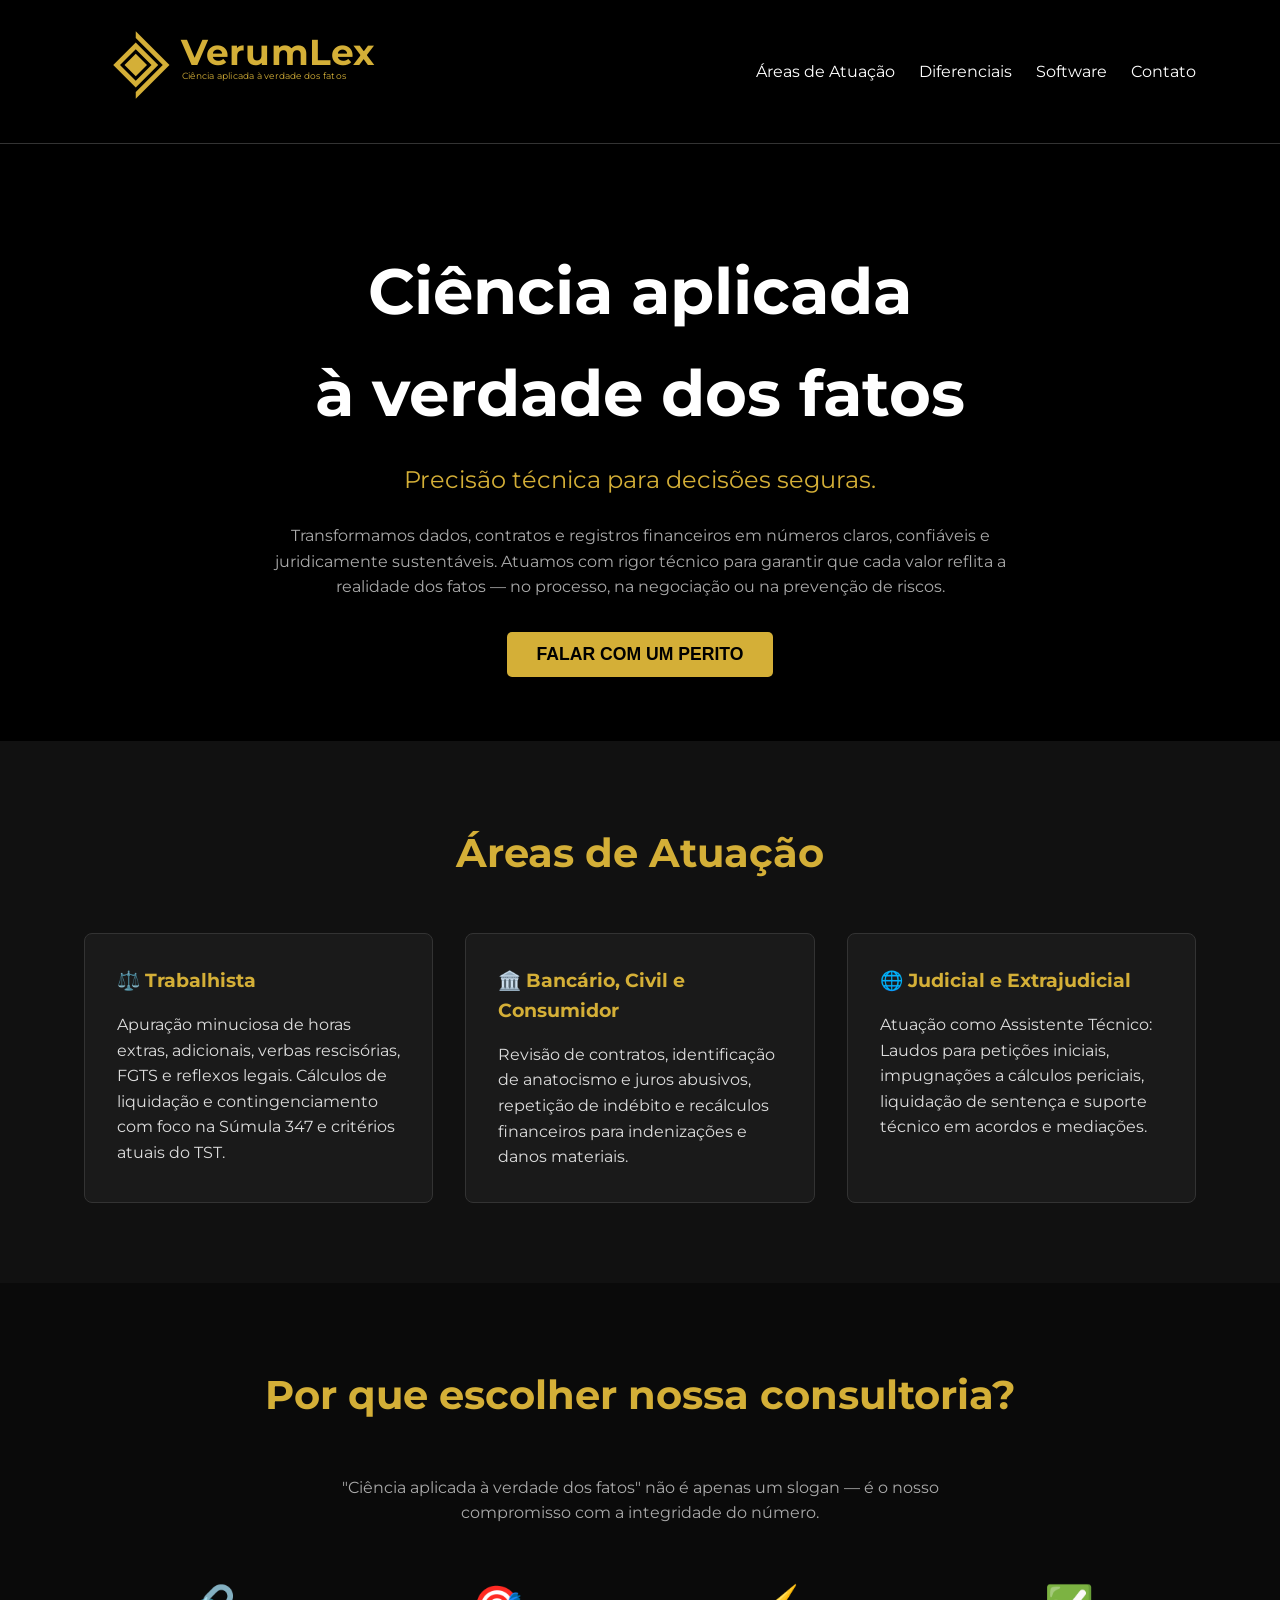
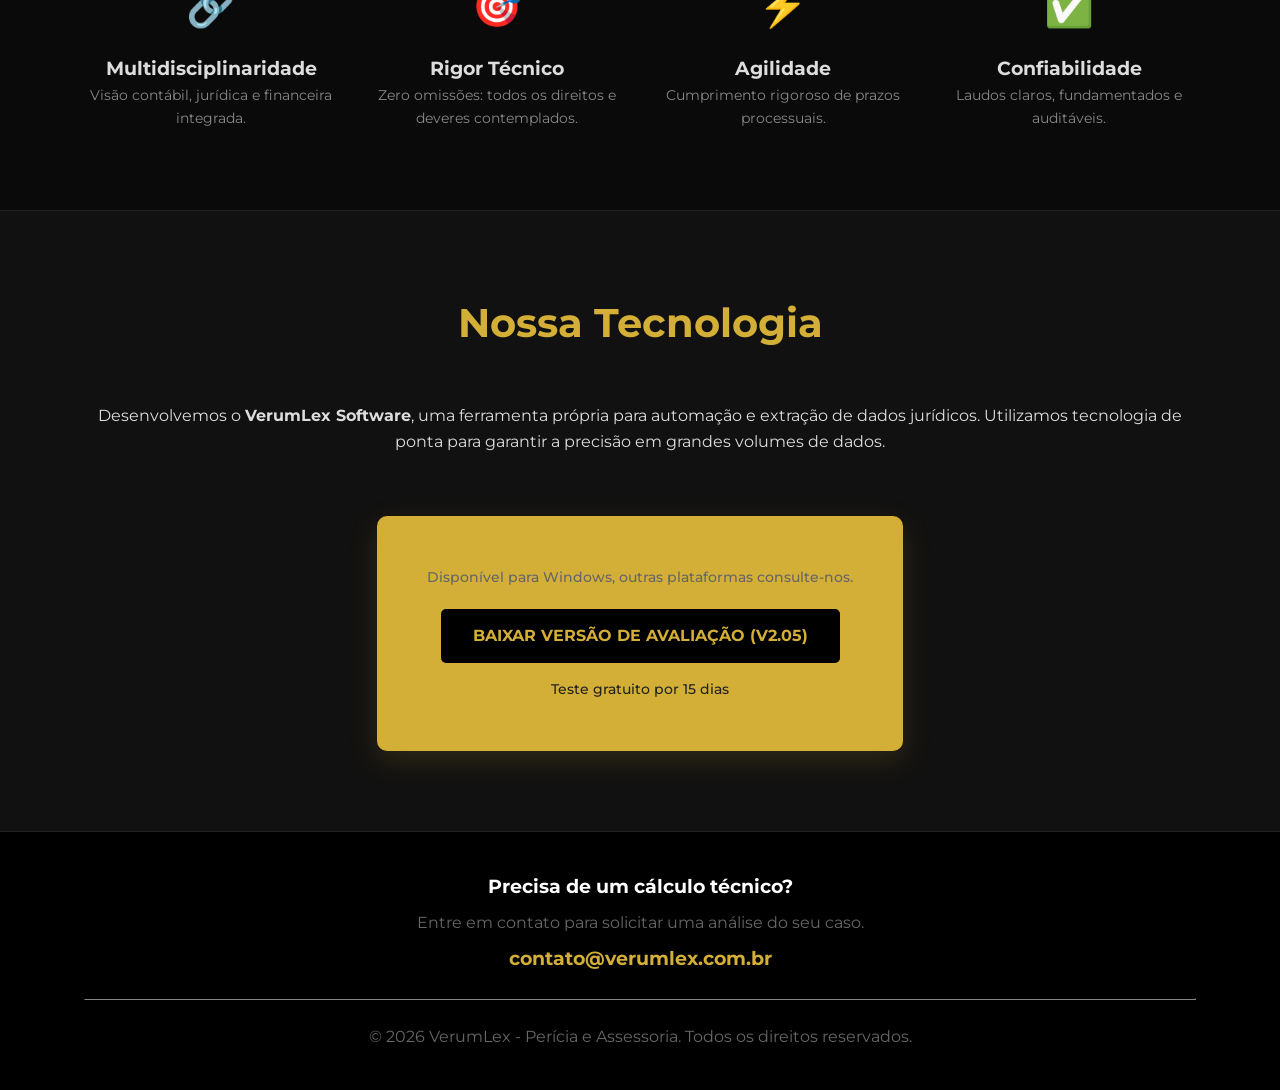
==== index.html @ 5f1d0fa0 "Site Update: 07/02/2026 19:16:19,24" ====
<!DOCTYPE html>
<html lang="pt-BR">
<head>
    <meta charset="UTF-8">
    <meta name="viewport" content="width=device-width, initial-scale=1.0">
    <title>VerumLex - Perícia e Assessoria</title>
    <link href="https://fonts.googleapis.com/css2?family=Montserrat:wght@400;500;700&family=Playfair+Display:wght@700&display=swap" rel="stylesheet">
    <link rel="stylesheet" href="assets/css/style.css?v=2.2">
    <!-- Ícone -->
    <link rel="icon" href="favicon.ico">
    <style>
        /* Ajustes inline rápidos para a nova estrutura (depois movemos para o CSS) */
        .btn-secondary {
            background-color: transparent;
            border: 2px solid #d4af37;
            color: #d4af37;
            margin-left: 10px;
        }
        .btn-secondary:hover {
            background-color: #d4af37;
            color: #000;
        }
        .services-grid {
            display: grid;
            grid-template-columns: repeat(auto-fit, minmax(300px, 1fr));
            gap: 2rem;
            margin-top: 3rem;
        }
        .service-card {
            background: #1a1a1a;
            padding: 2rem;
            border-radius: 8px;
            border: 1px solid #333;
            transition: transform 0.3s ease;
        }
        .service-card:hover {
            transform: translateY(-5px);
            border-color: #d4af37;
        }
        .service-card h3 {
            color: #d4af37;
            margin-bottom: 1rem;
        }
        .differentials {
            background-color: #0a0a0a;
            padding: 5rem 0;
        }
        .differential-grid {
            display: grid;
            grid-template-columns: repeat(auto-fit, minmax(250px, 1fr));
            gap: 2rem;
            margin-top: 3rem;
        }
        .differential-item {
            text-align: center;
        }
        .differential-icon {
            font-size: 2.5rem;
            margin-bottom: 1rem;
            display: block;
        }
        .software-section {
            background-color: #111;
            border-top: 1px solid #222;
        }
    </style>
    <!-- Font Awesome for Icons -->
    <link rel="stylesheet" href="https://cdnjs.cloudflare.com/ajax/libs/font-awesome/6.0.0/css/all.min.css">
    
    <!-- Modal Styles -->
    <style>
        .modal-overlay {
            display: none;
            position: fixed;
            top: 0;
            left: 0;
            width: 100%;
            height: 100%;
            background-color: rgba(0, 0, 0, 0.85);
            z-index: 2000;
            justify-content: center;
            align-items: center;
            opacity: 0;
            transition: opacity 0.3s ease;
        }

        .modal-overlay.active {
            display: flex;
            opacity: 1;
        }

        .modal-content {
            background-color: #111;
            padding: 2.5rem;
            border-radius: 8px;
            border: 1px solid #d4af37;
            width: 90%;
            max-width: 500px;
            position: relative;
            transform: translateY(-20px);
            transition: transform 0.3s ease;
            box-shadow: 0 0 20px rgba(212, 175, 55, 0.2);
        }

        .modal-overlay.active .modal-content {
            transform: translateY(0);
        }

        .close-modal {
            position: absolute;
            top: 15px;
            right: 15px;
            color: #fff;
            font-size: 1.5rem;
            cursor: pointer;
            transition: color 0.3s;
            background: none;
            border: none;
        }

        .close-modal:hover {
            color: #d4af37;
        }

        .form-group {
            margin-bottom: 1.5rem;
            text-align: left;
        }

        .form-group label {
            display: block;
            color: #d4af37;
            margin-bottom: 0.5rem;
            font-size: 0.9rem;
            font-weight: 500;
        }

        .form-group input,
        .form-group textarea {
            width: 100%;
            padding: 12px;
            background-color: #222;
            border: 1px solid #444;
            color: #fff;
            border-radius: 4px;
            font-family: inherit;
            transition: border-color 0.3s;
        }

        .form-group input:focus,
        .form-group textarea:focus {
            outline: none;
            border-color: #d4af37;
        }

        .form-title {
            color: #fff;
            font-size: 1.8rem;
            margin-bottom: 0.5rem;
            font-weight: 300;
        }

        .form-subtitle {
            color: #888;
            font-size: 0.9rem;
            margin-bottom: 2rem;
        }
    </style>
</head>
<body>

    <!-- Header / Navbar -->
    <header class="header">
        <div class="container">
            <div class="logo">
                <svg xmlns="http://www.w3.org/2000/svg" viewBox="0 0 1600 400" style="height: 90px; width: auto;">
                  <style>
                    .brand { fill: #d4af37; }
                    .name { 
                      fill: #d4af37; 
                      font-family: 'Montserrat', sans-serif; 
                      font-weight: 700; 
                      font-size: 160px;
                      letter-spacing: 1px;
                    }
                    .slogan { 
                      fill: #d4af37; 
                      font-family: 'Montserrat', sans-serif; 
                      font-weight: 400; 
                      font-size: 40px; /* Reduzido de 55 */
                      letter-spacing: 1px;
                    }
                  </style>
                
                  <!-- Símbolo Assimétrico Final -->
                  <g transform="translate(80,50)">
                    <!-- 1. Faixa Externa (APENAS DIREITA - "Para fora") -->
                    <!-- Cria o efeito de que o lado direito é maior/sobra -->
                    <path fill="#d4af37" d="M 150 0 L 300 150 L 150 300 L 150 270 L 270 150 L 150 30 Z" />

                    <!-- 2. Faixa Interna (COMPLETA - "Intercalando") -->
                    <!-- Diamante oco que existe nos dois lados -->
                    <path fill="#d4af37" fill-rule="evenodd" d="M 150 50 L 250 150 L 150 250 L 50 150 Z M 150 80 L 80 150 L 150 220 L 220 150 Z" />

                    <!-- 3. Miolo (Sólido) -->
                    <path fill="#d4af37" d="M 150 100 L 200 150 L 150 200 L 100 150 Z" />
                  </g>
                
                  <!-- Nome -->
                  <text x="430" y="200" class="name">VerumLex</text>
                
                  <!-- Slogan -->
                  <text x="435" y="260" class="slogan">Ciência aplicada à verdade dos fatos</text>
                </svg>
            </div>
            <nav class="nav">
                <a href="#services">Áreas de Atuação</a>
                <a href="#differentials">Diferenciais</a>
                <a href="#software">Software</a>
                <a href="#contact">Contato</a>
            </nav>
        </div>
    </header>

    <!-- Hero Section -->
    <section class="hero">
        <div class="container">
            <h1 class="hero-title">Ciência aplicada<br>à verdade dos fatos</h1>
            <p class="hero-subtitle">Precisão técnica para decisões seguras.</p>
            <p class="hero-text" style="max-width: 800px; margin: 0 auto 2rem auto;">
                Transformamos dados, contratos e registros financeiros em números claros, confiáveis e juridicamente sustentáveis. 
                Atuamos com rigor técnico para garantir que cada valor reflita a realidade dos fatos — no processo, na negociação ou na prevenção de riscos.
            </p>
            <div class="hero-buttons">
                <button onclick="openModal()" class="btn btn-primary" style="cursor: pointer; border: none; font-size: 1.1rem;">Falar com um Perito</button>
            </div>
        </div>
    </section>

    <!-- Services Section -->
    <section id="services" class="features">
        <div class="container">
            <h2 class="section-title">Áreas de Atuação</h2>
            <div class="services-grid">
                <!-- Trabalhista -->
                <div class="service-card">
                    <h3>⚖️ Trabalhista</h3>
                    <p>Apuração minuciosa de horas extras, adicionais, verbas rescisórias, FGTS e reflexos legais. Cálculos de liquidação e contingenciamento com foco na Súmula 347 e critérios atuais do TST.</p>
                </div>
                <!-- Bancário/Civil -->
                <div class="service-card">
                    <h3>🏛️ Bancário, Civil e Consumidor</h3>
                    <p>Revisão de contratos, identificação de anatocismo e juros abusivos, repetição de indébito e recálculos financeiros para indenizações e danos materiais.</p>
                </div>
                <!-- Judicial -->
                <div class="service-card">
                    <h3>🌐 Judicial e Extrajudicial</h3>
                    <p>Atuação como Assistente Técnico: Laudos para petições iniciais, impugnações a cálculos periciais, liquidação de sentença e suporte técnico em acordos e mediações.</p>
                </div>
            </div>
        </div>
    </section>

    <!-- Differentials Section -->
    <section id="differentials" class="differentials">
        <div class="container">
            <h2 class="section-title">Por que escolher nossa consultoria?</h2>
            <p style="text-align: center; color: #aaa; max-width: 700px; margin: 0 auto;">
                "Ciência aplicada à verdade dos fatos" não é apenas um slogan — é o nosso compromisso com a integridade do número.
            </p>
            <div class="differential-grid">
                <div class="differential-item">
                    <span class="differential-icon">🔗</span>
                    <h3>Multidisciplinaridade</h3>
                    <p style="font-size: 0.9rem; color: #888;">Visão contábil, jurídica e financeira integrada.</p>
                </div>
                <div class="differential-item">
                    <span class="differential-icon">🎯</span>
                    <h3>Rigor Técnico</h3>
                    <p style="font-size: 0.9rem; color: #888;">Zero omissões: todos os direitos e deveres contemplados.</p>
                </div>
                <div class="differential-item">
                    <span class="differential-icon">⚡</span>
                    <h3>Agilidade</h3>
                    <p style="font-size: 0.9rem; color: #888;">Cumprimento rigoroso de prazos processuais.</p>
                </div>
                <div class="differential-item">
                    <span class="differential-icon">✅</span>
                    <h3>Confiabilidade</h3>
                    <p style="font-size: 0.9rem; color: #888;">Laudos claros, fundamentados e auditáveis.</p>
                </div>
            </div>
        </div>
    </section>

    <!-- Software Section (Antiga Download) -->
    <section id="software" class="download software-section">
        <div class="container">
            <h2 class="section-title">Nossa Tecnologia</h2>
            <p style="margin-bottom: 2rem;">
                Desenvolvemos o <strong>VerumLex Software</strong>, uma ferramenta própria para automação e extração de dados jurídicos. 
                Utilizamos tecnologia de ponta para garantir a precisão em grandes volumes de dados.
            </p>
            <div class="download-box">
                <p class="version-info" style="font-size: 0.9rem; color: #666;">Disponível para Windows, outras plataformas consulte-nos.</p>
                <a href="update/VerumLex.exe" class="btn btn-gold" download>Baixar Versão de Avaliação (v2.05)</a>
                <p class="requirements">Teste gratuito por 15 dias</p>
            </div>
        </div>
    </section>

    <!-- Footer -->
    <footer id="contact" class="footer">
        <div class="container">
            <div style="margin-bottom: 1rem; text-align: center;">
                <h3 style="color: #fff; margin-bottom: 0.5rem;">Precisa de um cálculo técnico?</h3>
                <p style="margin-bottom: 0.5rem;">Entre em contato para solicitar uma análise do seu caso.</p>
                <a href="mailto:contato@verumlex.com.br" style="color: #d4af37; font-size: 1.2rem; text-decoration: none; font-weight: bold;">contato@verumlex.com.br</a>
            </div>
            <hr style="border-color: #333; margin: 1.5rem 0;">
            <p>&copy; 2026 VerumLex - Perícia e Assessoria. Todos os direitos reservados.</p>
        </div>
    </footer>

    <!-- Contact Modal -->
    <div id="contactModal" class="modal-overlay">
        <div class="modal-content">
            <button class="close-modal" onclick="closeModal()">&times;</button>
            <h2 class="form-title">Solicitar Análise</h2>
            <p class="form-subtitle">Preencha os dados abaixo. Nossa equipe técnica retornará o contato.</p>
            
            <form action="https://formsubmit.co/contato@verumlex.com.br" method="POST">
                <!-- Configurações ocultas do Formsubmit -->
                <input type="hidden" name="_subject" value="Nova Solicitação de Análise - Site VerumLex">
                <input type="hidden" name="_template" value="table">
                <input type="hidden" name="_captcha" value="false">
                <input type="hidden" name="_next" value="https://verumlex.com.br">

                <div class="form-group">
                    <label for="name">Nome Completo</label>
                    <input type="text" id="name" name="name" required placeholder="Seu nome">
                </div>

                <div class="form-group">
                    <label for="email">E-mail</label>
                    <input type="email" id="email" name="email" required placeholder="seu@email.com">
                </div>

                <div class="form-group">
                    <label for="phone">Telefone / WhatsApp</label>
                    <input type="tel" id="phone" name="phone" placeholder="(XX) 9XXXX-XXXX">
                </div>

                <div class="form-group">
                    <label for="message">Breve relato do caso</label>
                    <textarea id="message" name="message" rows="4" required placeholder="Descreva brevemente sua necessidade..."></textarea>
                </div>

                <button type="submit" class="btn btn-primary" style="width: 100%; border: none; cursor: pointer;">Enviar Solicitação</button>
            </form>
        </div>
    </div>

    <script>
        function openModal() {
            const modal = document.getElementById('contactModal');
            modal.style.display = 'flex'; // Garante display flex antes da opacidade
            // Pequeno delay para permitir a transição CSS
            setTimeout(() => {
                modal.classList.add('active');
            }, 10);
            document.body.style.overflow = 'hidden'; // Impede scroll da página de fundo
        }

        function closeModal() {
            const modal = document.getElementById('contactModal');
            modal.classList.remove('active');
            setTimeout(() => {
                modal.style.display = 'none';
            }, 300); // Espera a transição terminar
            document.body.style.overflow = 'auto'; // Libera scroll
        }

        // Fechar ao clicar fora
        document.getElementById('contactModal').addEventListener('click', function(e) {
            if (e.target === this) {
                closeModal();
            }
        });
    </script>

</body>
</html>
---- assets/css/style.css ----
/* Reset & Base */
* {
    margin: 0;
    padding: 0;
    box-sizing: border-box;
}

body {
    font-family: 'Montserrat', sans-serif;
    background-color: #000;
    color: #ddd;
    line-height: 1.6;
}

a {
    text-decoration: none;
    color: inherit;
    transition: 0.3s;
}

.container {
    width: 90%;
    max-width: 1200px;
    margin: 0 auto;
    padding: 0 20px;
}

/* Typography */
h1, h2, h3 {
    font-family: 'Biennale', 'Montserrat', sans-serif; /* Fallback to Montserrat if Biennale not loaded */
    font-weight: 700;
}

.section-title {
    font-size: 2.5rem;
    color: #d4af37; /* Gold */
    text-align: center;
    margin-bottom: 3rem;
}

/* Buttons */
.btn {
    display: inline-block;
    padding: 12px 30px;
    border-radius: 5px;
    font-weight: bold;
    text-transform: uppercase;
    cursor: pointer;
}

.btn-primary {
    background-color: #d4af37;
    color: #000;
}

.btn-primary:hover {
    background-color: #b38f28;
}

.btn-gold {
    background-color: transparent;
    border: 2px solid #d4af37;
    color: #d4af37;
}

.btn-gold:hover {
    background-color: #d4af37;
    color: #fff;
}

/* Header */
.header {
    background-color: #000;
    padding: 20px 0;
    position: sticky;
    top: 0;
    z-index: 1000;
    border-bottom: 1px solid #333;
}

.header .container {
    display: flex;
    justify-content: space-between;
    align-items: center;
}

.logo {
    font-size: 1.8rem;
    font-weight: 700;
    color: #d4af37;
}

.nav a {
    margin-left: 20px;
    font-size: 1rem;
    color: #fff;
}

.nav a:hover {
    color: #d4af37;
}

/* Hero */
.hero {
    padding: 6rem 0 4rem 0; /* Reduced top/bottom padding instead of fixed height */
    display: flex;
    align-items: center;
    justify-content: center;
    text-align: center;
    background: #000;
    /* Dark theme restored */
}

.hero-title {
    font-size: 4rem;
    margin-bottom: 1rem;
    color: #fff;
}

.hero-subtitle {
    font-size: 1.5rem;
    color: #d4af37;
    margin-bottom: 1.5rem;
}

.hero-text {
    max-width: 600px;
    margin: 0 auto 2rem;
    color: #aaa;
}

/* Features */
.features {
    padding: 80px 0;
    background-color: #111;
}

.feature-grid {
    display: grid;
    grid-template-columns: repeat(auto-fit, minmax(300px, 1fr));
    gap: 30px;
}

.feature-card {
    background: #1a1a1a;
    padding: 40px;
    border-radius: 8px;
    box-shadow: 0 4px 15px rgba(0,0,0,0.3);
    border: 1px solid #333;
    text-align: center;
    transition: transform 0.3s;
}

.feature-card:hover {
    transform: translateY(-5px);
    border-color: #d4af37;
}

.feature-card h3 {
    margin-bottom: 15px;
    color: #fff;
}

/* Download */
.download {
    padding: 80px 0;
    text-align: center;
    background-color: #000;
}

.download-box {
    background: #d4af37; /* Inverted: Gold Background */
    color: #000;         /* Inverted: Black Text */
    padding: 50px;       /* Adjusted Spacing */
    border-radius: 10px;
    display: inline-block;
    margin-top: 30px;
    border: none;
    box-shadow: 0 10px 30px rgba(212, 175, 55, 0.15);
}

.download-box .version-info {
    margin-bottom: 20px;
    font-size: 1.1rem;
    color: #222; /* Dark text for contrast */
    font-weight: 500;
}

.download-box .requirements {
    margin-top: 15px;
    font-size: 0.9rem;
    color: #222; /* Dark text for contrast */
    font-weight: 500;
}

/* Specific override for button inside inverted box */
.download-box .btn-gold {
    background-color: #000;
    border: 2px solid #000;
    color: #d4af37;
}

.download-box .btn-gold:hover {
    background-color: #222;
    border-color: #222;
    color: #fff;
}

/* Footer */
.footer {
    background-color: #000;
    padding: 40px 0;
    text-align: center;
    color: #666;
    border-top: 1px solid #222;
}
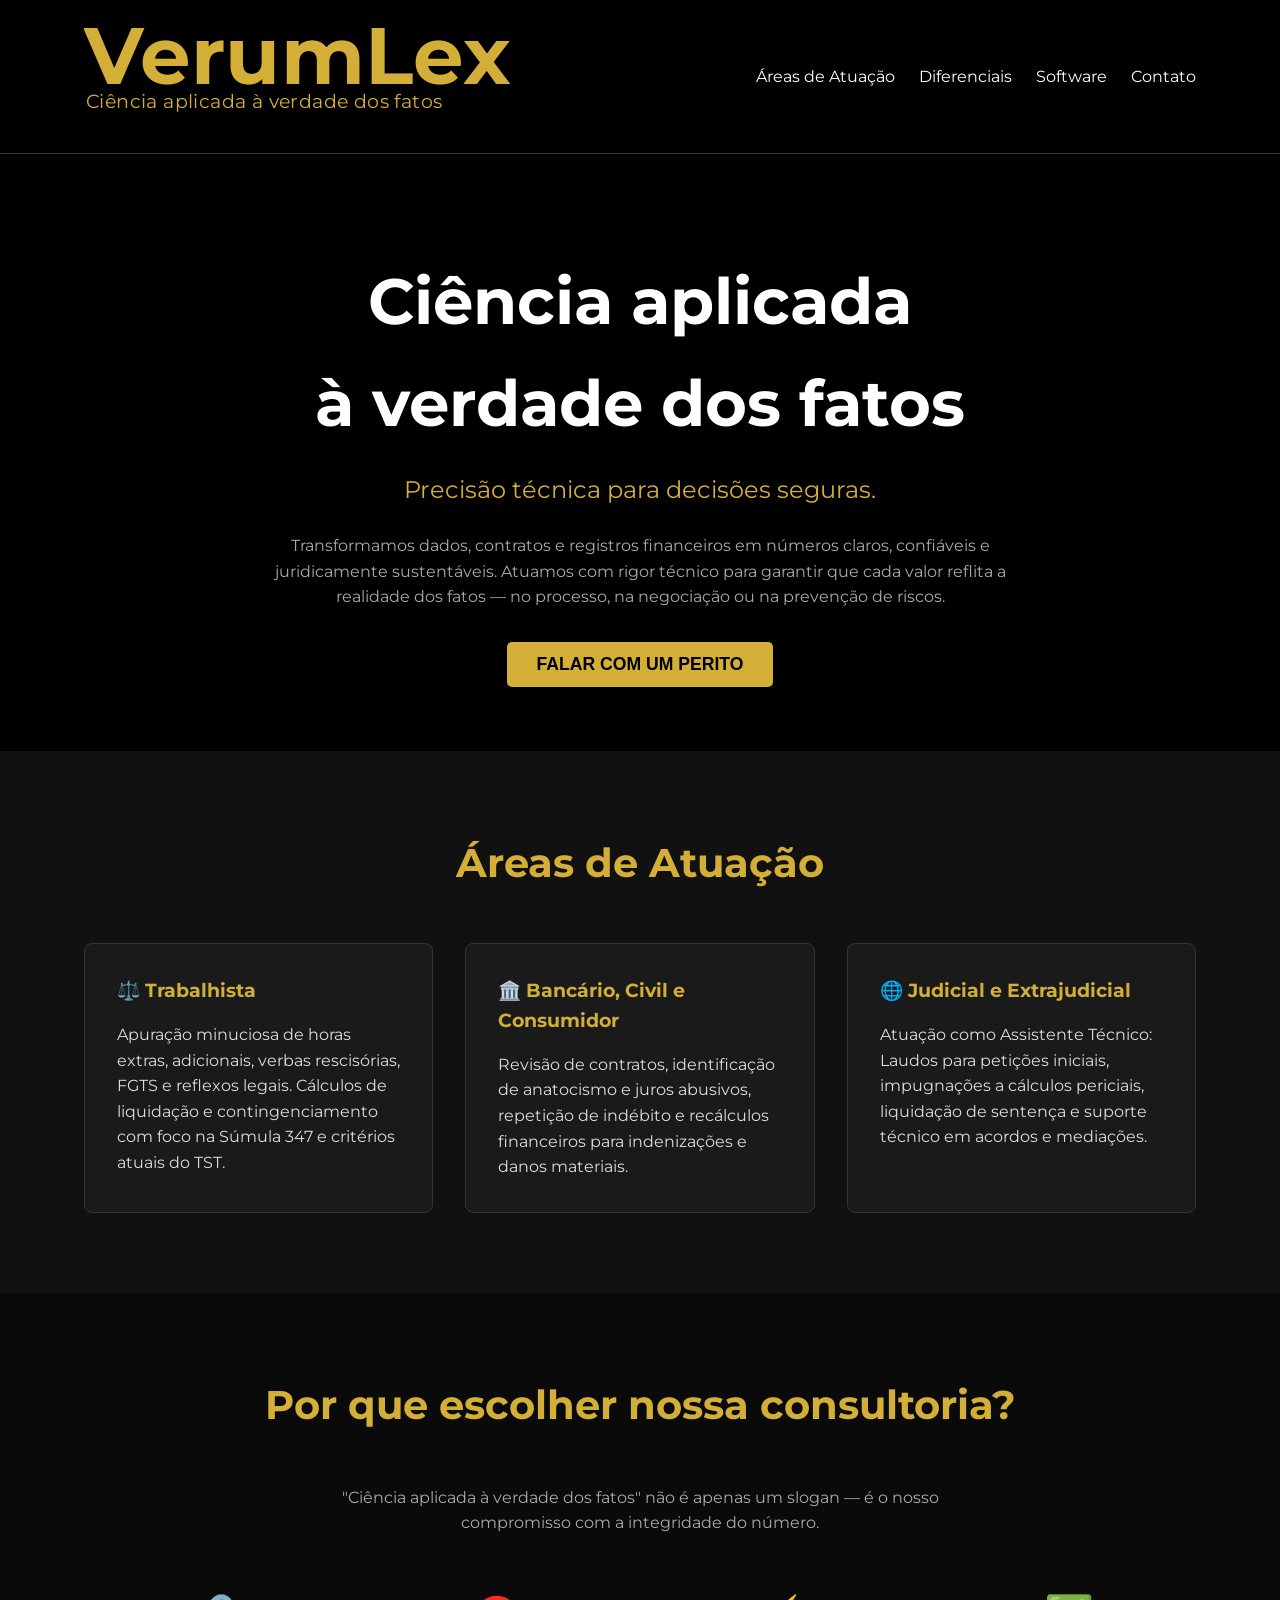
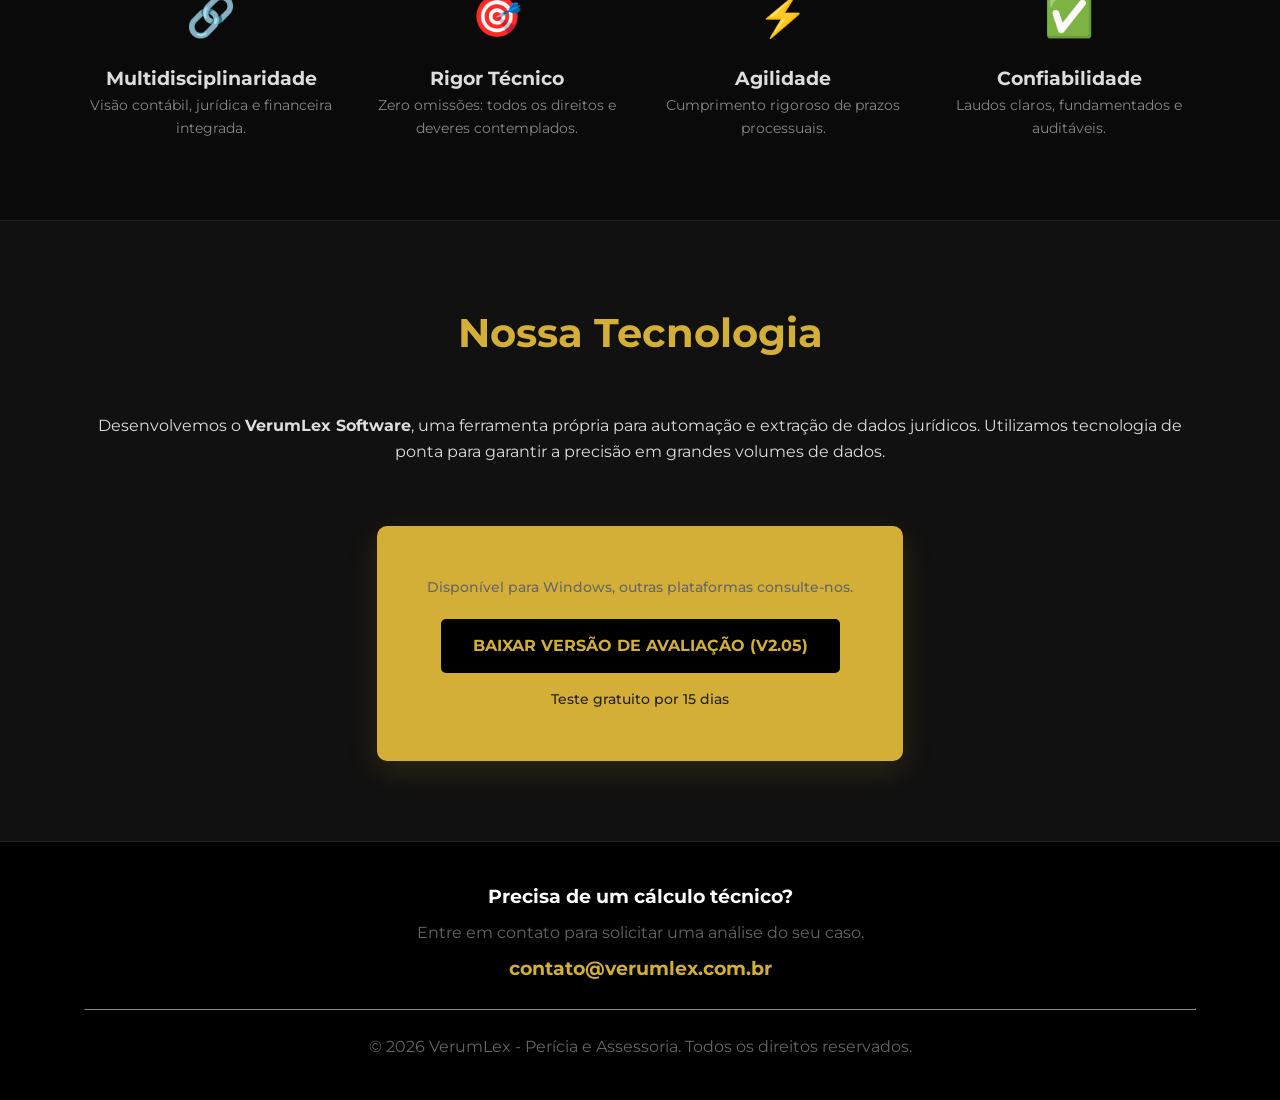
==== commit 7c954285: "Update header: Remove logo symbol, increase text size" ====
--- a/index.html
+++ b/index.html
@@ -173,51 +173,37 @@
     <header class="header">
         <div class="container">
             <div class="logo">
-                <svg xmlns="http://www.w3.org/2000/svg" viewBox="0 0 1600 400" style="height: 90px; width: auto;">
+                <svg xmlns="http://www.w3.org/2000/svg" viewBox="0 60 1200 250" style="height: 100px; width: auto;">
                   <style>
                     .brand { fill: #d4af37; }
                     .name { 
                       fill: #d4af37; 
                       font-family: 'Montserrat', sans-serif; 
                       font-weight: 700; 
-                      font-size: 160px;
+                      font-size: 200px;
                       letter-spacing: 1px;
                     }
                     .slogan { 
                       fill: #d4af37; 
                       font-family: 'Montserrat', sans-serif; 
                       font-weight: 400; 
-                      font-size: 40px; /* Reduzido de 55 */
+                      font-size: 48px; 
                       letter-spacing: 1px;
                     }
                   </style>
                 
-                  <!-- Símbolo Assimétrico Final -->
-                  <g transform="translate(80,50)">
-                    <!-- 1. Faixa Externa (APENAS DIREITA - "Para fora") -->
-                    <!-- Cria o efeito de que o lado direito é maior/sobra -->
-                    <path fill="#d4af37" d="M 150 0 L 300 150 L 150 300 L 150 270 L 270 150 L 150 30 Z" />
-
-                    <!-- 2. Faixa Interna (COMPLETA - "Intercalando") -->
-                    <!-- Diamante oco que existe nos dois lados -->
-                    <path fill="#d4af37" fill-rule="evenodd" d="M 150 50 L 250 150 L 150 250 L 50 150 Z M 150 80 L 80 150 L 150 220 L 220 150 Z" />
-
-                    <!-- 3. Miolo (Sólido) -->
-                    <path fill="#d4af37" d="M 150 100 L 200 150 L 150 200 L 100 150 Z" />
-                  </g>
-                
                   <!-- Nome -->
-                  <text x="430" y="200" class="name">VerumLex</text>
+                  <text x="0" y="220" class="name">VerumLex</text>
                 
                   <!-- Slogan -->
-                  <text x="435" y="260" class="slogan">Ciência aplicada à verdade dos fatos</text>
+                  <text x="5" y="280" class="slogan">Ciência aplicada à verdade dos fatos</text>
                 </svg>
             </div>
             <nav class="nav">
                 <a href="#services">Áreas de Atuação</a>
                 <a href="#differentials">Diferenciais</a>
                 <a href="#software">Software</a>
-                <a href="#contact">Contato</a>
+                <a href="#" onclick="openModal(); return false;">Contato</a>
             </nav>
         </div>
     </header>
@@ -352,7 +338,7 @@
                 </div>
 
                 <div class="form-group">
-                    <label for="message">Breve relato do caso</label>
+                    <label for="message">Como podemos ajudar?</label>
                     <textarea id="message" name="message" rows="4" required placeholder="Descreva brevemente sua necessidade..."></textarea>
                 </div>
 
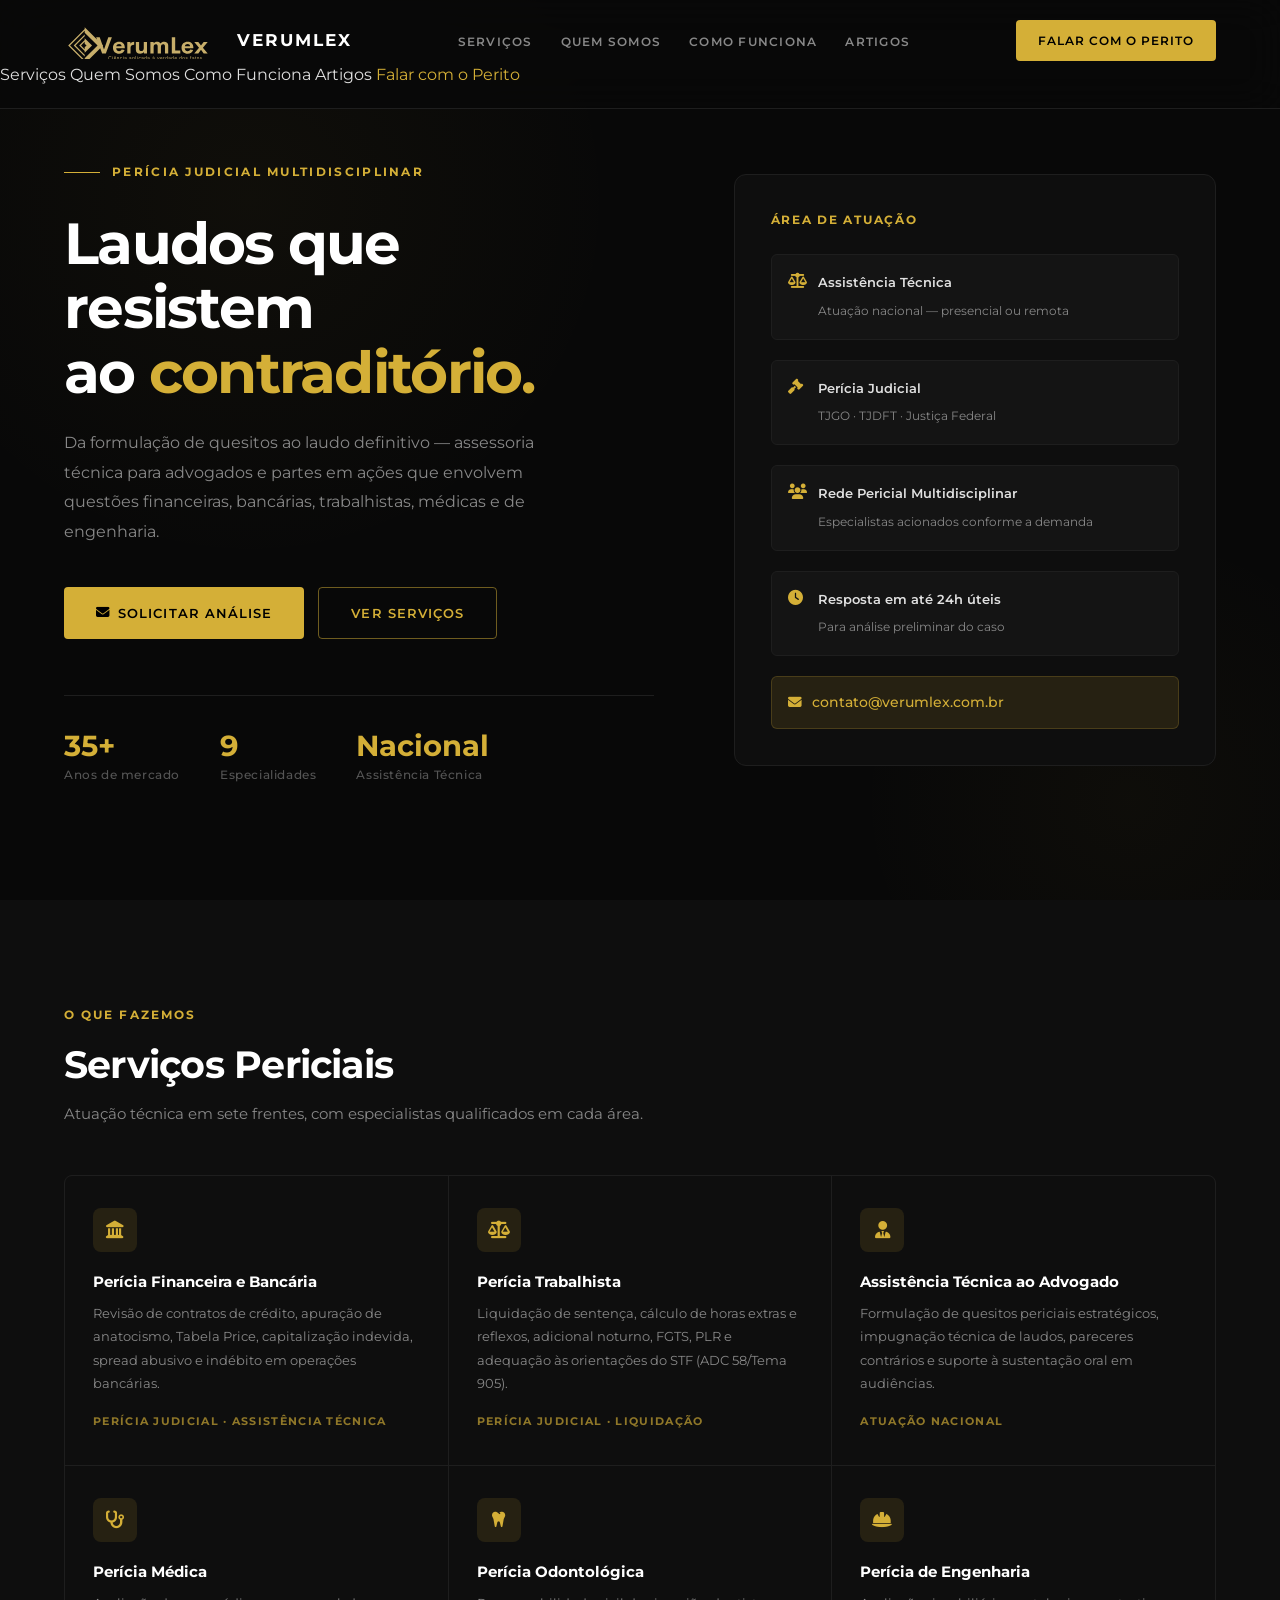
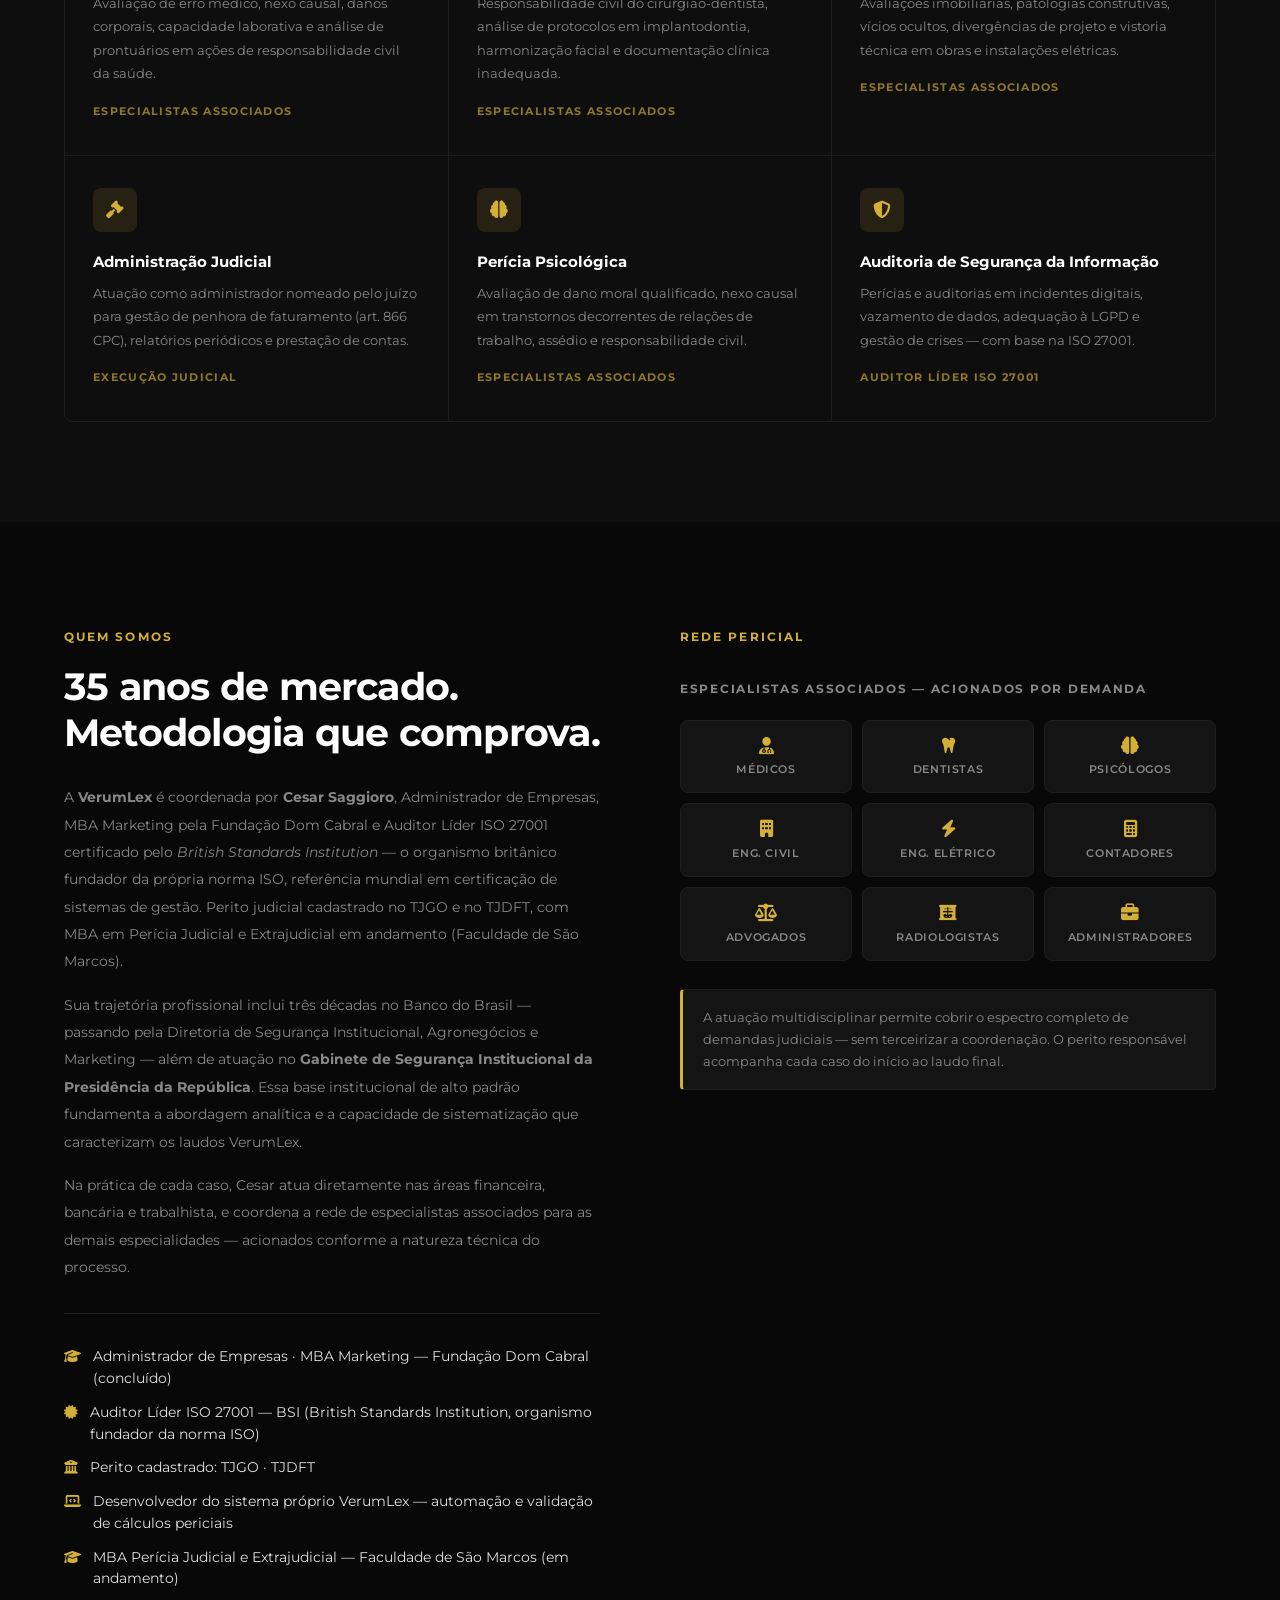
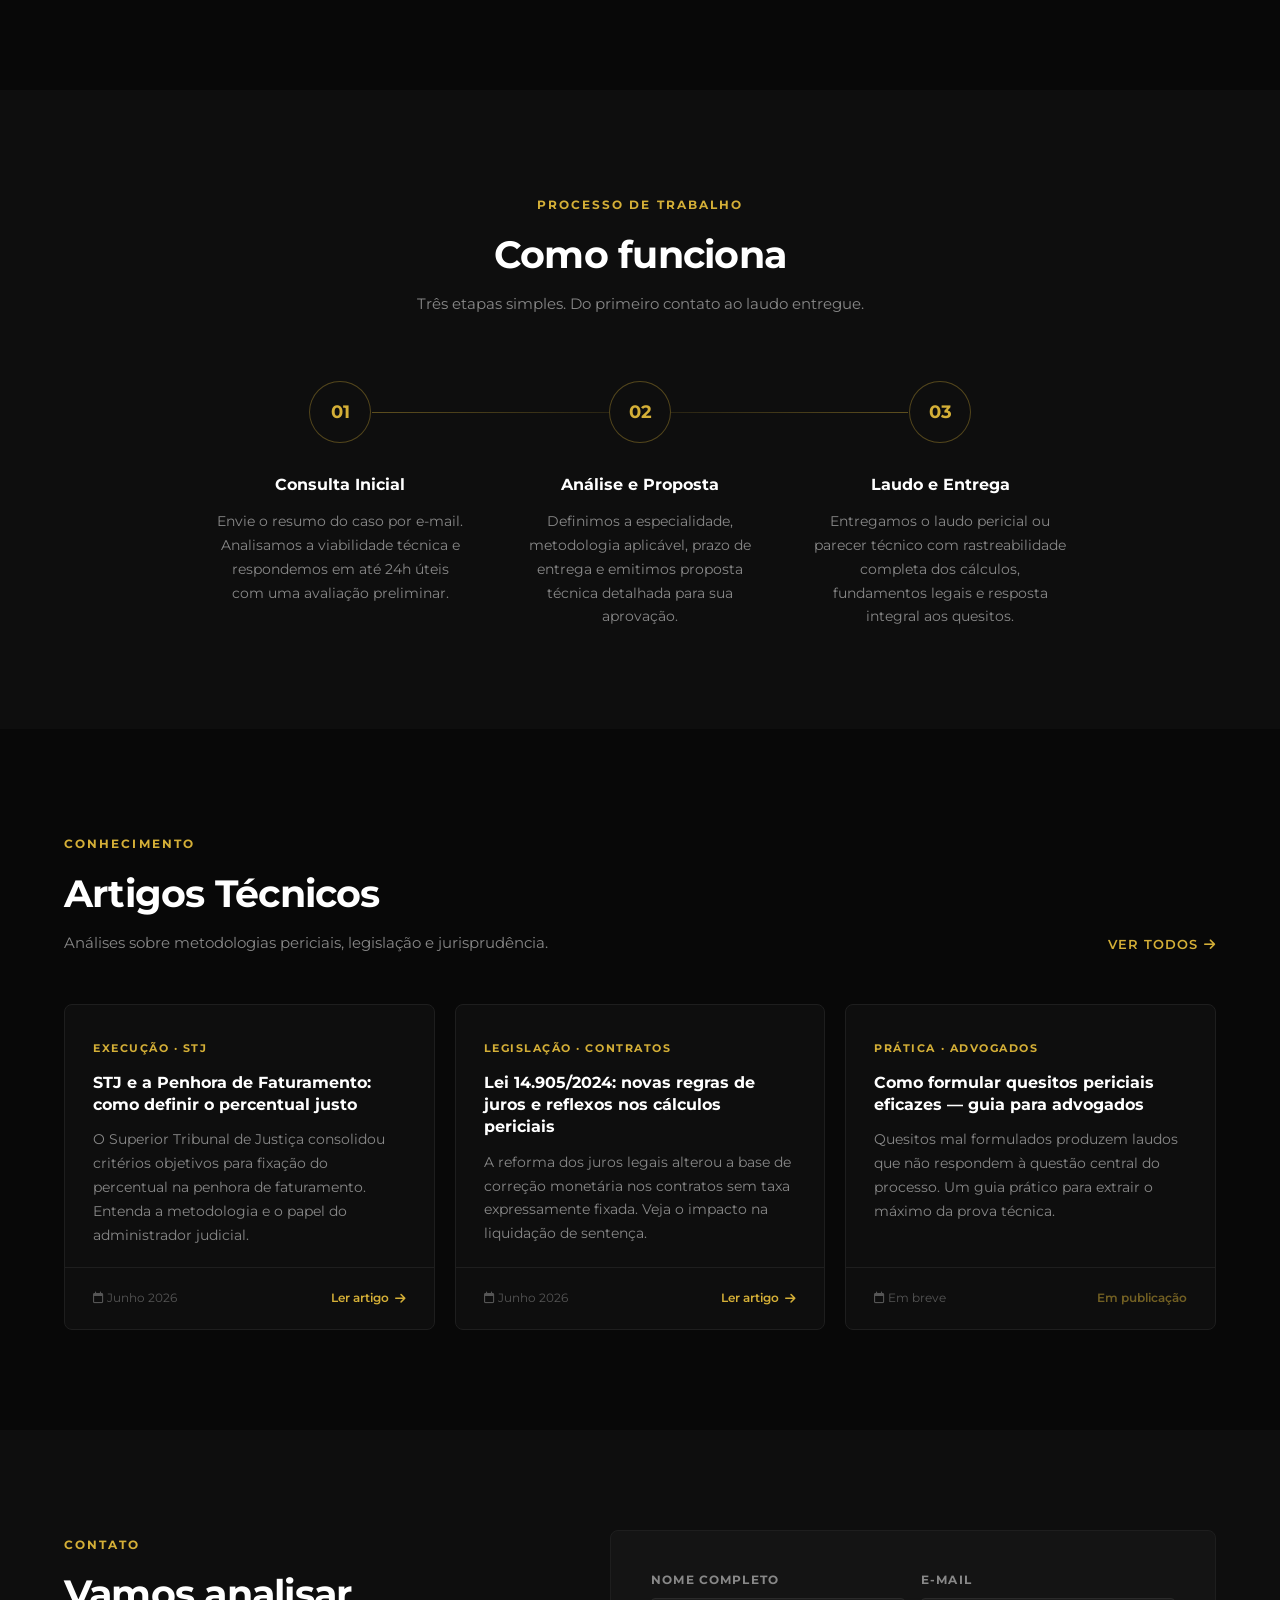
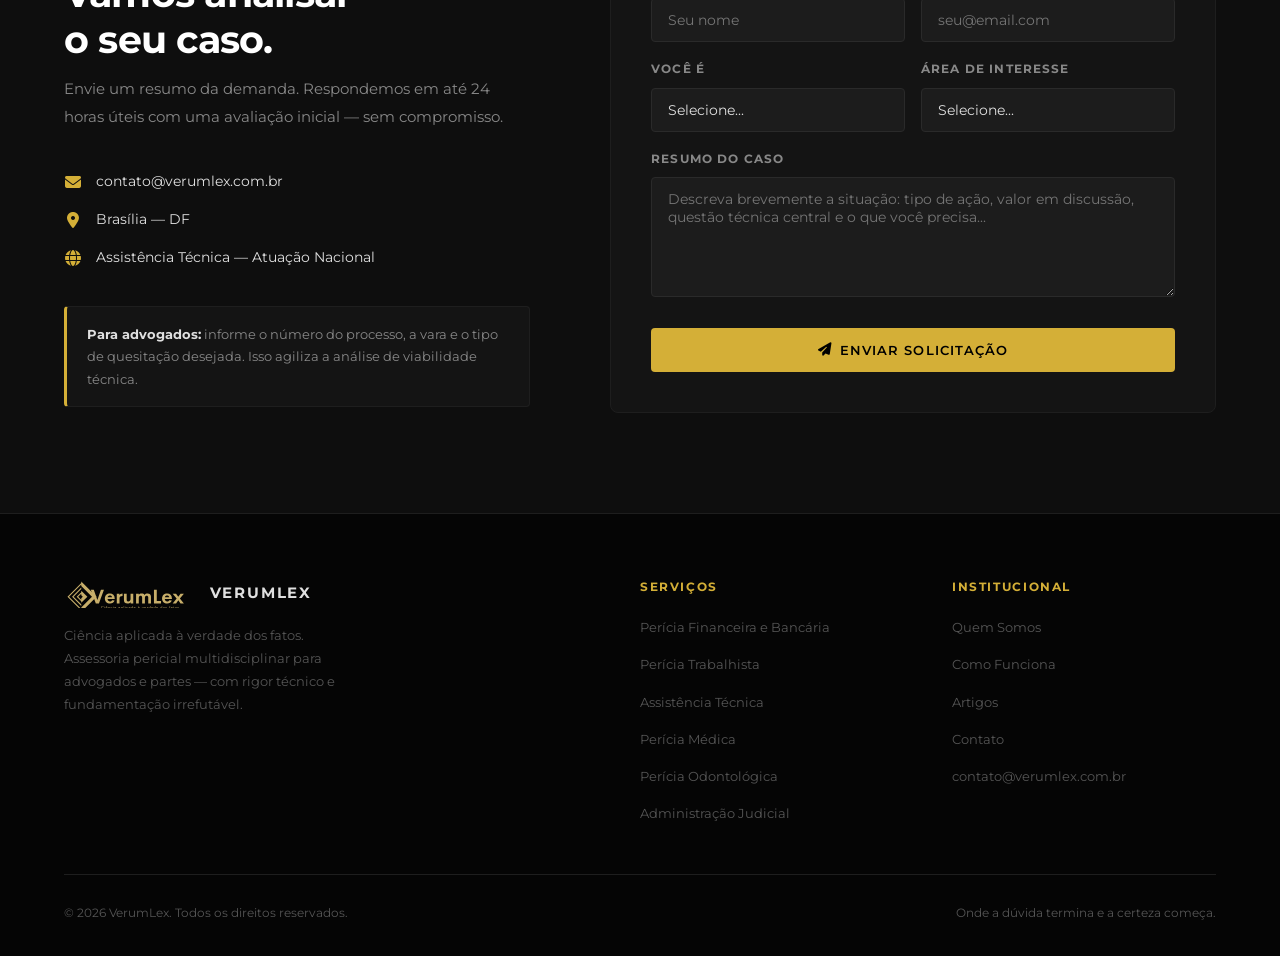
==== commit 54c2287c: "Site VerumLex v3.0 — reconstrução comercial - Landing page completa: hero, 9 serviços, quem somos, c" ====
--- a/index.html
+++ b/index.html
@@ -1,379 +1,563 @@
 <!DOCTYPE html>
 <html lang="pt-BR">
 <head>
-    <meta charset="UTF-8">
-    <meta name="viewport" content="width=device-width, initial-scale=1.0">
-    <title>VerumLex - Perícia e Assessoria</title>
-    <link href="https://fonts.googleapis.com/css2?family=Montserrat:wght@400;500;700&family=Playfair+Display:wght@700&display=swap" rel="stylesheet">
-    <link rel="stylesheet" href="assets/css/style.css?v=2.2">
-    <!-- Ícone -->
-    <link rel="icon" href="favicon.ico">
-    <style>
-        /* Ajustes inline rápidos para a nova estrutura (depois movemos para o CSS) */
-        .btn-secondary {
-            background-color: transparent;
-            border: 2px solid #d4af37;
-            color: #d4af37;
-            margin-left: 10px;
-        }
-        .btn-secondary:hover {
-            background-color: #d4af37;
-            color: #000;
-        }
-        .services-grid {
-            display: grid;
-            grid-template-columns: repeat(auto-fit, minmax(300px, 1fr));
-            gap: 2rem;
-            margin-top: 3rem;
-        }
-        .service-card {
-            background: #1a1a1a;
-            padding: 2rem;
-            border-radius: 8px;
-            border: 1px solid #333;
-            transition: transform 0.3s ease;
-        }
-        .service-card:hover {
-            transform: translateY(-5px);
-            border-color: #d4af37;
-        }
-        .service-card h3 {
-            color: #d4af37;
-            margin-bottom: 1rem;
-        }
-        .differentials {
-            background-color: #0a0a0a;
-            padding: 5rem 0;
-        }
-        .differential-grid {
-            display: grid;
-            grid-template-columns: repeat(auto-fit, minmax(250px, 1fr));
-            gap: 2rem;
-            margin-top: 3rem;
-        }
-        .differential-item {
-            text-align: center;
-        }
-        .differential-icon {
-            font-size: 2.5rem;
-            margin-bottom: 1rem;
-            display: block;
-        }
-        .software-section {
-            background-color: #111;
-            border-top: 1px solid #222;
-        }
-    </style>
-    <!-- Font Awesome for Icons -->
-    <link rel="stylesheet" href="https://cdnjs.cloudflare.com/ajax/libs/font-awesome/6.0.0/css/all.min.css">
-    
-    <!-- Modal Styles -->
-    <style>
-        .modal-overlay {
-            display: none;
-            position: fixed;
-            top: 0;
-            left: 0;
-            width: 100%;
-            height: 100%;
-            background-color: rgba(0, 0, 0, 0.85);
-            z-index: 2000;
-            justify-content: center;
-            align-items: center;
-            opacity: 0;
-            transition: opacity 0.3s ease;
-        }
-
-        .modal-overlay.active {
-            display: flex;
-            opacity: 1;
-        }
-
-        .modal-content {
-            background-color: #111;
-            padding: 2.5rem;
-            border-radius: 8px;
-            border: 1px solid #d4af37;
-            width: 90%;
-            max-width: 500px;
-            position: relative;
-            transform: translateY(-20px);
-            transition: transform 0.3s ease;
-            box-shadow: 0 0 20px rgba(212, 175, 55, 0.2);
-        }
-
-        .modal-overlay.active .modal-content {
-            transform: translateY(0);
-        }
-
-        .close-modal {
-            position: absolute;
-            top: 15px;
-            right: 15px;
-            color: #fff;
-            font-size: 1.5rem;
-            cursor: pointer;
-            transition: color 0.3s;
-            background: none;
-            border: none;
-        }
-
-        .close-modal:hover {
-            color: #d4af37;
-        }
-
-        .form-group {
-            margin-bottom: 1.5rem;
-            text-align: left;
-        }
-
-        .form-group label {
-            display: block;
-            color: #d4af37;
-            margin-bottom: 0.5rem;
-            font-size: 0.9rem;
-            font-weight: 500;
-        }
-
-        .form-group input,
-        .form-group textarea {
-            width: 100%;
-            padding: 12px;
-            background-color: #222;
-            border: 1px solid #444;
-            color: #fff;
-            border-radius: 4px;
-            font-family: inherit;
-            transition: border-color 0.3s;
-        }
-
-        .form-group input:focus,
-        .form-group textarea:focus {
-            outline: none;
-            border-color: #d4af37;
-        }
-
-        .form-title {
-            color: #fff;
-            font-size: 1.8rem;
-            margin-bottom: 0.5rem;
-            font-weight: 300;
-        }
-
-        .form-subtitle {
-            color: #888;
-            font-size: 0.9rem;
-            margin-bottom: 2rem;
-        }
-    </style>
+  <meta charset="UTF-8">
+  <meta name="viewport" content="width=device-width, initial-scale=1.0">
+  <title>VerumLex — Perícia Judicial Multidisciplinar</title>
+  <meta name="description" content="Assessoria pericial multidisciplinar para advogados e partes. Perícia financeira, bancária, trabalhista, médica, odontológica e de engenharia. Atuação nacional.">
+  <meta name="keywords" content="perito judicial, assistência técnica, perícia bancária, perícia trabalhista, perícia médica, perícia odontológica, cálculos judiciais, liquidação de sentença, VerumLex, Brasília">
+  <meta name="author" content="VerumLex">
+  <meta name="robots" content="index, follow">
+  <!-- Open Graph -->
+  <meta property="og:title" content="VerumLex — Perícia Judicial Multidisciplinar">
+  <meta property="og:description" content="Laudos que resistem ao contraditório. Assistência técnica e perícia judicial para advogados e partes, com atuação nacional.">
+  <meta property="og:type" content="website">
+  <meta property="og:url" content="https://verumlex.com.br">
+  <!-- Fonts -->
+  <link rel="preconnect" href="https://fonts.googleapis.com">
+  <link rel="preconnect" href="https://fonts.gstatic.com" crossorigin>
+  <link href="https://fonts.googleapis.com/css2?family=Montserrat:wght@300;400;500;600;700&display=swap" rel="stylesheet">
+  <!-- Icons -->
+  <link rel="stylesheet" href="https://cdnjs.cloudflare.com/ajax/libs/font-awesome/6.5.0/css/all.min.css">
+  <!-- CSS -->
+  <link rel="stylesheet" href="assets/css/style.css?v=3.0">
+  <!-- Favicon -->
+  <link rel="icon" href="data:image/svg+xml,<svg xmlns='http://www.w3.org/2000/svg' viewBox='0 0 100 100'><text y='.9em' font-size='90'>⚖</text></svg>">
 </head>
 <body>
 
-    <!-- Header / Navbar -->
-    <header class="header">
-        <div class="container">
-            <div class="logo">
-                <svg xmlns="http://www.w3.org/2000/svg" viewBox="0 60 1200 250" style="height: 100px; width: auto;">
-                  <style>
-                    .brand { fill: #d4af37; }
-                    .name { 
-                      fill: #d4af37; 
-                      font-family: 'Montserrat', sans-serif; 
-                      font-weight: 700; 
-                      font-size: 200px;
-                      letter-spacing: 1px;
-                    }
-                    .slogan { 
-                      fill: #d4af37; 
-                      font-family: 'Montserrat', sans-serif; 
-                      font-weight: 400; 
-                      font-size: 48px; 
-                      letter-spacing: 1px;
-                    }
-                  </style>
-                
-                  <!-- Nome -->
-                  <text x="0" y="220" class="name">VerumLex</text>
-                
-                  <!-- Slogan -->
-                  <text x="5" y="280" class="slogan">Ciência aplicada à verdade dos fatos</text>
-                </svg>
-            </div>
-            <nav class="nav">
-                <a href="#services">Áreas de Atuação</a>
-                <a href="#differentials">Diferenciais</a>
-                <a href="#software">Software</a>
-                <a href="#" onclick="openModal(); return false;">Contato</a>
-            </nav>
-        </div>
-    </header>
-
-    <!-- Hero Section -->
-    <section class="hero">
-        <div class="container">
-            <h1 class="hero-title">Ciência aplicada<br>à verdade dos fatos</h1>
-            <p class="hero-subtitle">Precisão técnica para decisões seguras.</p>
-            <p class="hero-text" style="max-width: 800px; margin: 0 auto 2rem auto;">
-                Transformamos dados, contratos e registros financeiros em números claros, confiáveis e juridicamente sustentáveis. 
-                Atuamos com rigor técnico para garantir que cada valor reflita a realidade dos fatos — no processo, na negociação ou na prevenção de riscos.
-            </p>
-            <div class="hero-buttons">
-                <button onclick="openModal()" class="btn btn-primary" style="cursor: pointer; border: none; font-size: 1.1rem;">Falar com um Perito</button>
-            </div>
-        </div>
-    </section>
-
-    <!-- Services Section -->
-    <section id="services" class="features">
-        <div class="container">
-            <h2 class="section-title">Áreas de Atuação</h2>
-            <div class="services-grid">
-                <!-- Trabalhista -->
-                <div class="service-card">
-                    <h3>⚖️ Trabalhista</h3>
-                    <p>Apuração minuciosa de horas extras, adicionais, verbas rescisórias, FGTS e reflexos legais. Cálculos de liquidação e contingenciamento com foco na Súmula 347 e critérios atuais do TST.</p>
-                </div>
-                <!-- Bancário/Civil -->
-                <div class="service-card">
-                    <h3>🏛️ Bancário, Civil e Consumidor</h3>
-                    <p>Revisão de contratos, identificação de anatocismo e juros abusivos, repetição de indébito e recálculos financeiros para indenizações e danos materiais.</p>
-                </div>
-                <!-- Judicial -->
-                <div class="service-card">
-                    <h3>🌐 Judicial e Extrajudicial</h3>
-                    <p>Atuação como Assistente Técnico: Laudos para petições iniciais, impugnações a cálculos periciais, liquidação de sentença e suporte técnico em acordos e mediações.</p>
-                </div>
-            </div>
-        </div>
-    </section>
-
-    <!-- Differentials Section -->
-    <section id="differentials" class="differentials">
-        <div class="container">
-            <h2 class="section-title">Por que escolher nossa consultoria?</h2>
-            <p style="text-align: center; color: #aaa; max-width: 700px; margin: 0 auto;">
-                "Ciência aplicada à verdade dos fatos" não é apenas um slogan — é o nosso compromisso com a integridade do número.
-            </p>
-            <div class="differential-grid">
-                <div class="differential-item">
-                    <span class="differential-icon">🔗</span>
-                    <h3>Multidisciplinaridade</h3>
-                    <p style="font-size: 0.9rem; color: #888;">Visão contábil, jurídica e financeira integrada.</p>
-                </div>
-                <div class="differential-item">
-                    <span class="differential-icon">🎯</span>
-                    <h3>Rigor Técnico</h3>
-                    <p style="font-size: 0.9rem; color: #888;">Zero omissões: todos os direitos e deveres contemplados.</p>
-                </div>
-                <div class="differential-item">
-                    <span class="differential-icon">⚡</span>
-                    <h3>Agilidade</h3>
-                    <p style="font-size: 0.9rem; color: #888;">Cumprimento rigoroso de prazos processuais.</p>
-                </div>
-                <div class="differential-item">
-                    <span class="differential-icon">✅</span>
-                    <h3>Confiabilidade</h3>
-                    <p style="font-size: 0.9rem; color: #888;">Laudos claros, fundamentados e auditáveis.</p>
-                </div>
-            </div>
-        </div>
-    </section>
-
-    <!-- Software Section (Antiga Download) -->
-    <section id="software" class="download software-section">
-        <div class="container">
-            <h2 class="section-title">Nossa Tecnologia</h2>
-            <p style="margin-bottom: 2rem;">
-                Desenvolvemos o <strong>VerumLex Software</strong>, uma ferramenta própria para automação e extração de dados jurídicos. 
-                Utilizamos tecnologia de ponta para garantir a precisão em grandes volumes de dados.
-            </p>
-            <div class="download-box">
-                <p class="version-info" style="font-size: 0.9rem; color: #666;">Disponível para Windows, outras plataformas consulte-nos.</p>
-                <a href="update/VerumLex.exe" class="btn btn-gold" download>Baixar Versão de Avaliação (v2.05)</a>
-                <p class="requirements">Teste gratuito por 15 dias</p>
-            </div>
-        </div>
-    </section>
-
-    <!-- Footer -->
-    <footer id="contact" class="footer">
-        <div class="container">
-            <div style="margin-bottom: 1rem; text-align: center;">
-                <h3 style="color: #fff; margin-bottom: 0.5rem;">Precisa de um cálculo técnico?</h3>
-                <p style="margin-bottom: 0.5rem;">Entre em contato para solicitar uma análise do seu caso.</p>
-                <a href="mailto:contato@verumlex.com.br" style="color: #d4af37; font-size: 1.2rem; text-decoration: none; font-weight: bold;">contato@verumlex.com.br</a>
-            </div>
-            <hr style="border-color: #333; margin: 1.5rem 0;">
-            <p>&copy; 2026 VerumLex - Perícia e Assessoria. Todos os direitos reservados.</p>
-        </div>
-    </footer>
-
-    <!-- Contact Modal -->
-    <div id="contactModal" class="modal-overlay">
-        <div class="modal-content">
-            <button class="close-modal" onclick="closeModal()">&times;</button>
-            <h2 class="form-title">Solicitar Análise</h2>
-            <p class="form-subtitle">Preencha os dados abaixo. Nossa equipe técnica retornará o contato.</p>
-            
-            <form action="https://formsubmit.co/contato@verumlex.com.br" method="POST">
-                <!-- Configurações ocultas do Formsubmit -->
-                <input type="hidden" name="_subject" value="Nova Solicitação de Análise - Site VerumLex">
-                <input type="hidden" name="_template" value="table">
-                <input type="hidden" name="_captcha" value="false">
-                <input type="hidden" name="_next" value="https://verumlex.com.br">
-
-                <div class="form-group">
-                    <label for="name">Nome Completo</label>
-                    <input type="text" id="name" name="name" required placeholder="Seu nome">
-                </div>
-
-                <div class="form-group">
-                    <label for="email">E-mail</label>
-                    <input type="email" id="email" name="email" required placeholder="seu@email.com">
-                </div>
-
-                <div class="form-group">
-                    <label for="phone">Telefone / WhatsApp</label>
-                    <input type="tel" id="phone" name="phone" placeholder="(XX) 9XXXX-XXXX">
-                </div>
-
-                <div class="form-group">
-                    <label for="message">Como podemos ajudar?</label>
-                    <textarea id="message" name="message" rows="4" required placeholder="Descreva brevemente sua necessidade..."></textarea>
-                </div>
-
-                <button type="submit" class="btn btn-primary" style="width: 100%; border: none; cursor: pointer;">Enviar Solicitação</button>
-            </form>
-        </div>
-    </div>
-
-    <script>
-        function openModal() {
-            const modal = document.getElementById('contactModal');
-            modal.style.display = 'flex'; // Garante display flex antes da opacidade
-            // Pequeno delay para permitir a transição CSS
-            setTimeout(() => {
-                modal.classList.add('active');
-            }, 10);
-            document.body.style.overflow = 'hidden'; // Impede scroll da página de fundo
-        }
-
-        function closeModal() {
-            const modal = document.getElementById('contactModal');
-            modal.classList.remove('active');
-            setTimeout(() => {
-                modal.style.display = 'none';
-            }, 300); // Espera a transição terminar
-            document.body.style.overflow = 'auto'; // Libera scroll
-        }
-
-        // Fechar ao clicar fora
-        document.getElementById('contactModal').addEventListener('click', function(e) {
-            if (e.target === this) {
-                closeModal();
-            }
-        });
-    </script>
+<!-- Scroll progress indicator -->
+<div class="scroll-progress" id="scrollProgress"></div>
+
+<!-- ════ NAVBAR ════ -->
+<nav class="navbar" id="navbar">
+  <div class="container nav-inner">
+    <a href="#home" class="nav-logo">
+      <img src="assets/img/logo.svg" alt="VerumLex">
+      <span class="nav-logo-text">VERUMLEX</span>
+    </a>
+    <ul class="nav-links">
+      <li><a href="#servicos">Serviços</a></li>
+      <li><a href="#quem-somos">Quem Somos</a></li>
+      <li><a href="#como-funciona">Como Funciona</a></li>
+      <li><a href="#artigos">Artigos</a></li>
+    </ul>
+    <a href="#contato" class="btn btn-gold nav-cta">Falar com o Perito</a>
+    <button class="nav-toggle" id="navToggle" aria-label="Menu">
+      <span></span><span></span><span></span>
+    </button>
+  </div>
+  <div class="nav-mobile-menu" id="navMobile">
+    <a href="#servicos" class="nav-m-link">Serviços</a>
+    <a href="#quem-somos" class="nav-m-link">Quem Somos</a>
+    <a href="#como-funciona" class="nav-m-link">Como Funciona</a>
+    <a href="#artigos" class="nav-m-link">Artigos</a>
+    <a href="#contato" class="nav-m-link" style="color:var(--gold)">Falar com o Perito</a>
+  </div>
+</nav>
+
+<!-- ════ HERO ════ -->
+<section id="home" class="hero">
+  <div class="hero-bg-glow"></div>
+  <div class="hero-bg-glow-2"></div>
+  <div class="container hero-inner">
+
+    <div class="hero-text-block">
+      <div class="hero-eyebrow">Perícia Judicial Multidisciplinar</div>
+      <h1 class="hero-title">
+        Laudos que resistem<br>ao <span class="gold">contraditório.</span>
+      </h1>
+      <p class="hero-text">
+        Da formulação de quesitos ao laudo definitivo — assessoria técnica para advogados e partes em ações que envolvem questões financeiras, bancárias, trabalhistas, médicas e de engenharia.
+      </p>
+      <div class="hero-buttons">
+        <a href="#contato" class="btn btn-gold">
+          <i class="fa-solid fa-envelope"></i> Solicitar Análise
+        </a>
+        <a href="#servicos" class="btn btn-outline">Ver Serviços</a>
+      </div>
+      <div class="hero-stats">
+        <div class="stat-item">
+          <div class="stat-number">35+</div>
+          <div class="stat-label">Anos de mercado</div>
+        </div>
+        <div class="stat-item">
+          <div class="stat-number">9</div>
+          <div class="stat-label">Especialidades</div>
+        </div>
+        <div class="stat-item">
+          <div class="stat-number">Nacional</div>
+          <div class="stat-label">Assistência Técnica</div>
+        </div>
+      </div>
+    </div>
+
+    <div class="hero-panel">
+      <div class="hero-panel-title">Área de Atuação</div>
+      <div class="coverage-item">
+        <i class="fa-solid fa-scale-balanced"></i>
+        <div>
+          <span class="cov-label">Assistência Técnica</span>
+          <span class="cov-sub">Atuação nacional — presencial ou remota</span>
+        </div>
+      </div>
+      <div class="coverage-item">
+        <i class="fa-solid fa-gavel"></i>
+        <div>
+          <span class="cov-label">Perícia Judicial</span>
+          <span class="cov-sub">TJGO · TJDFT · Justiça Federal</span>
+        </div>
+      </div>
+      <div class="coverage-item">
+        <i class="fa-solid fa-users"></i>
+        <div>
+          <span class="cov-label">Rede Pericial Multidisciplinar</span>
+          <span class="cov-sub">Especialistas acionados conforme a demanda</span>
+        </div>
+      </div>
+      <div class="coverage-item">
+        <i class="fa-solid fa-clock"></i>
+        <div>
+          <span class="cov-label">Resposta em até 24h úteis</span>
+          <span class="cov-sub">Para análise preliminar do caso</span>
+        </div>
+      </div>
+      <a href="mailto:contato@verumlex.com.br" class="hero-email">
+        <i class="fa-solid fa-envelope"></i>
+        contato@verumlex.com.br
+      </a>
+    </div>
+
+  </div>
+</section>
+
+<!-- ════ SERVICES ════ -->
+<section id="servicos" class="services">
+  <div class="container">
+    <div class="services-header">
+      <span class="section-label">O que fazemos</span>
+      <h2 class="section-title">Serviços Periciais</h2>
+      <p class="section-sub">Atuação técnica em sete frentes, com especialistas qualificados em cada área.</p>
+    </div>
+    <div class="services-grid">
+
+      <div class="service-card">
+        <div class="service-icon"><i class="fa-solid fa-landmark"></i></div>
+        <h3>Perícia Financeira e Bancária</h3>
+        <p>Revisão de contratos de crédito, apuração de anatocismo, Tabela Price, capitalização indevida, spread abusivo e indébito em operações bancárias.</p>
+        <span class="service-tag">Perícia Judicial · Assistência Técnica</span>
+      </div>
+
+      <div class="service-card">
+        <div class="service-icon"><i class="fa-solid fa-scale-balanced"></i></div>
+        <h3>Perícia Trabalhista</h3>
+        <p>Liquidação de sentença, cálculo de horas extras e reflexos, adicional noturno, FGTS, PLR e adequação às orientações do STF (ADC 58/Tema 905).</p>
+        <span class="service-tag">Perícia Judicial · Liquidação</span>
+      </div>
+
+      <div class="service-card">
+        <div class="service-icon"><i class="fa-solid fa-user-tie"></i></div>
+        <h3>Assistência Técnica ao Advogado</h3>
+        <p>Formulação de quesitos periciais estratégicos, impugnação técnica de laudos, pareceres contrários e suporte à sustentação oral em audiências.</p>
+        <span class="service-tag">Atuação Nacional</span>
+      </div>
+
+      <div class="service-card">
+        <div class="service-icon"><i class="fa-solid fa-stethoscope"></i></div>
+        <h3>Perícia Médica</h3>
+        <p>Avaliação de erro médico, nexo causal, danos corporais, capacidade laborativa e análise de prontuários em ações de responsabilidade civil da saúde.</p>
+        <span class="service-tag">Especialistas Associados</span>
+      </div>
+
+      <div class="service-card">
+        <div class="service-icon"><i class="fa-solid fa-tooth"></i></div>
+        <h3>Perícia Odontológica</h3>
+        <p>Responsabilidade civil do cirurgião-dentista, análise de protocolos em implantodontia, harmonização facial e documentação clínica inadequada.</p>
+        <span class="service-tag">Especialistas Associados</span>
+      </div>
+
+      <div class="service-card">
+        <div class="service-icon"><i class="fa-solid fa-helmet-safety"></i></div>
+        <h3>Perícia de Engenharia</h3>
+        <p>Avaliações imobiliárias, patologias construtivas, vícios ocultos, divergências de projeto e vistoria técnica em obras e instalações elétricas.</p>
+        <span class="service-tag">Especialistas Associados</span>
+      </div>
+
+      <div class="service-card">
+        <div class="service-icon"><i class="fa-solid fa-gavel"></i></div>
+        <h3>Administração Judicial</h3>
+        <p>Atuação como administrador nomeado pelo juízo para gestão de penhora de faturamento (art. 866 CPC), relatórios periódicos e prestação de contas.</p>
+        <span class="service-tag">Execução Judicial</span>
+      </div>
+
+      <div class="service-card">
+        <div class="service-icon"><i class="fa-solid fa-brain"></i></div>
+        <h3>Perícia Psicológica</h3>
+        <p>Avaliação de dano moral qualificado, nexo causal em transtornos decorrentes de relações de trabalho, assédio e responsabilidade civil.</p>
+        <span class="service-tag">Especialistas Associados</span>
+      </div>
+
+      <div class="service-card">
+        <div class="service-icon"><i class="fa-solid fa-shield-halved"></i></div>
+        <h3>Auditoria de Segurança da Informação</h3>
+        <p>Perícias e auditorias em incidentes digitais, vazamento de dados, adequação à LGPD e gestão de crises — com base na ISO 27001.</p>
+        <span class="service-tag">Auditor Líder ISO 27001</span>
+      </div>
+
+    </div>
+  </div>
+</section>
+
+<!-- ════ ABOUT ════ -->
+<section id="quem-somos" class="about">
+  <div class="container about-grid">
+
+    <div class="about-text">
+      <span class="section-label">Quem somos</span>
+      <h2 class="section-title">35 anos de mercado.<br>Metodologia que comprova.</h2>
+      <div class="about-body">
+        <p>
+          A <strong>VerumLex</strong> é coordenada por <strong>Cesar Saggioro</strong>, Administrador de Empresas, MBA Marketing pela Fundação Dom Cabral e Auditor Líder ISO 27001 certificado pelo <em>British Standards Institution</em> — o organismo britânico fundador da própria norma ISO, referência mundial em certificação de sistemas de gestão. Perito judicial cadastrado no TJGO e no TJDFT, com MBA em Perícia Judicial e Extrajudicial em andamento (Faculdade de São Marcos).
+        </p>
+        <p>
+          Sua trajetória profissional inclui três décadas no Banco do Brasil — passando pela Diretoria de Segurança Institucional, Agronegócios e Marketing — além de atuação no <strong>Gabinete de Segurança Institucional da Presidência da República</strong>. Essa base institucional de alto padrão fundamenta a abordagem analítica e a capacidade de sistematização que caracterizam os laudos VerumLex.
+        </p>
+        <p>
+          Na prática de cada caso, Cesar atua diretamente nas áreas financeira, bancária e trabalhista, e coordena a rede de especialistas associados para as demais especialidades — acionados conforme a natureza técnica do processo.
+        </p>
+      </div>
+      <div class="about-highlights">
+        <div class="hi-item">
+          <i class="fa-solid fa-graduation-cap"></i>
+          <span>Administrador de Empresas · MBA Marketing — Fundação Dom Cabral (concluído)</span>
+        </div>
+        <div class="hi-item">
+          <i class="fa-solid fa-certificate"></i>
+          <span>Auditor Líder ISO 27001 — BSI (British Standards Institution, organismo fundador da norma ISO)</span>
+        </div>
+        <div class="hi-item">
+          <i class="fa-solid fa-building-columns"></i>
+          <span>Perito cadastrado: TJGO · TJDFT</span>
+        </div>
+        <div class="hi-item">
+          <i class="fa-solid fa-laptop-code"></i>
+          <span>Desenvolvedor do sistema próprio VerumLex — automação e validação de cálculos periciais</span>
+        </div>
+        <div class="hi-item">
+          <i class="fa-solid fa-graduation-cap"></i>
+          <span>MBA Perícia Judicial e Extrajudicial — Faculdade de São Marcos (em andamento)</span>
+        </div>
+      </div>
+    </div>
+
+    <div class="about-right">
+      <span class="section-label">Rede pericial</span>
+      <p class="spec-header" style="margin-top:16px">Especialistas associados — acionados por demanda</p>
+      <div class="specialists-grid">
+        <div class="spec-item">
+          <i class="fa-solid fa-user-doctor"></i>
+          <span>Médicos</span>
+        </div>
+        <div class="spec-item">
+          <i class="fa-solid fa-tooth"></i>
+          <span>Dentistas</span>
+        </div>
+        <div class="spec-item">
+          <i class="fa-solid fa-brain"></i>
+          <span>Psicólogos</span>
+        </div>
+        <div class="spec-item">
+          <i class="fa-solid fa-building"></i>
+          <span>Eng. Civil</span>
+        </div>
+        <div class="spec-item">
+          <i class="fa-solid fa-bolt"></i>
+          <span>Eng. Elétrico</span>
+        </div>
+        <div class="spec-item">
+          <i class="fa-solid fa-calculator"></i>
+          <span>Contadores</span>
+        </div>
+        <div class="spec-item">
+          <i class="fa-solid fa-scale-balanced"></i>
+          <span>Advogados</span>
+        </div>
+        <div class="spec-item">
+          <i class="fa-solid fa-x-ray"></i>
+          <span>Radiologistas</span>
+        </div>
+        <div class="spec-item">
+          <i class="fa-solid fa-briefcase"></i>
+          <span>Administradores</span>
+        </div>
+      </div>
+      <div class="about-note">
+        A atuação multidisciplinar permite cobrir o espectro completo de demandas judiciais — sem terceirizar a coordenação. O perito responsável acompanha cada caso do início ao laudo final.
+      </div>
+    </div>
+
+  </div>
+</section>
+
+<!-- ════ HOW IT WORKS ════ -->
+<section id="como-funciona" class="process">
+  <div class="container">
+    <div class="process-header">
+      <span class="section-label">Processo de trabalho</span>
+      <h2 class="section-title">Como funciona</h2>
+      <p class="section-sub" style="max-width:540px;margin:12px auto 0">Três etapas simples. Do primeiro contato ao laudo entregue.</p>
+    </div>
+    <div class="process-steps">
+      <div class="process-connector"></div>
+      <div class="process-step">
+        <div class="step-num">01</div>
+        <h3>Consulta Inicial</h3>
+        <p>Envie o resumo do caso por e-mail. Analisamos a viabilidade técnica e respondemos em até 24h úteis com uma avaliação preliminar.</p>
+      </div>
+      <div class="process-step">
+        <div class="step-num">02</div>
+        <h3>Análise e Proposta</h3>
+        <p>Definimos a especialidade, metodologia aplicável, prazo de entrega e emitimos proposta técnica detalhada para sua aprovação.</p>
+      </div>
+      <div class="process-step">
+        <div class="step-num">03</div>
+        <h3>Laudo e Entrega</h3>
+        <p>Entregamos o laudo pericial ou parecer técnico com rastreabilidade completa dos cálculos, fundamentos legais e resposta integral aos quesitos.</p>
+      </div>
+    </div>
+  </div>
+</section>
+
+<!-- ════ ARTICLES ════ -->
+<section id="artigos" class="articles">
+  <div class="container">
+    <div class="articles-header">
+      <div>
+        <span class="section-label">Conhecimento</span>
+        <h2 class="section-title">Artigos Técnicos</h2>
+        <p class="section-sub" style="margin-top:8px">Análises sobre metodologias periciais, legislação e jurisprudência.</p>
+      </div>
+      <a href="artigos/" class="articles-link">Ver todos <i class="fa-solid fa-arrow-right"></i></a>
+    </div>
+    <div class="articles-grid">
+
+      <a href="artigos/penhora-faturamento-stj.html" class="article-card">
+        <div class="article-body">
+          <span class="article-tag">Execução · STJ</span>
+          <h3>STJ e a Penhora de Faturamento: como definir o percentual justo</h3>
+          <p>O Superior Tribunal de Justiça consolidou critérios objetivos para fixação do percentual na penhora de faturamento. Entenda a metodologia e o papel do administrador judicial.</p>
+        </div>
+        <div class="article-footer">
+          <span class="article-date"><i class="fa-regular fa-calendar"></i> Junho 2026</span>
+          <span class="article-read">Ler artigo <i class="fa-solid fa-arrow-right"></i></span>
+        </div>
+      </a>
+
+      <a href="artigos/lei-14905-2024-juros.html" class="article-card">
+        <div class="article-body">
+          <span class="article-tag">Legislação · Contratos</span>
+          <h3>Lei 14.905/2024: novas regras de juros e reflexos nos cálculos periciais</h3>
+          <p>A reforma dos juros legais alterou a base de correção monetária nos contratos sem taxa expressamente fixada. Veja o impacto na liquidação de sentença.</p>
+        </div>
+        <div class="article-footer">
+          <span class="article-date"><i class="fa-regular fa-calendar"></i> Junho 2026</span>
+          <span class="article-read">Ler artigo <i class="fa-solid fa-arrow-right"></i></span>
+        </div>
+      </a>
+
+      <a href="artigos/quesitos-periciais-guia.html" class="article-card">
+        <div class="article-body">
+          <span class="article-tag">Prática · Advogados</span>
+          <h3>Como formular quesitos periciais eficazes — guia para advogados</h3>
+          <p>Quesitos mal formulados produzem laudos que não respondem à questão central do processo. Um guia prático para extrair o máximo da prova técnica.</p>
+        </div>
+        <div class="article-footer">
+          <span class="article-date"><i class="fa-regular fa-calendar"></i> Em breve</span>
+          <span class="article-read" style="opacity:0.5">Em publicação</span>
+        </div>
+      </a>
+
+    </div>
+  </div>
+</section>
+
+<!-- ════ CONTACT ════ -->
+<section id="contato" class="contact">
+  <div class="container contact-grid">
+
+    <div class="contact-info">
+      <span class="section-label">Contato</span>
+      <h2 class="section-title">Vamos analisar<br>o seu caso.</h2>
+      <p class="section-sub">
+        Envie um resumo da demanda. Respondemos em até 24 horas úteis com uma avaliação inicial — sem compromisso.
+      </p>
+      <div class="contact-detail">
+        <i class="fa-solid fa-envelope"></i>
+        <a href="mailto:contato@verumlex.com.br">contato@verumlex.com.br</a>
+      </div>
+      <div class="contact-detail">
+        <i class="fa-solid fa-location-dot"></i>
+        <span>Brasília — DF</span>
+      </div>
+      <div class="contact-detail">
+        <i class="fa-solid fa-globe"></i>
+        <span>Assistência Técnica — Atuação Nacional</span>
+      </div>
+      <div class="contact-notice">
+        <strong style="color:var(--text)">Para advogados:</strong> informe o número do processo, a vara e o tipo de quesitação desejada. Isso agiliza a análise de viabilidade técnica.
+      </div>
+    </div>
+
+    <div class="contact-form">
+      <form action="https://formsubmit.co/contato@verumlex.com.br" method="POST">
+        <input type="hidden" name="_subject" value="Nova Solicitação — Site VerumLex">
+        <input type="hidden" name="_template" value="table">
+        <input type="hidden" name="_captcha" value="false">
+        <input type="hidden" name="_next" value="https://verumlex.com.br">
+
+        <div class="form-row">
+          <div class="form-group">
+            <label for="nome">Nome Completo</label>
+            <input type="text" id="nome" name="nome" required placeholder="Seu nome">
+          </div>
+          <div class="form-group">
+            <label for="email">E-mail</label>
+            <input type="email" id="email" name="email" required placeholder="seu@email.com">
+          </div>
+        </div>
+
+        <div class="form-row">
+          <div class="form-group">
+            <label for="perfil">Você é</label>
+            <select id="perfil" name="perfil">
+              <option value="">Selecione...</option>
+              <option value="Advogado(a)">Advogado(a)</option>
+              <option value="Parte no processo">Parte no processo</option>
+              <option value="Escritório de advocacia">Escritório de advocacia</option>
+              <option value="Empresa">Empresa</option>
+              <option value="Outro">Outro</option>
+            </select>
+          </div>
+          <div class="form-group">
+            <label for="area">Área de interesse</label>
+            <select id="area" name="area">
+              <option value="">Selecione...</option>
+              <option value="Perícia Financeira / Bancária">Financeira / Bancária</option>
+              <option value="Perícia Trabalhista">Trabalhista</option>
+              <option value="Assistência Técnica">Assistência Técnica</option>
+              <option value="Perícia Médica">Médica</option>
+              <option value="Perícia Odontológica">Odontológica</option>
+              <option value="Perícia de Engenharia">Engenharia</option>
+              <option value="Administração Judicial">Administração Judicial</option>
+              <option value="Segurança da Informação">Segurança da Informação</option>
+              <option value="Não sei / Outro">Não sei / Outro</option>
+            </select>
+          </div>
+        </div>
+
+        <div class="form-group">
+          <label for="mensagem">Resumo do caso</label>
+          <textarea id="mensagem" name="mensagem" required placeholder="Descreva brevemente a situação: tipo de ação, valor em discussão, questão técnica central e o que você precisa..."></textarea>
+        </div>
+
+        <button type="submit" class="btn btn-gold btn-submit">
+          <i class="fa-solid fa-paper-plane"></i> Enviar Solicitação
+        </button>
+      </form>
+    </div>
+
+  </div>
+</section>
+
+<!-- ════ FOOTER ════ -->
+<footer class="footer">
+  <div class="container">
+    <div class="footer-grid">
+
+      <div>
+        <div class="footer-logo">
+          <img src="assets/img/logo.svg" alt="VerumLex">
+          <span class="footer-logo-text">VERUMLEX</span>
+        </div>
+        <p class="footer-brand-text">
+          Ciência aplicada à verdade dos fatos. Assessoria pericial multidisciplinar para advogados e partes — com rigor técnico e fundamentação irrefutável.
+        </p>
+      </div>
+
+      <div class="footer-col">
+        <h4>Serviços</h4>
+        <ul>
+          <li><a href="#servicos">Perícia Financeira e Bancária</a></li>
+          <li><a href="#servicos">Perícia Trabalhista</a></li>
+          <li><a href="#servicos">Assistência Técnica</a></li>
+          <li><a href="#servicos">Perícia Médica</a></li>
+          <li><a href="#servicos">Perícia Odontológica</a></li>
+          <li><a href="#servicos">Administração Judicial</a></li>
+        </ul>
+      </div>
+
+      <div class="footer-col">
+        <h4>Institucional</h4>
+        <ul>
+          <li><a href="#quem-somos">Quem Somos</a></li>
+          <li><a href="#como-funciona">Como Funciona</a></li>
+          <li><a href="#artigos">Artigos</a></li>
+          <li><a href="#contato">Contato</a></li>
+          <li><a href="mailto:contato@verumlex.com.br">contato@verumlex.com.br</a></li>
+        </ul>
+      </div>
+
+    </div>
+
+    <div class="footer-bottom">
+      <p>&copy; 2026 VerumLex. Todos os direitos reservados.</p>
+      <p>Onde a dúvida termina e a certeza começa.</p>
+    </div>
+  </div>
+</footer>
+
+<script>
+  // Scroll progress bar
+  window.addEventListener('scroll', function() {
+    var p = document.getElementById('scrollProgress');
+    var h = document.documentElement;
+    var pct = (h.scrollTop || document.body.scrollTop) / (h.scrollHeight - h.clientHeight) * 100;
+    if (p) p.style.width = pct + '%';
+  });
+
+  // Navbar compact on scroll
+  window.addEventListener('scroll', function() {
+    var nav = document.getElementById('navbar');
+    if (nav) nav.classList.toggle('scrolled', window.scrollY > 60);
+  });
+
+  // Mobile menu toggle
+  var toggle = document.getElementById('navToggle');
+  var menu   = document.getElementById('navMobile');
+  if (toggle && menu) {
+    toggle.addEventListener('click', function() {
+      toggle.classList.toggle('open');
+      menu.classList.toggle('open');
+    });
+    menu.querySelectorAll('a').forEach(function(a) {
+      a.addEventListener('click', function() {
+        toggle.classList.remove('open');
+        menu.classList.remove('open');
+      });
+    });
+  }
+
+  // Smooth scroll for anchor links
+  document.querySelectorAll('a[href^="#"]').forEach(function(a) {
+    a.addEventListener('click', function(e) {
+      var target = document.querySelector(this.getAttribute('href'));
+      if (target) {
+        e.preventDefault();
+        target.scrollIntoView({ behavior: 'smooth', block: 'start' });
+      }
+    });
+  });
+</script>
 
 </body>
-</html>+</html>
--- a/assets/css/style.css
+++ b/assets/css/style.css
@@ -1,216 +1,934 @@
-/* Reset & Base */
-* {
-    margin: 0;
-    padding: 0;
-    box-sizing: border-box;
-}
+/* VerumLex — style.css v3.0 | 2026-06-29 */
+
+/* ════ RESET & VARIABLES ════ */
+*, *::before, *::after { margin: 0; padding: 0; box-sizing: border-box; }
+
+:root {
+  --gold:       #d4af37;
+  --gold-light: #e5c84a;
+  --gold-glow:  rgba(212,175,55,0.12);
+  --bg:         #080808;
+  --s1:         #0e0e0e;
+  --s2:         #141414;
+  --s3:         #1c1c1c;
+  --border:     #1e1e1e;
+  --border-hi:  #2a2a2a;
+  --text:       #e0e0e0;
+  --muted:      #888;
+  --dim:        #555;
+  --radius:     8px;
+  --max-w:      1200px;
+}
+
+html { scroll-behavior: smooth; }
 
 body {
-    font-family: 'Montserrat', sans-serif;
-    background-color: #000;
-    color: #ddd;
-    line-height: 1.6;
-}
-
-a {
-    text-decoration: none;
-    color: inherit;
-    transition: 0.3s;
-}
+  font-family: 'Montserrat', sans-serif;
+  background: var(--bg);
+  color: var(--text);
+  line-height: 1.7;
+  font-size: 16px;
+  -webkit-font-smoothing: antialiased;
+}
+
+a { text-decoration: none; color: inherit; }
+img { max-width: 100%; display: block; }
 
 .container {
-    width: 90%;
-    max-width: 1200px;
-    margin: 0 auto;
-    padding: 0 20px;
-}
-
-/* Typography */
-h1, h2, h3 {
-    font-family: 'Biennale', 'Montserrat', sans-serif; /* Fallback to Montserrat if Biennale not loaded */
-    font-weight: 700;
-}
-
+  width: 90%;
+  max-width: var(--max-w);
+  margin: 0 auto;
+}
+
+/* ════ TYPOGRAPHY ════ */
+.section-label {
+  display: inline-block;
+  font-size: 0.72rem;
+  font-weight: 700;
+  letter-spacing: 0.18em;
+  text-transform: uppercase;
+  color: var(--gold);
+  margin-bottom: 16px;
+}
 .section-title {
-    font-size: 2.5rem;
-    color: #d4af37; /* Gold */
-    text-align: center;
-    margin-bottom: 3rem;
-}
-
-/* Buttons */
+  font-size: clamp(1.7rem, 3vw, 2.4rem);
+  font-weight: 700;
+  letter-spacing: -0.02em;
+  color: #fff;
+  margin-bottom: 12px;
+  line-height: 1.2;
+}
+.section-sub {
+  font-size: 0.95rem;
+  color: var(--muted);
+  line-height: 1.8;
+}
+
+/* ════ BUTTONS ════ */
 .btn {
-    display: inline-block;
-    padding: 12px 30px;
-    border-radius: 5px;
-    font-weight: bold;
-    text-transform: uppercase;
-    cursor: pointer;
-}
-
-.btn-primary {
-    background-color: #d4af37;
-    color: #000;
-}
-
-.btn-primary:hover {
-    background-color: #b38f28;
-}
-
+  display: inline-flex;
+  align-items: center;
+  gap: 8px;
+  padding: 14px 32px;
+  border-radius: 4px;
+  font-family: 'Montserrat', sans-serif;
+  font-weight: 600;
+  font-size: 0.84rem;
+  letter-spacing: 0.08em;
+  text-transform: uppercase;
+  cursor: pointer;
+  border: none;
+  transition: all 0.2s ease;
+}
 .btn-gold {
-    background-color: transparent;
-    border: 2px solid #d4af37;
-    color: #d4af37;
-}
-
+  background: var(--gold);
+  color: #000;
+}
 .btn-gold:hover {
-    background-color: #d4af37;
-    color: #fff;
-}
-
-/* Header */
-.header {
-    background-color: #000;
-    padding: 20px 0;
-    position: sticky;
-    top: 0;
-    z-index: 1000;
-    border-bottom: 1px solid #333;
-}
-
-.header .container {
-    display: flex;
-    justify-content: space-between;
-    align-items: center;
-}
-
-.logo {
-    font-size: 1.8rem;
-    font-weight: 700;
-    color: #d4af37;
-}
-
-.nav a {
-    margin-left: 20px;
-    font-size: 1rem;
-    color: #fff;
-}
-
-.nav a:hover {
-    color: #d4af37;
-}
-
-/* Hero */
+  background: var(--gold-light);
+  transform: translateY(-2px);
+  box-shadow: 0 8px 28px rgba(212,175,55,0.22);
+}
+.btn-outline {
+  background: transparent;
+  color: var(--gold);
+  border: 1px solid rgba(212,175,55,0.5);
+}
+.btn-outline:hover {
+  background: var(--gold-glow);
+  border-color: var(--gold);
+  transform: translateY(-2px);
+}
+
+/* ════ SCROLL PROGRESS ════ */
+.scroll-progress {
+  position: fixed;
+  top: 0; left: 0;
+  height: 2px;
+  width: 0%;
+  background: var(--gold);
+  z-index: 9999;
+  transition: width 0.1s linear;
+}
+
+/* ════ NAVBAR ════ */
+.navbar {
+  position: fixed;
+  top: 0; left: 0; right: 0;
+  z-index: 1000;
+  padding: 20px 0;
+  background: rgba(8,8,8,0.88);
+  backdrop-filter: blur(20px);
+  -webkit-backdrop-filter: blur(20px);
+  border-bottom: 1px solid var(--border);
+  transition: padding 0.3s ease;
+}
+.navbar.scrolled { padding: 12px 0; }
+.nav-inner {
+  display: flex;
+  align-items: center;
+  justify-content: space-between;
+}
+.nav-logo {
+  display: flex;
+  align-items: center;
+  gap: 10px;
+}
+.nav-logo img { height: 36px; width: auto; }
+.nav-logo-text {
+  font-size: 1.05rem;
+  font-weight: 700;
+  letter-spacing: 0.12em;
+  color: #fff;
+}
+.nav-links {
+  display: flex;
+  align-items: center;
+  gap: 28px;
+  list-style: none;
+}
+.nav-links a {
+  font-size: 0.78rem;
+  font-weight: 600;
+  letter-spacing: 0.1em;
+  text-transform: uppercase;
+  color: var(--muted);
+  transition: color 0.2s;
+}
+.nav-links a:hover { color: var(--gold); }
+.nav-cta { padding: 10px 22px; font-size: 0.78rem; }
+.nav-toggle {
+  display: none;
+  flex-direction: column;
+  gap: 5px;
+  cursor: pointer;
+  padding: 4px;
+  background: none;
+  border: none;
+}
+.nav-toggle span {
+  display: block;
+  width: 24px; height: 2px;
+  background: var(--text);
+  transition: all 0.3s;
+  transform-origin: center;
+}
+.nav-toggle.open span:nth-child(1) { transform: translateY(7px) rotate(45deg); }
+.nav-toggle.open span:nth-child(2) { opacity: 0; }
+.nav-toggle.open span:nth-child(3) { transform: translateY(-7px) rotate(-45deg); }
+
+/* ════ HERO ════ */
 .hero {
-    padding: 6rem 0 4rem 0; /* Reduced top/bottom padding instead of fixed height */
-    display: flex;
-    align-items: center;
-    justify-content: center;
-    text-align: center;
-    background: #000;
-    /* Dark theme restored */
-}
-
+  min-height: 100vh;
+  display: flex;
+  align-items: center;
+  padding: 120px 0 80px;
+  position: relative;
+  overflow: hidden;
+}
+.hero-bg-glow {
+  position: absolute;
+  top: -200px; left: -150px;
+  width: 800px; height: 800px;
+  background: radial-gradient(circle, rgba(212,175,55,0.04) 0%, transparent 65%);
+  pointer-events: none;
+}
+.hero-bg-glow-2 {
+  position: absolute;
+  bottom: -200px; right: -150px;
+  width: 600px; height: 600px;
+  background: radial-gradient(circle, rgba(212,175,55,0.03) 0%, transparent 65%);
+  pointer-events: none;
+}
+.hero-inner {
+  display: grid;
+  grid-template-columns: 1.1fr 0.9fr;
+  gap: 80px;
+  align-items: center;
+  position: relative;
+  z-index: 1;
+}
+.hero-eyebrow {
+  display: inline-flex;
+  align-items: center;
+  gap: 12px;
+  font-size: 0.72rem;
+  font-weight: 700;
+  letter-spacing: 0.2em;
+  text-transform: uppercase;
+  color: var(--gold);
+  margin-bottom: 28px;
+}
+.hero-eyebrow::before {
+  content: '';
+  display: block;
+  width: 36px; height: 1px;
+  background: var(--gold);
+  flex-shrink: 0;
+}
 .hero-title {
-    font-size: 4rem;
-    margin-bottom: 1rem;
-    color: #fff;
-}
-
-.hero-subtitle {
-    font-size: 1.5rem;
-    color: #d4af37;
-    margin-bottom: 1.5rem;
-}
-
+  font-size: clamp(2.2rem, 4.5vw, 3.6rem);
+  font-weight: 700;
+  line-height: 1.12;
+  letter-spacing: -0.03em;
+  color: #fff;
+  margin-bottom: 24px;
+}
+.hero-title .gold { color: var(--gold); }
 .hero-text {
-    max-width: 600px;
-    margin: 0 auto 2rem;
-    color: #aaa;
-}
-
-/* Features */
-.features {
-    padding: 80px 0;
-    background-color: #111;
-}
-
-.feature-grid {
-    display: grid;
-    grid-template-columns: repeat(auto-fit, minmax(300px, 1fr));
-    gap: 30px;
-}
-
-.feature-card {
-    background: #1a1a1a;
-    padding: 40px;
-    border-radius: 8px;
-    box-shadow: 0 4px 15px rgba(0,0,0,0.3);
-    border: 1px solid #333;
-    text-align: center;
-    transition: transform 0.3s;
-}
-
-.feature-card:hover {
-    transform: translateY(-5px);
-    border-color: #d4af37;
-}
-
-.feature-card h3 {
-    margin-bottom: 15px;
-    color: #fff;
-}
-
-/* Download */
-.download {
-    padding: 80px 0;
-    text-align: center;
-    background-color: #000;
-}
-
-.download-box {
-    background: #d4af37; /* Inverted: Gold Background */
-    color: #000;         /* Inverted: Black Text */
-    padding: 50px;       /* Adjusted Spacing */
-    border-radius: 10px;
-    display: inline-block;
-    margin-top: 30px;
-    border: none;
-    box-shadow: 0 10px 30px rgba(212, 175, 55, 0.15);
-}
-
-.download-box .version-info {
-    margin-bottom: 20px;
-    font-size: 1.1rem;
-    color: #222; /* Dark text for contrast */
+  font-size: 1rem;
+  color: var(--muted);
+  line-height: 1.85;
+  margin-bottom: 40px;
+  max-width: 520px;
+}
+.hero-buttons {
+  display: flex;
+  gap: 14px;
+  flex-wrap: wrap;
+  margin-bottom: 56px;
+}
+.hero-stats {
+  display: flex;
+  gap: 40px;
+  padding-top: 36px;
+  border-top: 1px solid var(--border);
+}
+.stat-item {}
+.stat-number {
+  font-size: 1.8rem;
+  font-weight: 700;
+  color: var(--gold);
+  line-height: 1;
+  margin-bottom: 4px;
+}
+.stat-label {
+  font-size: 0.75rem;
+  color: var(--dim);
+  font-weight: 500;
+  letter-spacing: 0.05em;
+}
+/* Hero right panel */
+.hero-panel {
+  background: var(--s1);
+  border: 1px solid var(--border);
+  border-radius: 12px;
+  padding: 36px;
+  display: flex;
+  flex-direction: column;
+  gap: 20px;
+}
+.hero-panel-title {
+  font-size: 0.72rem;
+  font-weight: 700;
+  letter-spacing: 0.15em;
+  text-transform: uppercase;
+  color: var(--gold);
+  margin-bottom: 4px;
+}
+.coverage-item {
+  display: flex;
+  align-items: flex-start;
+  gap: 14px;
+  padding: 16px;
+  background: var(--s2);
+  border-radius: 6px;
+  border: 1px solid var(--border);
+}
+.coverage-item i {
+  color: var(--gold);
+  font-size: 0.95rem;
+  margin-top: 2px;
+  flex-shrink: 0;
+  width: 16px;
+  text-align: center;
+}
+.coverage-item div .cov-label {
+  font-size: 0.82rem;
+  font-weight: 600;
+  color: var(--text);
+  display: block;
+  margin-bottom: 2px;
+}
+.coverage-item div .cov-sub {
+  font-size: 0.76rem;
+  color: var(--muted);
+}
+.hero-email {
+  display: flex;
+  align-items: center;
+  gap: 10px;
+  padding: 14px 16px;
+  background: var(--gold-glow);
+  border: 1px solid rgba(212,175,55,0.2);
+  border-radius: 6px;
+  font-size: 0.85rem;
+  color: var(--gold);
+  font-weight: 500;
+}
+.hero-email i { font-size: 0.85rem; }
+
+/* ════ SERVICES ════ */
+.services {
+  padding: 100px 0;
+  background: var(--s1);
+}
+.services-header { margin-bottom: 48px; }
+.services-grid {
+  display: grid;
+  grid-template-columns: repeat(3, 1fr);
+  gap: 1px;
+  background: var(--border);
+  border: 1px solid var(--border);
+  border-radius: var(--radius);
+  overflow: hidden;
+}
+.service-card {
+  background: var(--s1);
+  padding: 32px 28px;
+  transition: background 0.2s;
+}
+.service-card:hover { background: var(--s2); }
+.service-icon {
+  width: 44px; height: 44px;
+  display: flex;
+  align-items: center;
+  justify-content: center;
+  background: var(--gold-glow);
+  border-radius: 8px;
+  margin-bottom: 20px;
+}
+.service-icon i { color: var(--gold); font-size: 1.1rem; }
+.service-card h3 {
+  font-size: 0.95rem;
+  font-weight: 700;
+  color: #fff;
+  margin-bottom: 10px;
+  line-height: 1.3;
+}
+.service-card p {
+  font-size: 0.84rem;
+  color: var(--muted);
+  line-height: 1.75;
+}
+.service-tag {
+  display: inline-block;
+  margin-top: 16px;
+  font-size: 0.68rem;
+  font-weight: 700;
+  letter-spacing: 0.12em;
+  text-transform: uppercase;
+  color: var(--gold);
+  opacity: 0.65;
+}
+
+/* ════ ABOUT ════ */
+.about {
+  padding: 100px 0;
+  background: var(--bg);
+}
+.about-grid {
+  display: grid;
+  grid-template-columns: 1fr 1fr;
+  gap: 80px;
+  align-items: start;
+}
+.about-text .section-sub {
+  margin-bottom: 0;
+  margin-top: 12px;
+}
+.about-body {
+  margin-top: 28px;
+  display: flex;
+  flex-direction: column;
+  gap: 16px;
+}
+.about-body p {
+  font-size: 0.9rem;
+  color: var(--muted);
+  line-height: 1.9;
+}
+.about-highlights {
+  margin-top: 32px;
+  padding-top: 32px;
+  border-top: 1px solid var(--border);
+  display: flex;
+  flex-direction: column;
+  gap: 12px;
+}
+.hi-item {
+  display: flex;
+  align-items: flex-start;
+  gap: 12px;
+}
+.hi-item i { color: var(--gold); font-size: 0.85rem; margin-top: 4px; flex-shrink: 0; }
+.hi-item span { font-size: 0.85rem; color: var(--text); line-height: 1.6; }
+/* Specialists */
+.about-right {}
+.spec-header {
+  font-size: 0.72rem;
+  font-weight: 700;
+  letter-spacing: 0.15em;
+  text-transform: uppercase;
+  color: var(--muted);
+  margin-bottom: 20px;
+  margin-top: 8px;
+}
+.specialists-grid {
+  display: grid;
+  grid-template-columns: repeat(3, 1fr);
+  gap: 10px;
+  margin-bottom: 28px;
+}
+.spec-item {
+  display: flex;
+  flex-direction: column;
+  align-items: center;
+  gap: 8px;
+  padding: 16px 8px;
+  background: var(--s2);
+  border: 1px solid var(--border);
+  border-radius: var(--radius);
+  transition: border-color 0.2s, background 0.2s;
+}
+.spec-item:hover {
+  border-color: rgba(212,175,55,0.3);
+  background: var(--s3);
+}
+.spec-item i { color: var(--gold); font-size: 1.1rem; }
+.spec-item span {
+  font-size: 0.68rem;
+  font-weight: 600;
+  text-align: center;
+  color: var(--muted);
+  text-transform: uppercase;
+  letter-spacing: 0.06em;
+  line-height: 1.3;
+}
+.about-note {
+  padding: 16px 20px;
+  background: var(--s2);
+  border: 1px solid var(--border);
+  border-left: 3px solid var(--gold);
+  border-radius: 4px;
+  font-size: 0.82rem;
+  color: var(--muted);
+  line-height: 1.7;
+}
+
+/* ════ HOW IT WORKS ════ */
+.process {
+  padding: 100px 0;
+  background: var(--s1);
+}
+.process-header { text-align: center; margin-bottom: 64px; }
+.process-steps {
+  display: grid;
+  grid-template-columns: repeat(3, 1fr);
+  gap: 0;
+  position: relative;
+  max-width: 900px;
+  margin: 0 auto;
+}
+.process-connector {
+  position: absolute;
+  top: 31px;
+  left: calc(16.66% + 32px);
+  right: calc(16.66% + 32px);
+  height: 1px;
+  background: linear-gradient(to right, rgba(212,175,55,0.4) 0%, rgba(212,175,55,0.1) 50%, rgba(212,175,55,0.4) 100%);
+}
+.process-step {
+  padding: 0 24px;
+  text-align: center;
+  position: relative;
+  z-index: 1;
+}
+.step-num {
+  width: 62px; height: 62px;
+  border-radius: 50%;
+  border: 1px solid rgba(212,175,55,0.35);
+  background: var(--s1);
+  display: flex;
+  align-items: center;
+  justify-content: center;
+  margin: 0 auto 28px;
+  font-size: 1.1rem;
+  font-weight: 700;
+  color: var(--gold);
+}
+.process-step h3 {
+  font-size: 1rem;
+  font-weight: 700;
+  color: #fff;
+  margin-bottom: 12px;
+}
+.process-step p {
+  font-size: 0.85rem;
+  color: var(--muted);
+  line-height: 1.75;
+}
+
+/* ════ ARTICLES ════ */
+.articles {
+  padding: 100px 0;
+  background: var(--bg);
+}
+.articles-header {
+  display: flex;
+  align-items: flex-end;
+  justify-content: space-between;
+  margin-bottom: 48px;
+  gap: 20px;
+  flex-wrap: wrap;
+}
+.articles-link {
+  font-size: 0.8rem;
+  font-weight: 600;
+  color: var(--gold);
+  letter-spacing: 0.08em;
+  text-transform: uppercase;
+  display: flex;
+  align-items: center;
+  gap: 6px;
+  transition: gap 0.2s;
+  white-space: nowrap;
+}
+.articles-link:hover { gap: 10px; }
+.articles-grid {
+  display: grid;
+  grid-template-columns: repeat(auto-fit, minmax(320px, 1fr));
+  gap: 20px;
+}
+.article-card {
+  background: var(--s1);
+  border: 1px solid var(--border);
+  border-radius: var(--radius);
+  overflow: hidden;
+  display: flex;
+  flex-direction: column;
+  transition: transform 0.25s, border-color 0.25s, box-shadow 0.25s;
+  cursor: pointer;
+}
+.article-card:hover {
+  transform: translateY(-4px);
+  border-color: rgba(212,175,55,0.25);
+  box-shadow: 0 12px 40px rgba(0,0,0,0.4);
+}
+.article-body { padding: 28px 28px 0; flex: 1; }
+.article-tag {
+  display: inline-block;
+  font-size: 0.68rem;
+  font-weight: 700;
+  letter-spacing: 0.14em;
+  text-transform: uppercase;
+  color: var(--gold);
+  margin-bottom: 14px;
+}
+.article-card h3 {
+  font-size: 1rem;
+  font-weight: 700;
+  color: #fff;
+  line-height: 1.4;
+  margin-bottom: 12px;
+}
+.article-card p {
+  font-size: 0.85rem;
+  color: var(--muted);
+  line-height: 1.75;
+}
+.article-footer {
+  padding: 20px 28px;
+  margin-top: 20px;
+  border-top: 1px solid var(--border);
+  display: flex;
+  align-items: center;
+  justify-content: space-between;
+}
+.article-date { font-size: 0.75rem; color: var(--dim); }
+.article-read {
+  font-size: 0.75rem;
+  font-weight: 600;
+  color: var(--gold);
+  display: flex;
+  align-items: center;
+  gap: 6px;
+  transition: gap 0.2s;
+}
+.article-card:hover .article-read { gap: 10px; }
+
+/* ════ CONTACT ════ */
+.contact {
+  padding: 100px 0;
+  background: var(--s1);
+}
+.contact-grid {
+  display: grid;
+  grid-template-columns: 1fr 1.3fr;
+  gap: 80px;
+  align-items: start;
+}
+.contact-info .section-sub { margin-top: 12px; margin-bottom: 40px; }
+.contact-detail {
+  display: flex;
+  align-items: center;
+  gap: 14px;
+  margin-bottom: 14px;
+}
+.contact-detail i { color: var(--gold); width: 18px; text-align: center; }
+.contact-detail a, .contact-detail span {
+  font-size: 0.88rem;
+  color: var(--text);
+}
+.contact-detail a:hover { color: var(--gold); }
+.contact-notice {
+  margin-top: 36px;
+  padding: 16px 20px;
+  background: var(--s2);
+  border: 1px solid var(--border);
+  border-left: 3px solid var(--gold);
+  border-radius: 4px;
+  font-size: 0.82rem;
+  color: var(--muted);
+  line-height: 1.7;
+}
+/* Form */
+.contact-form {
+  background: var(--s2);
+  border: 1px solid var(--border);
+  border-radius: var(--radius);
+  padding: 40px;
+}
+.form-row {
+  display: grid;
+  grid-template-columns: 1fr 1fr;
+  gap: 16px;
+}
+.form-group { margin-bottom: 18px; }
+.form-group label {
+  display: block;
+  font-size: 0.72rem;
+  font-weight: 700;
+  letter-spacing: 0.1em;
+  text-transform: uppercase;
+  color: var(--muted);
+  margin-bottom: 8px;
+}
+.form-group input,
+.form-group select,
+.form-group textarea {
+  width: 100%;
+  padding: 12px 16px;
+  background: var(--s3);
+  border: 1px solid var(--border-hi);
+  border-radius: 4px;
+  color: var(--text);
+  font-family: 'Montserrat', sans-serif;
+  font-size: 0.88rem;
+  outline: none;
+  transition: border-color 0.2s;
+  -webkit-appearance: none;
+}
+.form-group input:focus,
+.form-group select:focus,
+.form-group textarea:focus { border-color: rgba(212,175,55,0.4); }
+.form-group textarea { resize: vertical; min-height: 120px; }
+.form-group select { cursor: pointer; }
+.form-group select option { background: #1c1c1c; }
+.btn-submit { width: 100%; padding: 14px; margin-top: 4px; justify-content: center; }
+
+/* ════ FOOTER ════ */
+.footer {
+  background: #050505;
+  border-top: 1px solid var(--border);
+  padding: 64px 0 32px;
+}
+.footer-grid {
+  display: grid;
+  grid-template-columns: 2fr 1fr 1fr;
+  gap: 48px;
+  margin-bottom: 48px;
+}
+.footer-logo {
+  display: flex;
+  align-items: center;
+  gap: 10px;
+  margin-bottom: 16px;
+}
+.footer-logo img { height: 30px; }
+.footer-logo-text {
+  font-size: 0.95rem;
+  font-weight: 700;
+  letter-spacing: 0.12em;
+}
+.footer-brand-text {
+  font-size: 0.82rem;
+  color: var(--dim);
+  line-height: 1.75;
+  max-width: 280px;
+}
+.footer-col h4 {
+  font-size: 0.72rem;
+  font-weight: 700;
+  letter-spacing: 0.14em;
+  text-transform: uppercase;
+  color: var(--gold);
+  margin-bottom: 16px;
+}
+.footer-col ul { list-style: none; display: flex; flex-direction: column; gap: 10px; }
+.footer-col ul li a {
+  font-size: 0.82rem;
+  color: var(--dim);
+  transition: color 0.2s;
+}
+.footer-col ul li a:hover { color: var(--text); }
+.footer-bottom {
+  padding-top: 28px;
+  border-top: 1px solid var(--border);
+  display: flex;
+  align-items: center;
+  justify-content: space-between;
+  gap: 20px;
+  flex-wrap: wrap;
+}
+.footer-bottom p { font-size: 0.76rem; color: var(--dim); }
+
+/* ════ ARTICLE PAGE ════ */
+.article-page { padding: 120px 0 80px; }
+.article-page-header { margin-bottom: 56px; }
+.article-page-tag {
+  font-size: 0.72rem;
+  font-weight: 700;
+  letter-spacing: 0.16em;
+  text-transform: uppercase;
+  color: var(--gold);
+  display: block;
+  margin-bottom: 20px;
+}
+.article-page-title {
+  font-size: clamp(1.8rem, 4vw, 2.8rem);
+  font-weight: 700;
+  color: #fff;
+  line-height: 1.2;
+  letter-spacing: -0.02em;
+  margin-bottom: 20px;
+  max-width: 800px;
+}
+.article-meta {
+  display: flex;
+  align-items: center;
+  gap: 24px;
+  flex-wrap: wrap;
+}
+.article-meta span {
+  font-size: 0.8rem;
+  color: var(--dim);
+  display: flex;
+  align-items: center;
+  gap: 7px;
+}
+.article-meta i { color: var(--gold); font-size: 0.75rem; }
+.article-divider {
+  height: 1px;
+  background: var(--border);
+  margin: 40px 0;
+}
+.article-content {
+  max-width: 740px;
+}
+.article-content h2 {
+  font-size: 1.3rem;
+  font-weight: 700;
+  color: #fff;
+  margin: 40px 0 16px;
+  letter-spacing: -0.01em;
+}
+.article-content h3 {
+  font-size: 1.05rem;
+  font-weight: 700;
+  color: var(--gold);
+  margin: 28px 0 12px;
+}
+.article-content p {
+  font-size: 0.93rem;
+  color: var(--muted);
+  line-height: 1.9;
+  margin-bottom: 20px;
+}
+.article-content ul, .article-content ol {
+  padding-left: 20px;
+  margin-bottom: 20px;
+}
+.article-content li {
+  font-size: 0.93rem;
+  color: var(--muted);
+  line-height: 1.8;
+  margin-bottom: 8px;
+}
+.article-content strong { color: var(--text); font-weight: 600; }
+.article-callout {
+  margin: 32px 0;
+  padding: 20px 24px;
+  background: var(--s2);
+  border: 1px solid var(--border);
+  border-left: 3px solid var(--gold);
+  border-radius: 4px;
+}
+.article-callout p {
+  margin: 0;
+  font-size: 0.9rem;
+  font-style: italic;
+  color: var(--text);
+  line-height: 1.75;
+}
+.article-formula {
+  margin: 24px 0;
+  padding: 20px 24px;
+  background: var(--s2);
+  border: 1px solid var(--border);
+  border-radius: 6px;
+  font-family: 'Courier New', monospace;
+  font-size: 0.9rem;
+  color: var(--gold);
+  overflow-x: auto;
+}
+.article-back {
+  display: inline-flex;
+  align-items: center;
+  gap: 8px;
+  font-size: 0.8rem;
+  font-weight: 600;
+  color: var(--gold);
+  letter-spacing: 0.08em;
+  text-transform: uppercase;
+  margin-bottom: 40px;
+  transition: gap 0.2s;
+}
+.article-back:hover { gap: 12px; }
+.article-cta {
+  margin-top: 60px;
+  padding: 40px;
+  background: var(--s1);
+  border: 1px solid rgba(212,175,55,0.2);
+  border-radius: var(--radius);
+  text-align: center;
+}
+.article-cta h3 {
+  font-size: 1.2rem;
+  font-weight: 700;
+  color: #fff;
+  margin-bottom: 12px;
+}
+.article-cta p {
+  font-size: 0.88rem;
+  color: var(--muted);
+  margin-bottom: 24px;
+  max-width: 400px;
+  margin-left: auto;
+  margin-right: auto;
+}
+
+/* ════ RESPONSIVE ════ */
+@media (max-width: 900px) {
+  .hero-inner { grid-template-columns: 1fr; gap: 48px; }
+  .hero-panel { display: none; }
+  .services-grid { grid-template-columns: repeat(2, 1fr); }
+  .about-grid { grid-template-columns: 1fr; gap: 48px; }
+  .contact-grid { grid-template-columns: 1fr; gap: 48px; }
+  .footer-grid { grid-template-columns: 1fr; gap: 32px; }
+}
+@media (max-width: 680px) {
+  .nav-links, .nav-cta { display: none; }
+  .nav-toggle { display: flex; }
+  .nav-mobile-menu {
+    display: none;
+    position: absolute;
+    top: 100%; left: 0; right: 0;
+    background: rgba(8,8,8,0.98);
+    padding: 24px;
+    border-bottom: 1px solid var(--border);
+    flex-direction: column;
+    gap: 4px;
+  }
+  .nav-mobile-menu.open { display: flex; }
+  .nav-mobile-menu a {
+    display: block;
+    padding: 12px 0;
+    font-size: 0.9rem;
     font-weight: 500;
-}
-
-.download-box .requirements {
-    margin-top: 15px;
-    font-size: 0.9rem;
-    color: #222; /* Dark text for contrast */
-    font-weight: 500;
-}
-
-/* Specific override for button inside inverted box */
-.download-box .btn-gold {
-    background-color: #000;
-    border: 2px solid #000;
-    color: #d4af37;
-}
-
-.download-box .btn-gold:hover {
-    background-color: #222;
-    border-color: #222;
-    color: #fff;
-}
-
-/* Footer */
-.footer {
-    background-color: #000;
-    padding: 40px 0;
-    text-align: center;
-    color: #666;
-    border-top: 1px solid #222;
-}
+    color: var(--muted);
+    border-bottom: 1px solid var(--border);
+    letter-spacing: 0.06em;
+  }
+  .nav-mobile-menu a:last-child { border-bottom: none; }
+  .nav-mobile-menu a:hover { color: var(--gold); }
+  .services-grid { grid-template-columns: 1fr; }
+  .process-steps { grid-template-columns: 1fr; gap: 40px; }
+  .process-connector { display: none; }
+  .specialists-grid { grid-template-columns: repeat(3, 1fr); }
+  .hero-stats { gap: 24px; flex-wrap: wrap; }
+  .form-row { grid-template-columns: 1fr; }
+  .contact-form { padding: 28px 20px; }
+  .footer-bottom { flex-direction: column; align-items: flex-start; gap: 8px; }
+  .article-page { padding: 100px 0 60px; }
+}
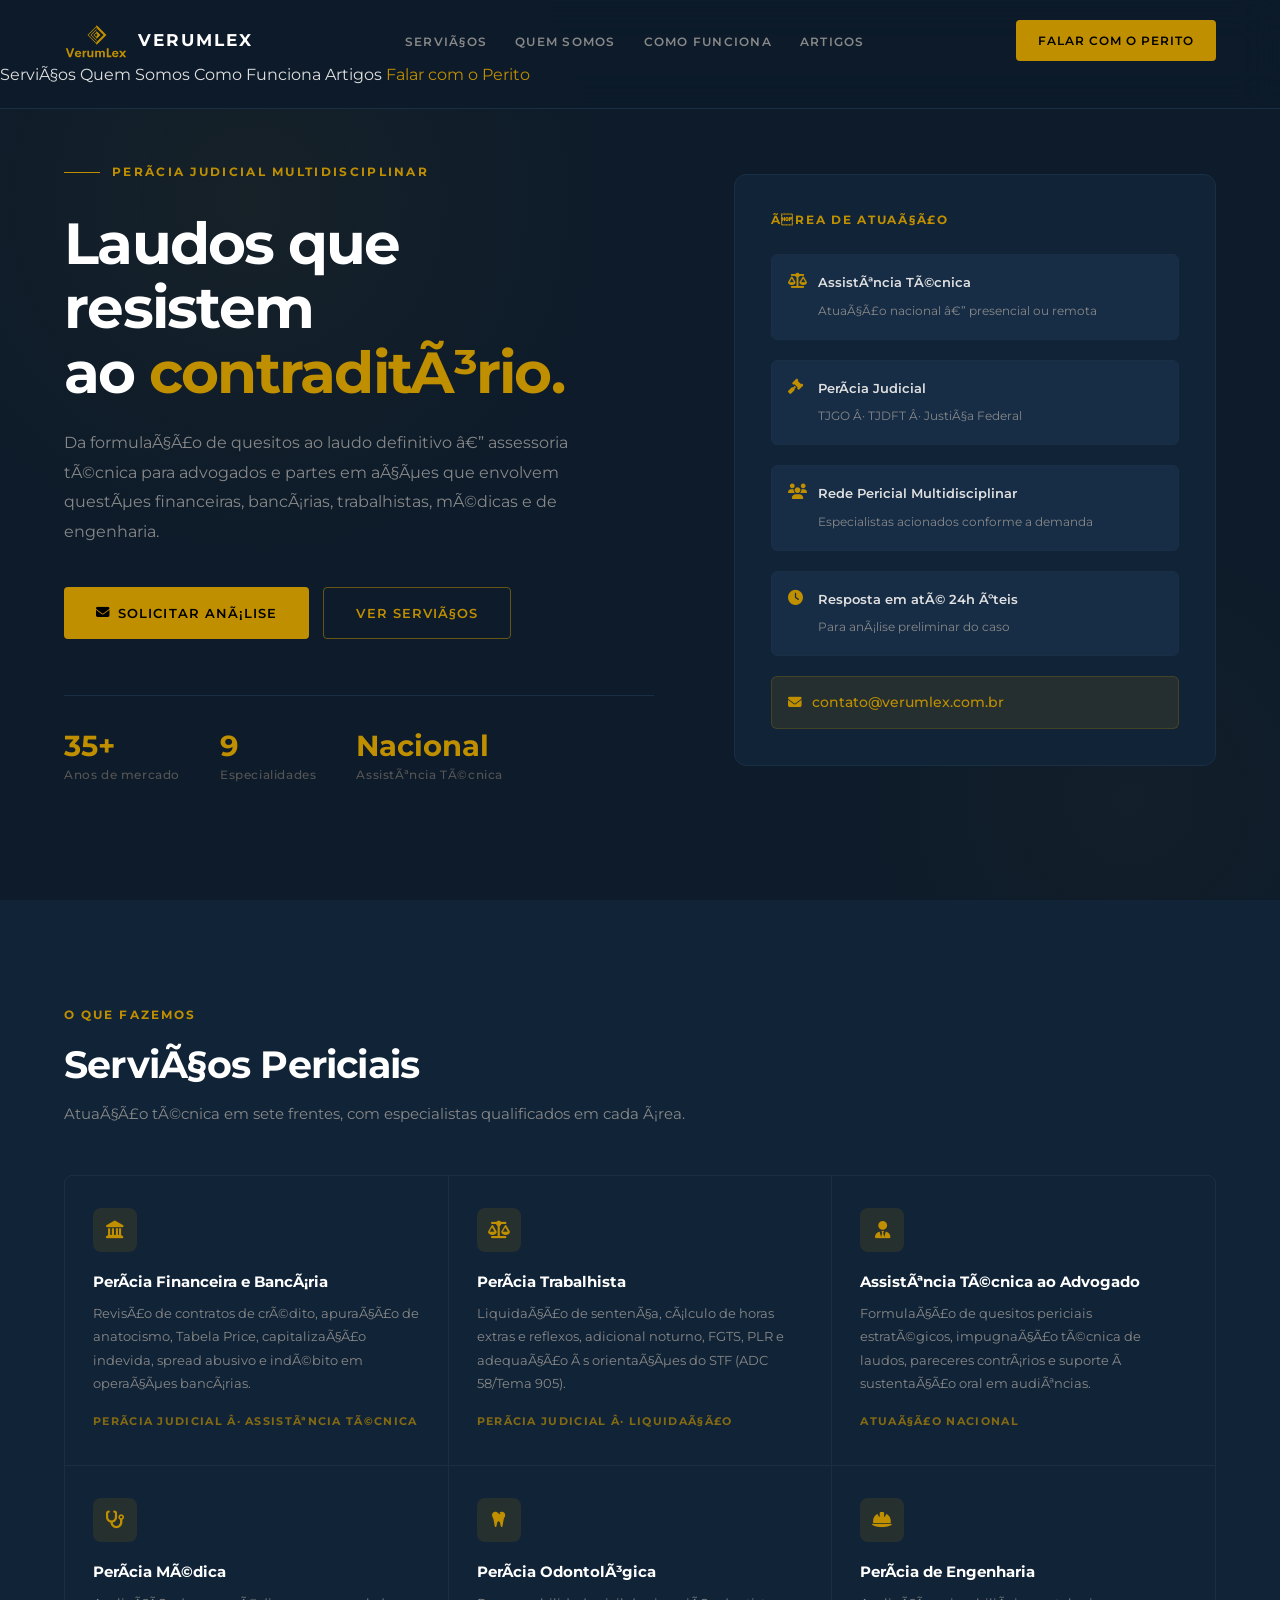
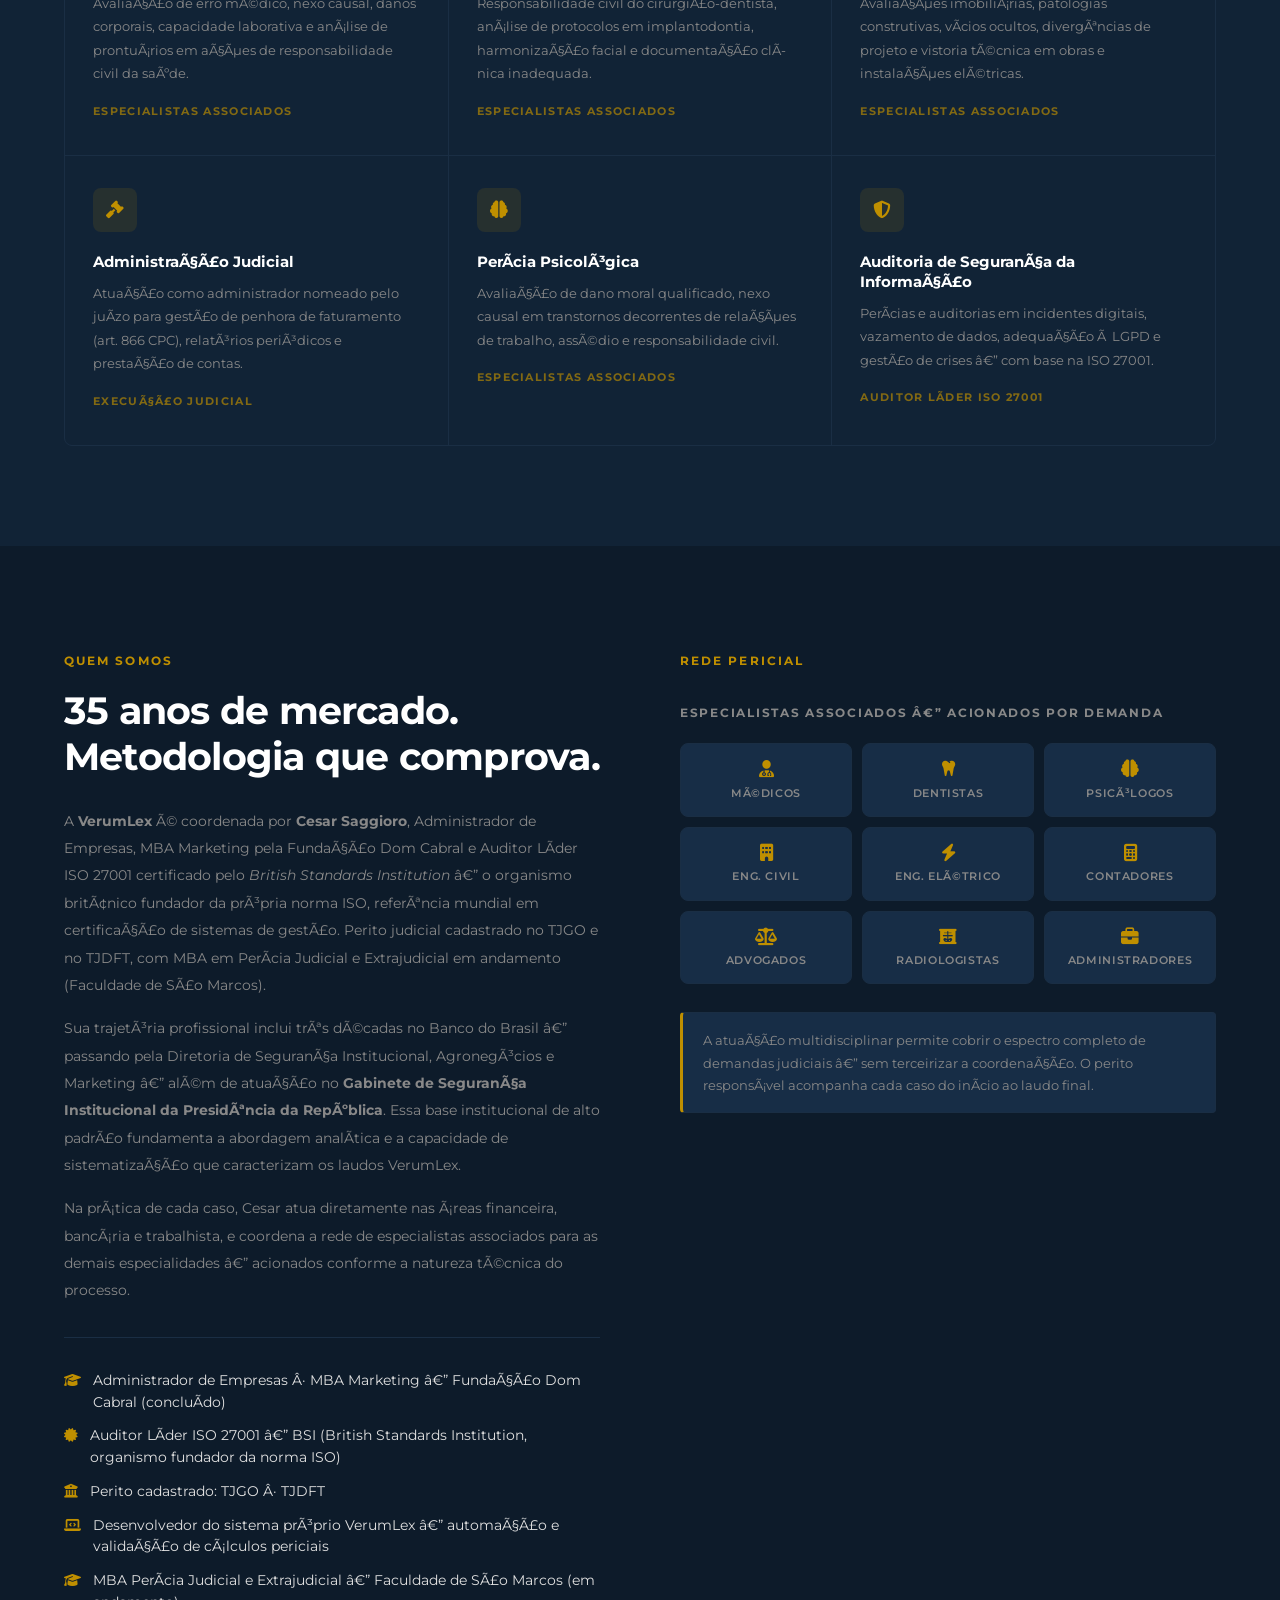
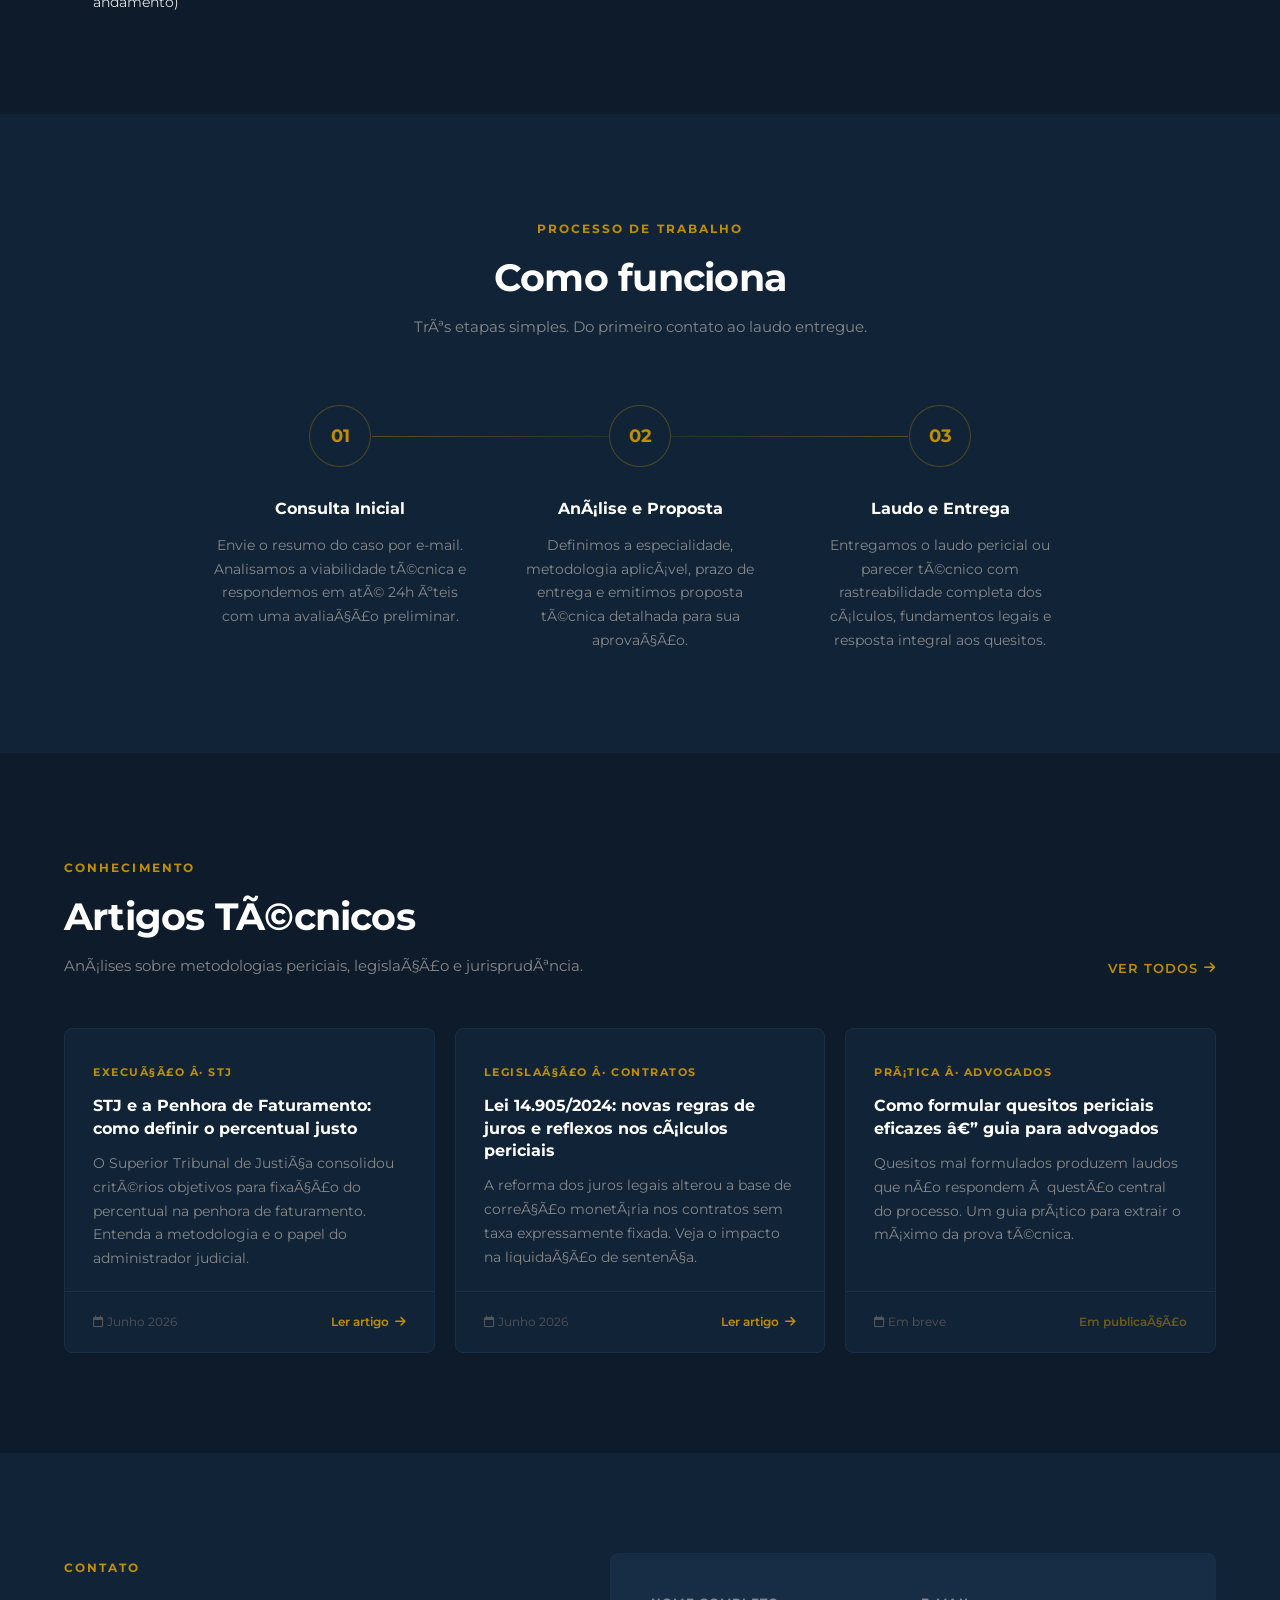
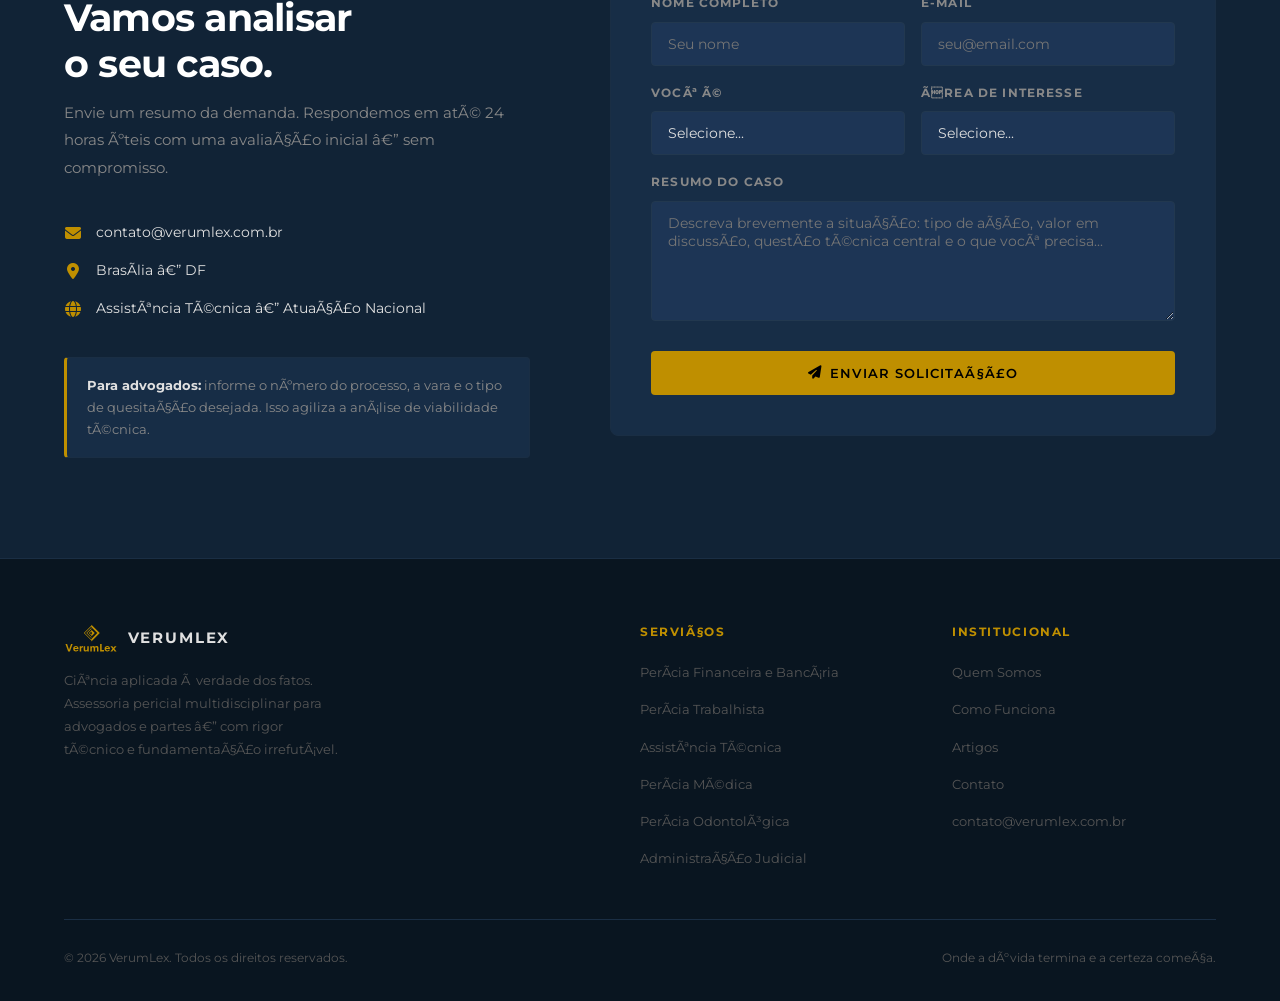
==== commit 1aa7bb25: "Aplica nova identidade visual #0D1B2A + #BF8F00 - Substitui logo pelo SVG oficial da marca (Color lo" ====
--- a/index.html
+++ b/index.html
@@ -1,16 +1,16 @@
-<!DOCTYPE html>
+﻿<!DOCTYPE html>
 <html lang="pt-BR">
 <head>
   <meta charset="UTF-8">
   <meta name="viewport" content="width=device-width, initial-scale=1.0">
-  <title>VerumLex — Perícia Judicial Multidisciplinar</title>
-  <meta name="description" content="Assessoria pericial multidisciplinar para advogados e partes. Perícia financeira, bancária, trabalhista, médica, odontológica e de engenharia. Atuação nacional.">
-  <meta name="keywords" content="perito judicial, assistência técnica, perícia bancária, perícia trabalhista, perícia médica, perícia odontológica, cálculos judiciais, liquidação de sentença, VerumLex, Brasília">
+  <title>VerumLex â€” PerÃ­cia Judicial Multidisciplinar</title>
+  <meta name="description" content="Assessoria pericial multidisciplinar para advogados e partes. PerÃ­cia financeira, bancÃ¡ria, trabalhista, mÃ©dica, odontolÃ³gica e de engenharia. AtuaÃ§Ã£o nacional.">
+  <meta name="keywords" content="perito judicial, assistÃªncia tÃ©cnica, perÃ­cia bancÃ¡ria, perÃ­cia trabalhista, perÃ­cia mÃ©dica, perÃ­cia odontolÃ³gica, cÃ¡lculos judiciais, liquidaÃ§Ã£o de sentenÃ§a, VerumLex, BrasÃ­lia">
   <meta name="author" content="VerumLex">
   <meta name="robots" content="index, follow">
   <!-- Open Graph -->
-  <meta property="og:title" content="VerumLex — Perícia Judicial Multidisciplinar">
-  <meta property="og:description" content="Laudos que resistem ao contraditório. Assistência técnica e perícia judicial para advogados e partes, com atuação nacional.">
+  <meta property="og:title" content="VerumLex â€” PerÃ­cia Judicial Multidisciplinar">
+  <meta property="og:description" content="Laudos que resistem ao contraditÃ³rio. AssistÃªncia tÃ©cnica e perÃ­cia judicial para advogados e partes, com atuaÃ§Ã£o nacional.">
   <meta property="og:type" content="website">
   <meta property="og:url" content="https://verumlex.com.br">
   <!-- Fonts -->
@@ -20,16 +20,16 @@
   <!-- Icons -->
   <link rel="stylesheet" href="https://cdnjs.cloudflare.com/ajax/libs/font-awesome/6.5.0/css/all.min.css">
   <!-- CSS -->
-  <link rel="stylesheet" href="assets/css/style.css?v=3.0">
+  <link rel="stylesheet" href="assets/css/style.css?v=4.0">
   <!-- Favicon -->
-  <link rel="icon" href="data:image/svg+xml,<svg xmlns='http://www.w3.org/2000/svg' viewBox='0 0 100 100'><text y='.9em' font-size='90'>⚖</text></svg>">
+  <link rel="icon" href="data:image/svg+xml,<svg xmlns='http://www.w3.org/2000/svg' viewBox='0 0 100 100'><text y='.9em' font-size='90'>âš–</text></svg>">
 </head>
 <body>
 
 <!-- Scroll progress indicator -->
 <div class="scroll-progress" id="scrollProgress"></div>
 
-<!-- ════ NAVBAR ════ -->
+<!-- â•â•â•â• NAVBAR â•â•â•â• -->
 <nav class="navbar" id="navbar">
   <div class="container nav-inner">
     <a href="#home" class="nav-logo">
@@ -37,7 +37,7 @@
       <span class="nav-logo-text">VERUMLEX</span>
     </a>
     <ul class="nav-links">
-      <li><a href="#servicos">Serviços</a></li>
+      <li><a href="#servicos">ServiÃ§os</a></li>
       <li><a href="#quem-somos">Quem Somos</a></li>
       <li><a href="#como-funciona">Como Funciona</a></li>
       <li><a href="#artigos">Artigos</a></li>
@@ -48,7 +48,7 @@
     </button>
   </div>
   <div class="nav-mobile-menu" id="navMobile">
-    <a href="#servicos" class="nav-m-link">Serviços</a>
+    <a href="#servicos" class="nav-m-link">ServiÃ§os</a>
     <a href="#quem-somos" class="nav-m-link">Quem Somos</a>
     <a href="#como-funciona" class="nav-m-link">Como Funciona</a>
     <a href="#artigos" class="nav-m-link">Artigos</a>
@@ -56,25 +56,25 @@
   </div>
 </nav>
 
-<!-- ════ HERO ════ -->
+<!-- â•â•â•â• HERO â•â•â•â• -->
 <section id="home" class="hero">
   <div class="hero-bg-glow"></div>
   <div class="hero-bg-glow-2"></div>
   <div class="container hero-inner">
 
     <div class="hero-text-block">
-      <div class="hero-eyebrow">Perícia Judicial Multidisciplinar</div>
+      <div class="hero-eyebrow">PerÃ­cia Judicial Multidisciplinar</div>
       <h1 class="hero-title">
-        Laudos que resistem<br>ao <span class="gold">contraditório.</span>
+        Laudos que resistem<br>ao <span class="gold">contraditÃ³rio.</span>
       </h1>
       <p class="hero-text">
-        Da formulação de quesitos ao laudo definitivo — assessoria técnica para advogados e partes em ações que envolvem questões financeiras, bancárias, trabalhistas, médicas e de engenharia.
+        Da formulaÃ§Ã£o de quesitos ao laudo definitivo â€” assessoria tÃ©cnica para advogados e partes em aÃ§Ãµes que envolvem questÃµes financeiras, bancÃ¡rias, trabalhistas, mÃ©dicas e de engenharia.
       </p>
       <div class="hero-buttons">
         <a href="#contato" class="btn btn-gold">
-          <i class="fa-solid fa-envelope"></i> Solicitar Análise
+          <i class="fa-solid fa-envelope"></i> Solicitar AnÃ¡lise
         </a>
-        <a href="#servicos" class="btn btn-outline">Ver Serviços</a>
+        <a href="#servicos" class="btn btn-outline">Ver ServiÃ§os</a>
       </div>
       <div class="hero-stats">
         <div class="stat-item">
@@ -87,25 +87,25 @@
         </div>
         <div class="stat-item">
           <div class="stat-number">Nacional</div>
-          <div class="stat-label">Assistência Técnica</div>
+          <div class="stat-label">AssistÃªncia TÃ©cnica</div>
         </div>
       </div>
     </div>
 
     <div class="hero-panel">
-      <div class="hero-panel-title">Área de Atuação</div>
+      <div class="hero-panel-title">Ãrea de AtuaÃ§Ã£o</div>
       <div class="coverage-item">
         <i class="fa-solid fa-scale-balanced"></i>
         <div>
-          <span class="cov-label">Assistência Técnica</span>
-          <span class="cov-sub">Atuação nacional — presencial ou remota</span>
+          <span class="cov-label">AssistÃªncia TÃ©cnica</span>
+          <span class="cov-sub">AtuaÃ§Ã£o nacional â€” presencial ou remota</span>
         </div>
       </div>
       <div class="coverage-item">
         <i class="fa-solid fa-gavel"></i>
         <div>
-          <span class="cov-label">Perícia Judicial</span>
-          <span class="cov-sub">TJGO · TJDFT · Justiça Federal</span>
+          <span class="cov-label">PerÃ­cia Judicial</span>
+          <span class="cov-sub">TJGO Â· TJDFT Â· JustiÃ§a Federal</span>
         </div>
       </div>
       <div class="coverage-item">
@@ -118,8 +118,8 @@
       <div class="coverage-item">
         <i class="fa-solid fa-clock"></i>
         <div>
-          <span class="cov-label">Resposta em até 24h úteis</span>
-          <span class="cov-sub">Para análise preliminar do caso</span>
+          <span class="cov-label">Resposta em atÃ© 24h Ãºteis</span>
+          <span class="cov-sub">Para anÃ¡lise preliminar do caso</span>
         </div>
       </div>
       <a href="mailto:contato@verumlex.com.br" class="hero-email">
@@ -131,84 +131,84 @@
   </div>
 </section>
 
-<!-- ════ SERVICES ════ -->
+<!-- â•â•â•â• SERVICES â•â•â•â• -->
 <section id="servicos" class="services">
   <div class="container">
     <div class="services-header">
       <span class="section-label">O que fazemos</span>
-      <h2 class="section-title">Serviços Periciais</h2>
-      <p class="section-sub">Atuação técnica em sete frentes, com especialistas qualificados em cada área.</p>
+      <h2 class="section-title">ServiÃ§os Periciais</h2>
+      <p class="section-sub">AtuaÃ§Ã£o tÃ©cnica em sete frentes, com especialistas qualificados em cada Ã¡rea.</p>
     </div>
     <div class="services-grid">
 
       <div class="service-card">
         <div class="service-icon"><i class="fa-solid fa-landmark"></i></div>
-        <h3>Perícia Financeira e Bancária</h3>
-        <p>Revisão de contratos de crédito, apuração de anatocismo, Tabela Price, capitalização indevida, spread abusivo e indébito em operações bancárias.</p>
-        <span class="service-tag">Perícia Judicial · Assistência Técnica</span>
+        <h3>PerÃ­cia Financeira e BancÃ¡ria</h3>
+        <p>RevisÃ£o de contratos de crÃ©dito, apuraÃ§Ã£o de anatocismo, Tabela Price, capitalizaÃ§Ã£o indevida, spread abusivo e indÃ©bito em operaÃ§Ãµes bancÃ¡rias.</p>
+        <span class="service-tag">PerÃ­cia Judicial Â· AssistÃªncia TÃ©cnica</span>
       </div>
 
       <div class="service-card">
         <div class="service-icon"><i class="fa-solid fa-scale-balanced"></i></div>
-        <h3>Perícia Trabalhista</h3>
-        <p>Liquidação de sentença, cálculo de horas extras e reflexos, adicional noturno, FGTS, PLR e adequação às orientações do STF (ADC 58/Tema 905).</p>
-        <span class="service-tag">Perícia Judicial · Liquidação</span>
+        <h3>PerÃ­cia Trabalhista</h3>
+        <p>LiquidaÃ§Ã£o de sentenÃ§a, cÃ¡lculo de horas extras e reflexos, adicional noturno, FGTS, PLR e adequaÃ§Ã£o Ã s orientaÃ§Ãµes do STF (ADC 58/Tema 905).</p>
+        <span class="service-tag">PerÃ­cia Judicial Â· LiquidaÃ§Ã£o</span>
       </div>
 
       <div class="service-card">
         <div class="service-icon"><i class="fa-solid fa-user-tie"></i></div>
-        <h3>Assistência Técnica ao Advogado</h3>
-        <p>Formulação de quesitos periciais estratégicos, impugnação técnica de laudos, pareceres contrários e suporte à sustentação oral em audiências.</p>
-        <span class="service-tag">Atuação Nacional</span>
+        <h3>AssistÃªncia TÃ©cnica ao Advogado</h3>
+        <p>FormulaÃ§Ã£o de quesitos periciais estratÃ©gicos, impugnaÃ§Ã£o tÃ©cnica de laudos, pareceres contrÃ¡rios e suporte Ã  sustentaÃ§Ã£o oral em audiÃªncias.</p>
+        <span class="service-tag">AtuaÃ§Ã£o Nacional</span>
       </div>
 
       <div class="service-card">
         <div class="service-icon"><i class="fa-solid fa-stethoscope"></i></div>
-        <h3>Perícia Médica</h3>
-        <p>Avaliação de erro médico, nexo causal, danos corporais, capacidade laborativa e análise de prontuários em ações de responsabilidade civil da saúde.</p>
+        <h3>PerÃ­cia MÃ©dica</h3>
+        <p>AvaliaÃ§Ã£o de erro mÃ©dico, nexo causal, danos corporais, capacidade laborativa e anÃ¡lise de prontuÃ¡rios em aÃ§Ãµes de responsabilidade civil da saÃºde.</p>
         <span class="service-tag">Especialistas Associados</span>
       </div>
 
       <div class="service-card">
         <div class="service-icon"><i class="fa-solid fa-tooth"></i></div>
-        <h3>Perícia Odontológica</h3>
-        <p>Responsabilidade civil do cirurgião-dentista, análise de protocolos em implantodontia, harmonização facial e documentação clínica inadequada.</p>
+        <h3>PerÃ­cia OdontolÃ³gica</h3>
+        <p>Responsabilidade civil do cirurgiÃ£o-dentista, anÃ¡lise de protocolos em implantodontia, harmonizaÃ§Ã£o facial e documentaÃ§Ã£o clÃ­nica inadequada.</p>
         <span class="service-tag">Especialistas Associados</span>
       </div>
 
       <div class="service-card">
         <div class="service-icon"><i class="fa-solid fa-helmet-safety"></i></div>
-        <h3>Perícia de Engenharia</h3>
-        <p>Avaliações imobiliárias, patologias construtivas, vícios ocultos, divergências de projeto e vistoria técnica em obras e instalações elétricas.</p>
+        <h3>PerÃ­cia de Engenharia</h3>
+        <p>AvaliaÃ§Ãµes imobiliÃ¡rias, patologias construtivas, vÃ­cios ocultos, divergÃªncias de projeto e vistoria tÃ©cnica em obras e instalaÃ§Ãµes elÃ©tricas.</p>
         <span class="service-tag">Especialistas Associados</span>
       </div>
 
       <div class="service-card">
         <div class="service-icon"><i class="fa-solid fa-gavel"></i></div>
-        <h3>Administração Judicial</h3>
-        <p>Atuação como administrador nomeado pelo juízo para gestão de penhora de faturamento (art. 866 CPC), relatórios periódicos e prestação de contas.</p>
-        <span class="service-tag">Execução Judicial</span>
+        <h3>AdministraÃ§Ã£o Judicial</h3>
+        <p>AtuaÃ§Ã£o como administrador nomeado pelo juÃ­zo para gestÃ£o de penhora de faturamento (art. 866 CPC), relatÃ³rios periÃ³dicos e prestaÃ§Ã£o de contas.</p>
+        <span class="service-tag">ExecuÃ§Ã£o Judicial</span>
       </div>
 
       <div class="service-card">
         <div class="service-icon"><i class="fa-solid fa-brain"></i></div>
-        <h3>Perícia Psicológica</h3>
-        <p>Avaliação de dano moral qualificado, nexo causal em transtornos decorrentes de relações de trabalho, assédio e responsabilidade civil.</p>
+        <h3>PerÃ­cia PsicolÃ³gica</h3>
+        <p>AvaliaÃ§Ã£o de dano moral qualificado, nexo causal em transtornos decorrentes de relaÃ§Ãµes de trabalho, assÃ©dio e responsabilidade civil.</p>
         <span class="service-tag">Especialistas Associados</span>
       </div>
 
       <div class="service-card">
         <div class="service-icon"><i class="fa-solid fa-shield-halved"></i></div>
-        <h3>Auditoria de Segurança da Informação</h3>
-        <p>Perícias e auditorias em incidentes digitais, vazamento de dados, adequação à LGPD e gestão de crises — com base na ISO 27001.</p>
-        <span class="service-tag">Auditor Líder ISO 27001</span>
+        <h3>Auditoria de SeguranÃ§a da InformaÃ§Ã£o</h3>
+        <p>PerÃ­cias e auditorias em incidentes digitais, vazamento de dados, adequaÃ§Ã£o Ã  LGPD e gestÃ£o de crises â€” com base na ISO 27001.</p>
+        <span class="service-tag">Auditor LÃ­der ISO 27001</span>
       </div>
 
     </div>
   </div>
 </section>
 
-<!-- ════ ABOUT ════ -->
+<!-- â•â•â•â• ABOUT â•â•â•â• -->
 <section id="quem-somos" class="about">
   <div class="container about-grid">
 
@@ -217,46 +217,46 @@
       <h2 class="section-title">35 anos de mercado.<br>Metodologia que comprova.</h2>
       <div class="about-body">
         <p>
-          A <strong>VerumLex</strong> é coordenada por <strong>Cesar Saggioro</strong>, Administrador de Empresas, MBA Marketing pela Fundação Dom Cabral e Auditor Líder ISO 27001 certificado pelo <em>British Standards Institution</em> — o organismo britânico fundador da própria norma ISO, referência mundial em certificação de sistemas de gestão. Perito judicial cadastrado no TJGO e no TJDFT, com MBA em Perícia Judicial e Extrajudicial em andamento (Faculdade de São Marcos).
+          A <strong>VerumLex</strong> Ã© coordenada por <strong>Cesar Saggioro</strong>, Administrador de Empresas, MBA Marketing pela FundaÃ§Ã£o Dom Cabral e Auditor LÃ­der ISO 27001 certificado pelo <em>British Standards Institution</em> â€” o organismo britÃ¢nico fundador da prÃ³pria norma ISO, referÃªncia mundial em certificaÃ§Ã£o de sistemas de gestÃ£o. Perito judicial cadastrado no TJGO e no TJDFT, com MBA em PerÃ­cia Judicial e Extrajudicial em andamento (Faculdade de SÃ£o Marcos).
         </p>
         <p>
-          Sua trajetória profissional inclui três décadas no Banco do Brasil — passando pela Diretoria de Segurança Institucional, Agronegócios e Marketing — além de atuação no <strong>Gabinete de Segurança Institucional da Presidência da República</strong>. Essa base institucional de alto padrão fundamenta a abordagem analítica e a capacidade de sistematização que caracterizam os laudos VerumLex.
+          Sua trajetÃ³ria profissional inclui trÃªs dÃ©cadas no Banco do Brasil â€” passando pela Diretoria de SeguranÃ§a Institucional, AgronegÃ³cios e Marketing â€” alÃ©m de atuaÃ§Ã£o no <strong>Gabinete de SeguranÃ§a Institucional da PresidÃªncia da RepÃºblica</strong>. Essa base institucional de alto padrÃ£o fundamenta a abordagem analÃ­tica e a capacidade de sistematizaÃ§Ã£o que caracterizam os laudos VerumLex.
         </p>
         <p>
-          Na prática de cada caso, Cesar atua diretamente nas áreas financeira, bancária e trabalhista, e coordena a rede de especialistas associados para as demais especialidades — acionados conforme a natureza técnica do processo.
+          Na prÃ¡tica de cada caso, Cesar atua diretamente nas Ã¡reas financeira, bancÃ¡ria e trabalhista, e coordena a rede de especialistas associados para as demais especialidades â€” acionados conforme a natureza tÃ©cnica do processo.
         </p>
       </div>
       <div class="about-highlights">
         <div class="hi-item">
           <i class="fa-solid fa-graduation-cap"></i>
-          <span>Administrador de Empresas · MBA Marketing — Fundação Dom Cabral (concluído)</span>
+          <span>Administrador de Empresas Â· MBA Marketing â€” FundaÃ§Ã£o Dom Cabral (concluÃ­do)</span>
         </div>
         <div class="hi-item">
           <i class="fa-solid fa-certificate"></i>
-          <span>Auditor Líder ISO 27001 — BSI (British Standards Institution, organismo fundador da norma ISO)</span>
+          <span>Auditor LÃ­der ISO 27001 â€” BSI (British Standards Institution, organismo fundador da norma ISO)</span>
         </div>
         <div class="hi-item">
           <i class="fa-solid fa-building-columns"></i>
-          <span>Perito cadastrado: TJGO · TJDFT</span>
+          <span>Perito cadastrado: TJGO Â· TJDFT</span>
         </div>
         <div class="hi-item">
           <i class="fa-solid fa-laptop-code"></i>
-          <span>Desenvolvedor do sistema próprio VerumLex — automação e validação de cálculos periciais</span>
+          <span>Desenvolvedor do sistema prÃ³prio VerumLex â€” automaÃ§Ã£o e validaÃ§Ã£o de cÃ¡lculos periciais</span>
         </div>
         <div class="hi-item">
           <i class="fa-solid fa-graduation-cap"></i>
-          <span>MBA Perícia Judicial e Extrajudicial — Faculdade de São Marcos (em andamento)</span>
+          <span>MBA PerÃ­cia Judicial e Extrajudicial â€” Faculdade de SÃ£o Marcos (em andamento)</span>
         </div>
       </div>
     </div>
 
     <div class="about-right">
       <span class="section-label">Rede pericial</span>
-      <p class="spec-header" style="margin-top:16px">Especialistas associados — acionados por demanda</p>
+      <p class="spec-header" style="margin-top:16px">Especialistas associados â€” acionados por demanda</p>
       <div class="specialists-grid">
         <div class="spec-item">
           <i class="fa-solid fa-user-doctor"></i>
-          <span>Médicos</span>
+          <span>MÃ©dicos</span>
         </div>
         <div class="spec-item">
           <i class="fa-solid fa-tooth"></i>
@@ -264,7 +264,7 @@
         </div>
         <div class="spec-item">
           <i class="fa-solid fa-brain"></i>
-          <span>Psicólogos</span>
+          <span>PsicÃ³logos</span>
         </div>
         <div class="spec-item">
           <i class="fa-solid fa-building"></i>
@@ -272,7 +272,7 @@
         </div>
         <div class="spec-item">
           <i class="fa-solid fa-bolt"></i>
-          <span>Eng. Elétrico</span>
+          <span>Eng. ElÃ©trico</span>
         </div>
         <div class="spec-item">
           <i class="fa-solid fa-calculator"></i>
@@ -292,50 +292,50 @@
         </div>
       </div>
       <div class="about-note">
-        A atuação multidisciplinar permite cobrir o espectro completo de demandas judiciais — sem terceirizar a coordenação. O perito responsável acompanha cada caso do início ao laudo final.
+        A atuaÃ§Ã£o multidisciplinar permite cobrir o espectro completo de demandas judiciais â€” sem terceirizar a coordenaÃ§Ã£o. O perito responsÃ¡vel acompanha cada caso do inÃ­cio ao laudo final.
       </div>
     </div>
 
   </div>
 </section>
 
-<!-- ════ HOW IT WORKS ════ -->
+<!-- â•â•â•â• HOW IT WORKS â•â•â•â• -->
 <section id="como-funciona" class="process">
   <div class="container">
     <div class="process-header">
       <span class="section-label">Processo de trabalho</span>
       <h2 class="section-title">Como funciona</h2>
-      <p class="section-sub" style="max-width:540px;margin:12px auto 0">Três etapas simples. Do primeiro contato ao laudo entregue.</p>
+      <p class="section-sub" style="max-width:540px;margin:12px auto 0">TrÃªs etapas simples. Do primeiro contato ao laudo entregue.</p>
     </div>
     <div class="process-steps">
       <div class="process-connector"></div>
       <div class="process-step">
         <div class="step-num">01</div>
         <h3>Consulta Inicial</h3>
-        <p>Envie o resumo do caso por e-mail. Analisamos a viabilidade técnica e respondemos em até 24h úteis com uma avaliação preliminar.</p>
+        <p>Envie o resumo do caso por e-mail. Analisamos a viabilidade tÃ©cnica e respondemos em atÃ© 24h Ãºteis com uma avaliaÃ§Ã£o preliminar.</p>
       </div>
       <div class="process-step">
         <div class="step-num">02</div>
-        <h3>Análise e Proposta</h3>
-        <p>Definimos a especialidade, metodologia aplicável, prazo de entrega e emitimos proposta técnica detalhada para sua aprovação.</p>
+        <h3>AnÃ¡lise e Proposta</h3>
+        <p>Definimos a especialidade, metodologia aplicÃ¡vel, prazo de entrega e emitimos proposta tÃ©cnica detalhada para sua aprovaÃ§Ã£o.</p>
       </div>
       <div class="process-step">
         <div class="step-num">03</div>
         <h3>Laudo e Entrega</h3>
-        <p>Entregamos o laudo pericial ou parecer técnico com rastreabilidade completa dos cálculos, fundamentos legais e resposta integral aos quesitos.</p>
+        <p>Entregamos o laudo pericial ou parecer tÃ©cnico com rastreabilidade completa dos cÃ¡lculos, fundamentos legais e resposta integral aos quesitos.</p>
       </div>
     </div>
   </div>
 </section>
 
-<!-- ════ ARTICLES ════ -->
+<!-- â•â•â•â• ARTICLES â•â•â•â• -->
 <section id="artigos" class="articles">
   <div class="container">
     <div class="articles-header">
       <div>
         <span class="section-label">Conhecimento</span>
-        <h2 class="section-title">Artigos Técnicos</h2>
-        <p class="section-sub" style="margin-top:8px">Análises sobre metodologias periciais, legislação e jurisprudência.</p>
+        <h2 class="section-title">Artigos TÃ©cnicos</h2>
+        <p class="section-sub" style="margin-top:8px">AnÃ¡lises sobre metodologias periciais, legislaÃ§Ã£o e jurisprudÃªncia.</p>
       </div>
       <a href="artigos/" class="articles-link">Ver todos <i class="fa-solid fa-arrow-right"></i></a>
     </div>
@@ -343,9 +343,9 @@
 
       <a href="artigos/penhora-faturamento-stj.html" class="article-card">
         <div class="article-body">
-          <span class="article-tag">Execução · STJ</span>
+          <span class="article-tag">ExecuÃ§Ã£o Â· STJ</span>
           <h3>STJ e a Penhora de Faturamento: como definir o percentual justo</h3>
-          <p>O Superior Tribunal de Justiça consolidou critérios objetivos para fixação do percentual na penhora de faturamento. Entenda a metodologia e o papel do administrador judicial.</p>
+          <p>O Superior Tribunal de JustiÃ§a consolidou critÃ©rios objetivos para fixaÃ§Ã£o do percentual na penhora de faturamento. Entenda a metodologia e o papel do administrador judicial.</p>
         </div>
         <div class="article-footer">
           <span class="article-date"><i class="fa-regular fa-calendar"></i> Junho 2026</span>
@@ -355,9 +355,9 @@
 
       <a href="artigos/lei-14905-2024-juros.html" class="article-card">
         <div class="article-body">
-          <span class="article-tag">Legislação · Contratos</span>
-          <h3>Lei 14.905/2024: novas regras de juros e reflexos nos cálculos periciais</h3>
-          <p>A reforma dos juros legais alterou a base de correção monetária nos contratos sem taxa expressamente fixada. Veja o impacto na liquidação de sentença.</p>
+          <span class="article-tag">LegislaÃ§Ã£o Â· Contratos</span>
+          <h3>Lei 14.905/2024: novas regras de juros e reflexos nos cÃ¡lculos periciais</h3>
+          <p>A reforma dos juros legais alterou a base de correÃ§Ã£o monetÃ¡ria nos contratos sem taxa expressamente fixada. Veja o impacto na liquidaÃ§Ã£o de sentenÃ§a.</p>
         </div>
         <div class="article-footer">
           <span class="article-date"><i class="fa-regular fa-calendar"></i> Junho 2026</span>
@@ -367,13 +367,13 @@
 
       <a href="artigos/quesitos-periciais-guia.html" class="article-card">
         <div class="article-body">
-          <span class="article-tag">Prática · Advogados</span>
-          <h3>Como formular quesitos periciais eficazes — guia para advogados</h3>
-          <p>Quesitos mal formulados produzem laudos que não respondem à questão central do processo. Um guia prático para extrair o máximo da prova técnica.</p>
+          <span class="article-tag">PrÃ¡tica Â· Advogados</span>
+          <h3>Como formular quesitos periciais eficazes â€” guia para advogados</h3>
+          <p>Quesitos mal formulados produzem laudos que nÃ£o respondem Ã  questÃ£o central do processo. Um guia prÃ¡tico para extrair o mÃ¡ximo da prova tÃ©cnica.</p>
         </div>
         <div class="article-footer">
           <span class="article-date"><i class="fa-regular fa-calendar"></i> Em breve</span>
-          <span class="article-read" style="opacity:0.5">Em publicação</span>
+          <span class="article-read" style="opacity:0.5">Em publicaÃ§Ã£o</span>
         </div>
       </a>
 
@@ -381,7 +381,7 @@
   </div>
 </section>
 
-<!-- ════ CONTACT ════ -->
+<!-- â•â•â•â• CONTACT â•â•â•â• -->
 <section id="contato" class="contact">
   <div class="container contact-grid">
 
@@ -389,7 +389,7 @@
       <span class="section-label">Contato</span>
       <h2 class="section-title">Vamos analisar<br>o seu caso.</h2>
       <p class="section-sub">
-        Envie um resumo da demanda. Respondemos em até 24 horas úteis com uma avaliação inicial — sem compromisso.
+        Envie um resumo da demanda. Respondemos em atÃ© 24 horas Ãºteis com uma avaliaÃ§Ã£o inicial â€” sem compromisso.
       </p>
       <div class="contact-detail">
         <i class="fa-solid fa-envelope"></i>
@@ -397,20 +397,20 @@
       </div>
       <div class="contact-detail">
         <i class="fa-solid fa-location-dot"></i>
-        <span>Brasília — DF</span>
+        <span>BrasÃ­lia â€” DF</span>
       </div>
       <div class="contact-detail">
         <i class="fa-solid fa-globe"></i>
-        <span>Assistência Técnica — Atuação Nacional</span>
+        <span>AssistÃªncia TÃ©cnica â€” AtuaÃ§Ã£o Nacional</span>
       </div>
       <div class="contact-notice">
-        <strong style="color:var(--text)">Para advogados:</strong> informe o número do processo, a vara e o tipo de quesitação desejada. Isso agiliza a análise de viabilidade técnica.
+        <strong style="color:var(--text)">Para advogados:</strong> informe o nÃºmero do processo, a vara e o tipo de quesitaÃ§Ã£o desejada. Isso agiliza a anÃ¡lise de viabilidade tÃ©cnica.
       </div>
     </div>
 
     <div class="contact-form">
       <form action="https://formsubmit.co/contato@verumlex.com.br" method="POST">
-        <input type="hidden" name="_subject" value="Nova Solicitação — Site VerumLex">
+        <input type="hidden" name="_subject" value="Nova SolicitaÃ§Ã£o â€” Site VerumLex">
         <input type="hidden" name="_template" value="table">
         <input type="hidden" name="_captcha" value="false">
         <input type="hidden" name="_next" value="https://verumlex.com.br">
@@ -428,40 +428,40 @@
 
         <div class="form-row">
           <div class="form-group">
-            <label for="perfil">Você é</label>
+            <label for="perfil">VocÃª Ã©</label>
             <select id="perfil" name="perfil">
               <option value="">Selecione...</option>
               <option value="Advogado(a)">Advogado(a)</option>
               <option value="Parte no processo">Parte no processo</option>
-              <option value="Escritório de advocacia">Escritório de advocacia</option>
+              <option value="EscritÃ³rio de advocacia">EscritÃ³rio de advocacia</option>
               <option value="Empresa">Empresa</option>
               <option value="Outro">Outro</option>
             </select>
           </div>
           <div class="form-group">
-            <label for="area">Área de interesse</label>
+            <label for="area">Ãrea de interesse</label>
             <select id="area" name="area">
               <option value="">Selecione...</option>
-              <option value="Perícia Financeira / Bancária">Financeira / Bancária</option>
-              <option value="Perícia Trabalhista">Trabalhista</option>
-              <option value="Assistência Técnica">Assistência Técnica</option>
-              <option value="Perícia Médica">Médica</option>
-              <option value="Perícia Odontológica">Odontológica</option>
-              <option value="Perícia de Engenharia">Engenharia</option>
-              <option value="Administração Judicial">Administração Judicial</option>
-              <option value="Segurança da Informação">Segurança da Informação</option>
-              <option value="Não sei / Outro">Não sei / Outro</option>
+              <option value="PerÃ­cia Financeira / BancÃ¡ria">Financeira / BancÃ¡ria</option>
+              <option value="PerÃ­cia Trabalhista">Trabalhista</option>
+              <option value="AssistÃªncia TÃ©cnica">AssistÃªncia TÃ©cnica</option>
+              <option value="PerÃ­cia MÃ©dica">MÃ©dica</option>
+              <option value="PerÃ­cia OdontolÃ³gica">OdontolÃ³gica</option>
+              <option value="PerÃ­cia de Engenharia">Engenharia</option>
+              <option value="AdministraÃ§Ã£o Judicial">AdministraÃ§Ã£o Judicial</option>
+              <option value="SeguranÃ§a da InformaÃ§Ã£o">SeguranÃ§a da InformaÃ§Ã£o</option>
+              <option value="NÃ£o sei / Outro">NÃ£o sei / Outro</option>
             </select>
           </div>
         </div>
 
         <div class="form-group">
           <label for="mensagem">Resumo do caso</label>
-          <textarea id="mensagem" name="mensagem" required placeholder="Descreva brevemente a situação: tipo de ação, valor em discussão, questão técnica central e o que você precisa..."></textarea>
+          <textarea id="mensagem" name="mensagem" required placeholder="Descreva brevemente a situaÃ§Ã£o: tipo de aÃ§Ã£o, valor em discussÃ£o, questÃ£o tÃ©cnica central e o que vocÃª precisa..."></textarea>
         </div>
 
         <button type="submit" class="btn btn-gold btn-submit">
-          <i class="fa-solid fa-paper-plane"></i> Enviar Solicitação
+          <i class="fa-solid fa-paper-plane"></i> Enviar SolicitaÃ§Ã£o
         </button>
       </form>
     </div>
@@ -469,7 +469,7 @@
   </div>
 </section>
 
-<!-- ════ FOOTER ════ -->
+<!-- â•â•â•â• FOOTER â•â•â•â• -->
 <footer class="footer">
   <div class="container">
     <div class="footer-grid">
@@ -480,19 +480,19 @@
           <span class="footer-logo-text">VERUMLEX</span>
         </div>
         <p class="footer-brand-text">
-          Ciência aplicada à verdade dos fatos. Assessoria pericial multidisciplinar para advogados e partes — com rigor técnico e fundamentação irrefutável.
+          CiÃªncia aplicada Ã  verdade dos fatos. Assessoria pericial multidisciplinar para advogados e partes â€” com rigor tÃ©cnico e fundamentaÃ§Ã£o irrefutÃ¡vel.
         </p>
       </div>
 
       <div class="footer-col">
-        <h4>Serviços</h4>
+        <h4>ServiÃ§os</h4>
         <ul>
-          <li><a href="#servicos">Perícia Financeira e Bancária</a></li>
-          <li><a href="#servicos">Perícia Trabalhista</a></li>
-          <li><a href="#servicos">Assistência Técnica</a></li>
-          <li><a href="#servicos">Perícia Médica</a></li>
-          <li><a href="#servicos">Perícia Odontológica</a></li>
-          <li><a href="#servicos">Administração Judicial</a></li>
+          <li><a href="#servicos">PerÃ­cia Financeira e BancÃ¡ria</a></li>
+          <li><a href="#servicos">PerÃ­cia Trabalhista</a></li>
+          <li><a href="#servicos">AssistÃªncia TÃ©cnica</a></li>
+          <li><a href="#servicos">PerÃ­cia MÃ©dica</a></li>
+          <li><a href="#servicos">PerÃ­cia OdontolÃ³gica</a></li>
+          <li><a href="#servicos">AdministraÃ§Ã£o Judicial</a></li>
         </ul>
       </div>
 
@@ -511,7 +511,7 @@
 
     <div class="footer-bottom">
       <p>&copy; 2026 VerumLex. Todos os direitos reservados.</p>
-      <p>Onde a dúvida termina e a certeza começa.</p>
+      <p>Onde a dÃºvida termina e a certeza comeÃ§a.</p>
     </div>
   </div>
 </footer>
--- a/assets/css/style.css
+++ b/assets/css/style.css
@@ -1,18 +1,18 @@
-/* VerumLex — style.css v3.0 | 2026-06-29 */
+/* VerumLex — style.css v4.0 | 2026-06-29 */
 
 /* ════ RESET & VARIABLES ════ */
 *, *::before, *::after { margin: 0; padding: 0; box-sizing: border-box; }
 
 :root {
-  --gold:       #d4af37;
-  --gold-light: #e5c84a;
-  --gold-glow:  rgba(212,175,55,0.12);
-  --bg:         #080808;
-  --s1:         #0e0e0e;
-  --s2:         #141414;
-  --s3:         #1c1c1c;
-  --border:     #1e1e1e;
-  --border-hi:  #2a2a2a;
+  --gold:       #BF8F00;
+  --gold-light: #D4A200;
+  --gold-glow:  rgba(191,143,0,0.12);
+  --bg:         #0D1B2A;
+  --s1:         #112336;
+  --s2:         #172D46;
+  --s3:         #1D3555;
+  --border:     #1A2E44;
+  --border-hi:  #22384F;
   --text:       #e0e0e0;
   --muted:      #888;
   --dim:        #555;
@@ -87,12 +87,12 @@
 .btn-gold:hover {
   background: var(--gold-light);
   transform: translateY(-2px);
-  box-shadow: 0 8px 28px rgba(212,175,55,0.22);
+  box-shadow: 0 8px 28px rgba(191,143,0,0.28);
 }
 .btn-outline {
   background: transparent;
   color: var(--gold);
-  border: 1px solid rgba(212,175,55,0.5);
+  border: 1px solid rgba(191,143,0,0.5);
 }
 .btn-outline:hover {
   background: var(--gold-glow);
@@ -117,7 +117,7 @@
   top: 0; left: 0; right: 0;
   z-index: 1000;
   padding: 20px 0;
-  background: rgba(8,8,8,0.88);
+  background: rgba(13,27,42,0.92);
   backdrop-filter: blur(20px);
   -webkit-backdrop-filter: blur(20px);
   border-bottom: 1px solid var(--border);
@@ -190,14 +190,14 @@
   position: absolute;
   top: -200px; left: -150px;
   width: 800px; height: 800px;
-  background: radial-gradient(circle, rgba(212,175,55,0.04) 0%, transparent 65%);
+  background: radial-gradient(circle, rgba(191,143,0,0.05) 0%, transparent 65%);
   pointer-events: none;
 }
 .hero-bg-glow-2 {
   position: absolute;
   bottom: -200px; right: -150px;
   width: 600px; height: 600px;
-  background: radial-gradient(circle, rgba(212,175,55,0.03) 0%, transparent 65%);
+  background: radial-gradient(circle, rgba(191,143,0,0.03) 0%, transparent 65%);
   pointer-events: none;
 }
 .hero-inner {
@@ -320,7 +320,7 @@
   gap: 10px;
   padding: 14px 16px;
   background: var(--gold-glow);
-  border: 1px solid rgba(212,175,55,0.2);
+  border: 1px solid rgba(191,143,0,0.2);
   border-radius: 6px;
   font-size: 0.85rem;
   color: var(--gold);
@@ -452,7 +452,7 @@
   transition: border-color 0.2s, background 0.2s;
 }
 .spec-item:hover {
-  border-color: rgba(212,175,55,0.3);
+  border-color: rgba(191,143,0,0.3);
   background: var(--s3);
 }
 .spec-item i { color: var(--gold); font-size: 1.1rem; }
@@ -496,7 +496,7 @@
   left: calc(16.66% + 32px);
   right: calc(16.66% + 32px);
   height: 1px;
-  background: linear-gradient(to right, rgba(212,175,55,0.4) 0%, rgba(212,175,55,0.1) 50%, rgba(212,175,55,0.4) 100%);
+  background: linear-gradient(to right, rgba(191,143,0,0.4) 0%, rgba(191,143,0,0.1) 50%, rgba(191,143,0,0.4) 100%);
 }
 .process-step {
   padding: 0 24px;
@@ -507,7 +507,7 @@
 .step-num {
   width: 62px; height: 62px;
   border-radius: 50%;
-  border: 1px solid rgba(212,175,55,0.35);
+  border: 1px solid rgba(191,143,0,0.35);
   background: var(--s1);
   display: flex;
   align-items: center;
@@ -572,7 +572,7 @@
 }
 .article-card:hover {
   transform: translateY(-4px);
-  border-color: rgba(212,175,55,0.25);
+  border-color: rgba(191,143,0,0.25);
   box-shadow: 0 12px 40px rgba(0,0,0,0.4);
 }
 .article-body { padding: 28px 28px 0; flex: 1; }
@@ -691,15 +691,15 @@
 }
 .form-group input:focus,
 .form-group select:focus,
-.form-group textarea:focus { border-color: rgba(212,175,55,0.4); }
+.form-group textarea:focus { border-color: rgba(191,143,0,0.4); }
 .form-group textarea { resize: vertical; min-height: 120px; }
 .form-group select { cursor: pointer; }
-.form-group select option { background: #1c1c1c; }
+.form-group select option { background: var(--s3); }
 .btn-submit { width: 100%; padding: 14px; margin-top: 4px; justify-content: center; }
 
 /* ════ FOOTER ════ */
 .footer {
-  background: #050505;
+  background: #091520;
   border-top: 1px solid var(--border);
   padding: 64px 0 32px;
 }
@@ -869,7 +869,7 @@
   margin-top: 60px;
   padding: 40px;
   background: var(--s1);
-  border: 1px solid rgba(212,175,55,0.2);
+  border: 1px solid rgba(191,143,0,0.2);
   border-radius: var(--radius);
   text-align: center;
 }
@@ -904,7 +904,7 @@
     display: none;
     position: absolute;
     top: 100%; left: 0; right: 0;
-    background: rgba(8,8,8,0.98);
+    background: rgba(13,27,42,0.98);
     padding: 24px;
     border-bottom: 1px solid var(--border);
     flex-direction: column;
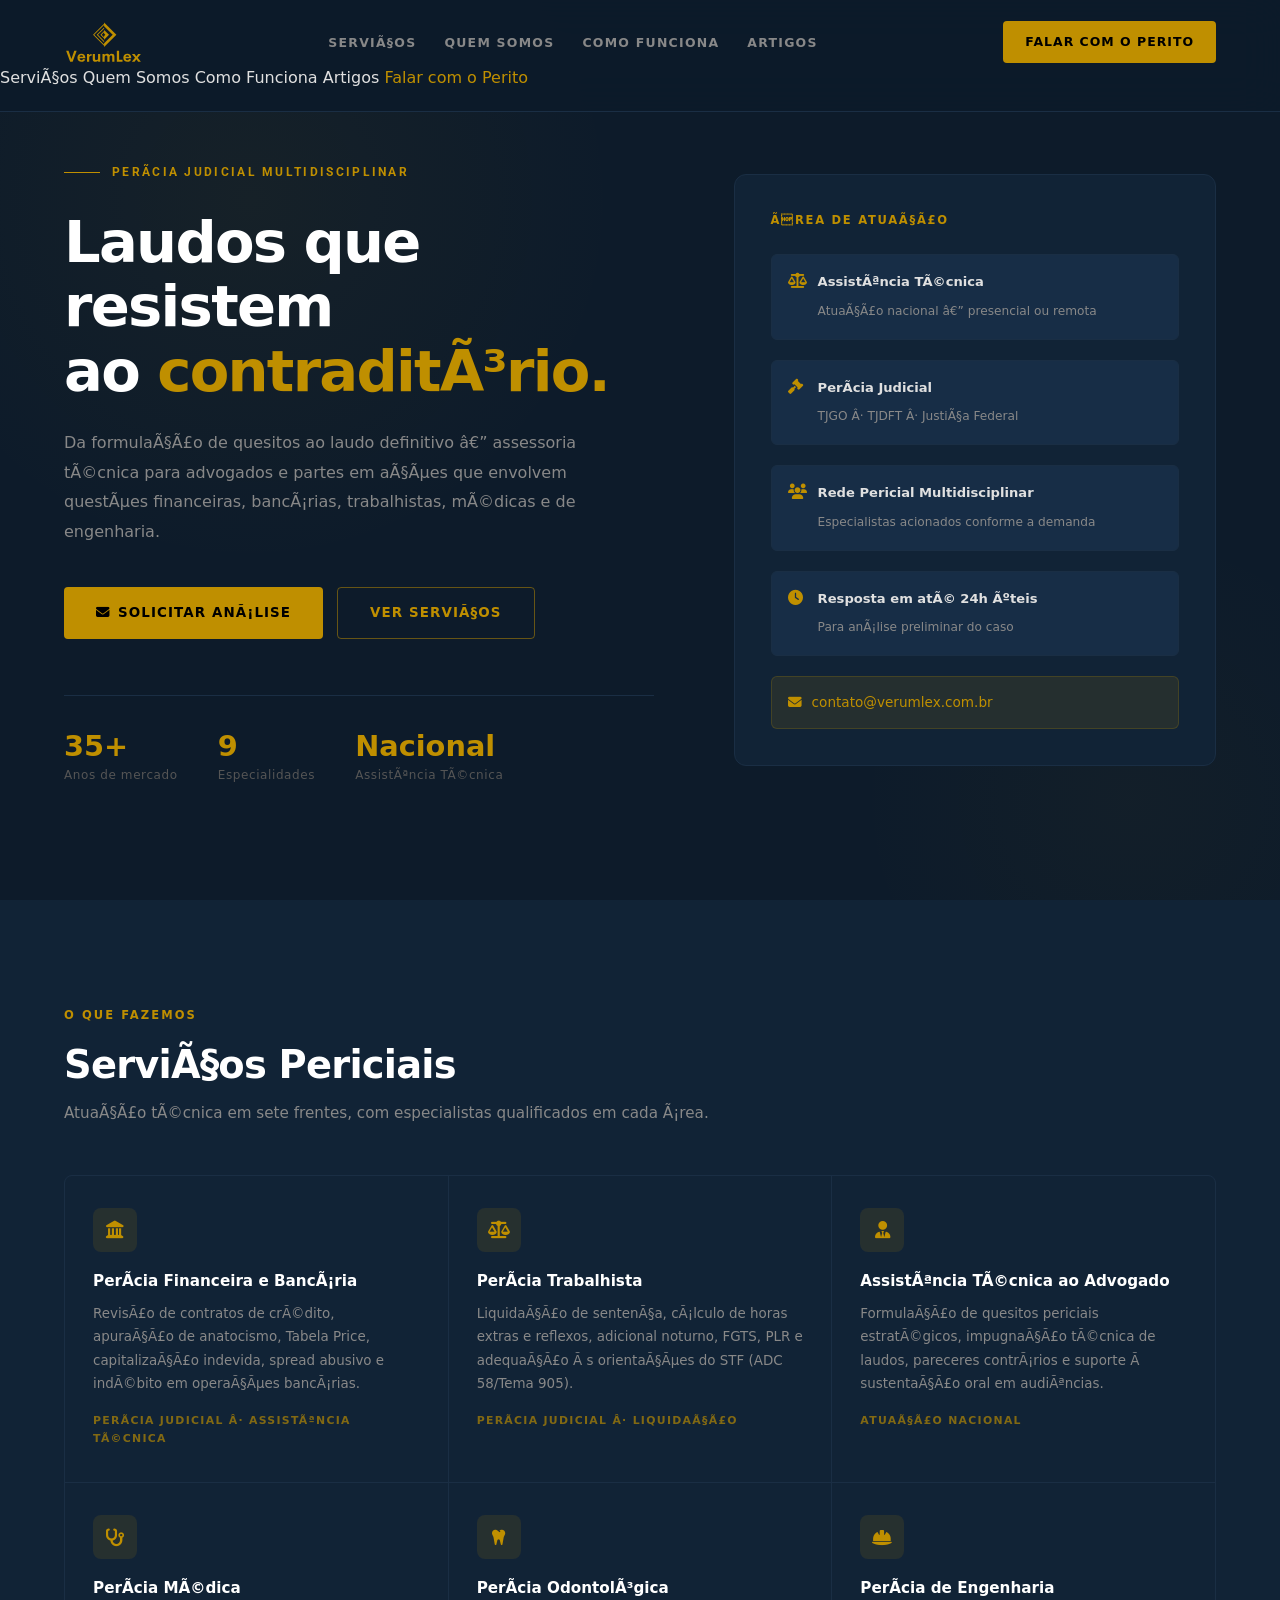
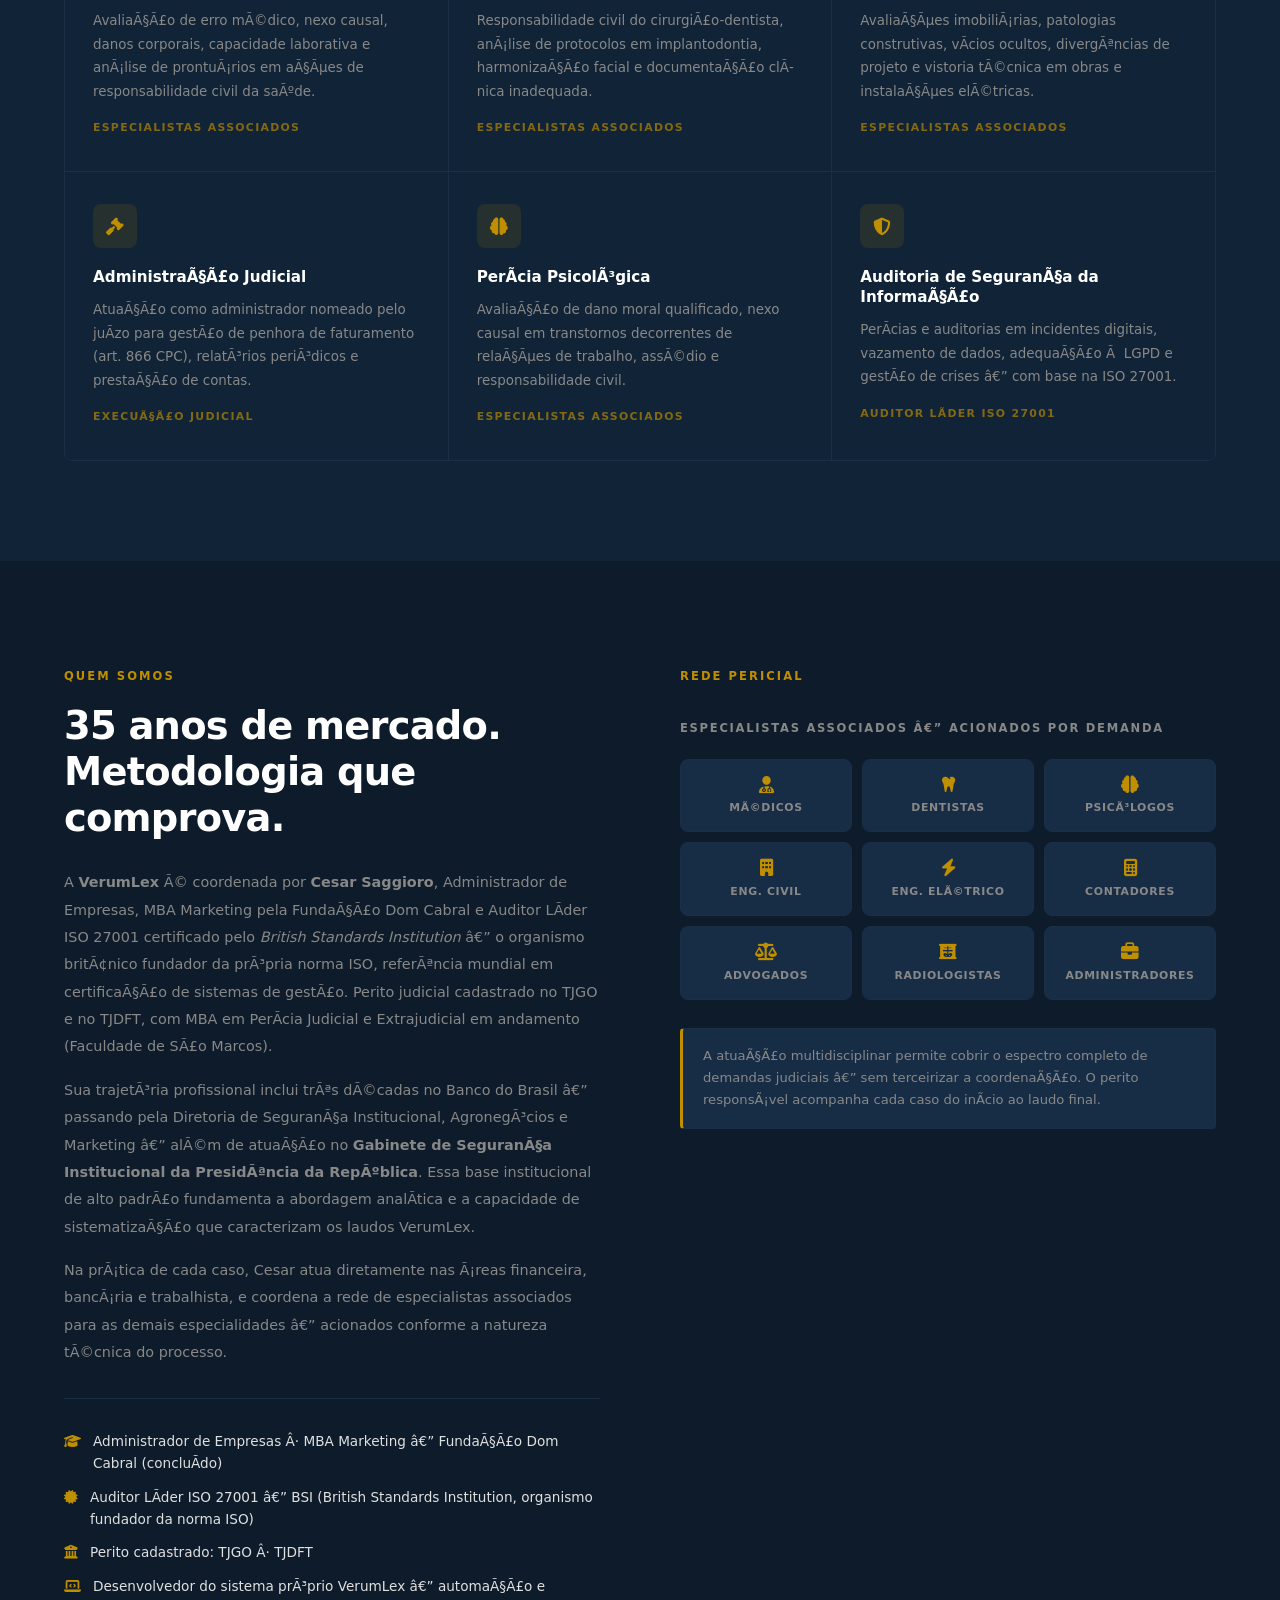
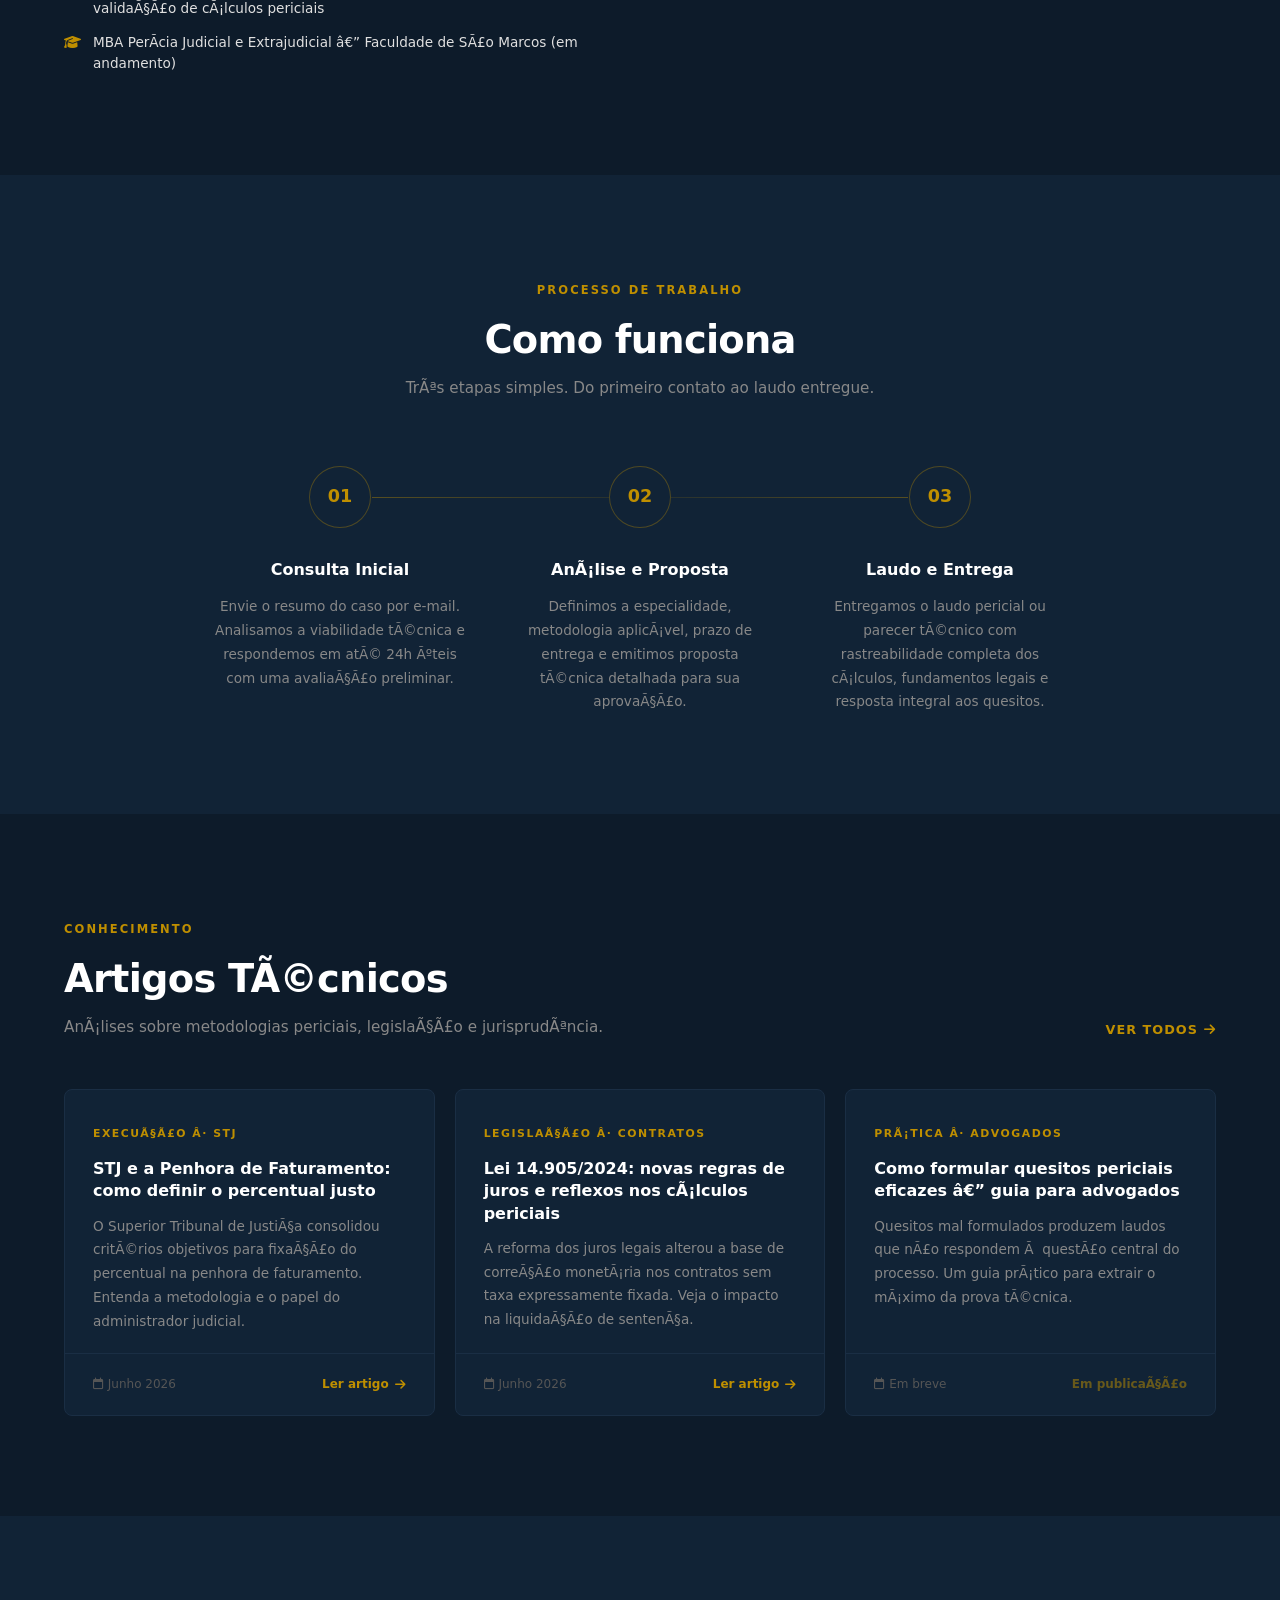
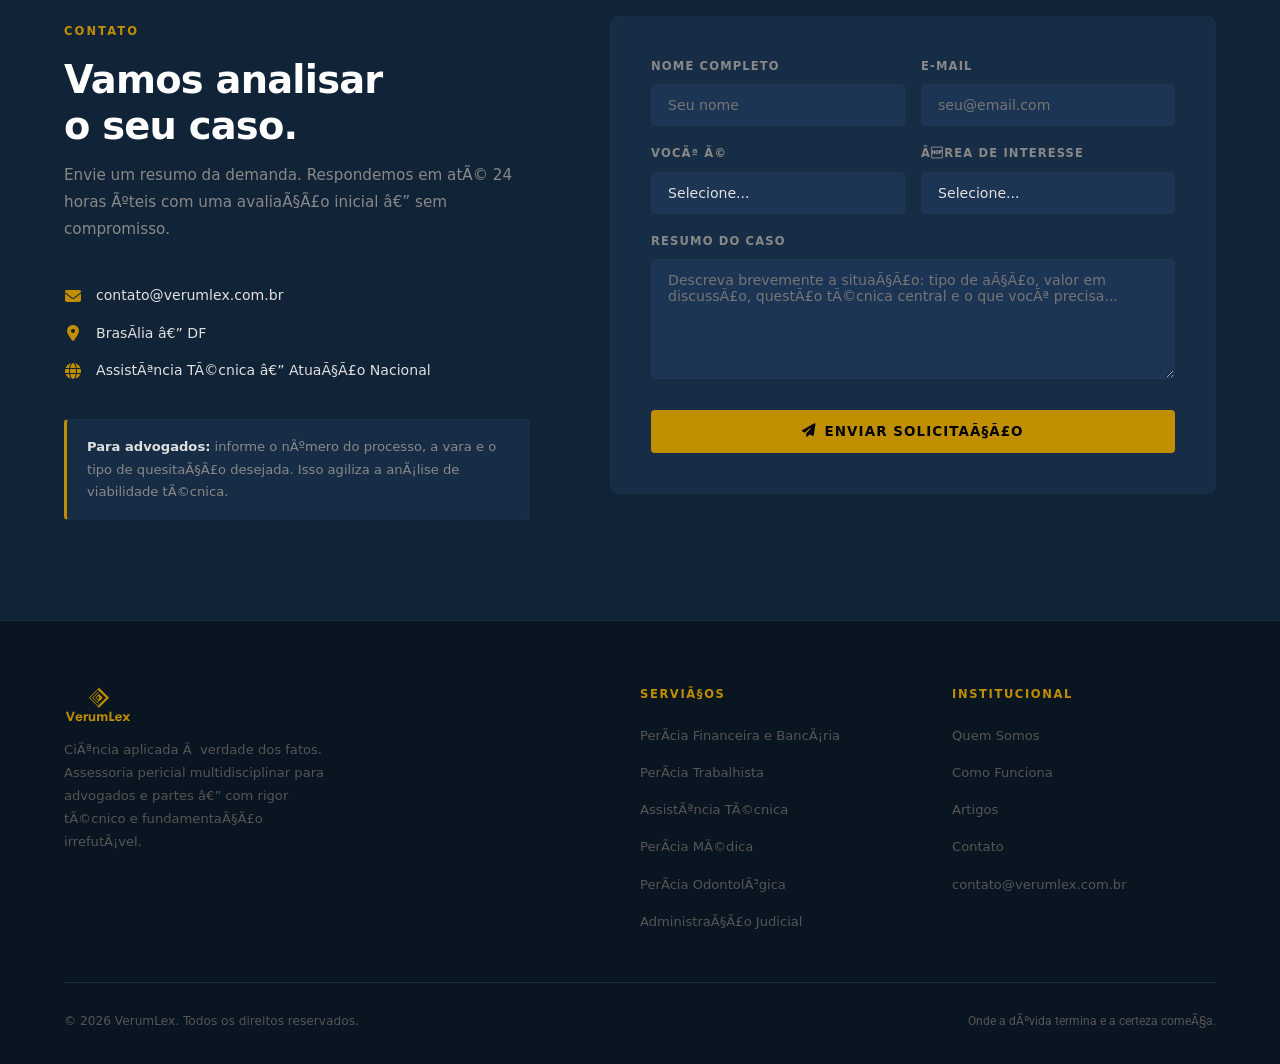
==== commit 6878daca: "Aplica tipografia da marca: Roboto + Segoe UI + Biennale via SVG - Body text: Segoe UI (system font " ====
--- a/index.html
+++ b/index.html
@@ -16,11 +16,11 @@
   <!-- Fonts -->
   <link rel="preconnect" href="https://fonts.googleapis.com">
   <link rel="preconnect" href="https://fonts.gstatic.com" crossorigin>
-  <link href="https://fonts.googleapis.com/css2?family=Montserrat:wght@300;400;500;600;700&display=swap" rel="stylesheet">
+  <link href="https://fonts.googleapis.com/css2?family=Roboto:wght@300;400;500;700&display=swap" rel="stylesheet">
   <!-- Icons -->
   <link rel="stylesheet" href="https://cdnjs.cloudflare.com/ajax/libs/font-awesome/6.5.0/css/all.min.css">
   <!-- CSS -->
-  <link rel="stylesheet" href="assets/css/style.css?v=4.0">
+  <link rel="stylesheet" href="assets/css/style.css?v=4.1">
   <!-- Favicon -->
   <link rel="icon" href="data:image/svg+xml,<svg xmlns='http://www.w3.org/2000/svg' viewBox='0 0 100 100'><text y='.9em' font-size='90'>âš–</text></svg>">
 </head>
@@ -511,7 +511,7 @@
 
     <div class="footer-bottom">
       <p>&copy; 2026 VerumLex. Todos os direitos reservados.</p>
-      <p>Onde a dÃºvida termina e a certeza comeÃ§a.</p>
+      <p class="footer-slogan">Onde a dÃºvida termina e a certeza comeÃ§a.</p>
     </div>
   </div>
 </footer>
--- a/assets/css/style.css
+++ b/assets/css/style.css
@@ -1,4 +1,4 @@
-/* VerumLex — style.css v4.0 | 2026-06-29 */
+/* VerumLex — style.css v4.1 | 2026-06-29 */
 
 /* ════ RESET & VARIABLES ════ */
 *, *::before, *::after { margin: 0; padding: 0; box-sizing: border-box; }
@@ -23,7 +23,7 @@
 html { scroll-behavior: smooth; }
 
 body {
-  font-family: 'Montserrat', sans-serif;
+  font-family: 'Segoe UI', system-ui, -apple-system, BlinkMacSystemFont, sans-serif;
   background: var(--bg);
   color: var(--text);
   line-height: 1.7;
@@ -71,7 +71,7 @@
   gap: 8px;
   padding: 14px 32px;
   border-radius: 4px;
-  font-family: 'Montserrat', sans-serif;
+  font-family: 'Segoe UI', system-ui, -apple-system, BlinkMacSystemFont, sans-serif;
   font-weight: 600;
   font-size: 0.84rem;
   letter-spacing: 0.08em;
@@ -134,12 +134,9 @@
   align-items: center;
   gap: 10px;
 }
-.nav-logo img { height: 36px; width: auto; }
+.nav-logo img { height: 44px; width: auto; }
 .nav-logo-text {
-  font-size: 1.05rem;
-  font-weight: 700;
-  letter-spacing: 0.12em;
-  color: #fff;
+  display: none; /* wordmark já está no SVG em Biennale */
 }
 .nav-links {
   display: flex;
@@ -177,6 +174,13 @@
 .nav-toggle.open span:nth-child(2) { opacity: 0; }
 .nav-toggle.open span:nth-child(3) { transform: translateY(-7px) rotate(-45deg); }
 
+/* ════ TIPOGRAFIA DE MARCA ════ */
+/* Roboto: slogans e taglines */
+.hero-eyebrow,
+.footer-slogan {
+  font-family: 'Roboto', sans-serif;
+}
+
 /* ════ HERO ════ */
 .hero {
   min-height: 100vh;
@@ -683,7 +687,7 @@
   border: 1px solid var(--border-hi);
   border-radius: 4px;
   color: var(--text);
-  font-family: 'Montserrat', sans-serif;
+  font-family: 'Segoe UI', system-ui, -apple-system, BlinkMacSystemFont, sans-serif;
   font-size: 0.88rem;
   outline: none;
   transition: border-color 0.2s;
@@ -715,11 +719,9 @@
   gap: 10px;
   margin-bottom: 16px;
 }
-.footer-logo img { height: 30px; }
+.footer-logo img { height: 38px; width: auto; }
 .footer-logo-text {
-  font-size: 0.95rem;
-  font-weight: 700;
-  letter-spacing: 0.12em;
+  display: none; /* wordmark já está no SVG em Biennale */
 }
 .footer-brand-text {
   font-size: 0.82rem;
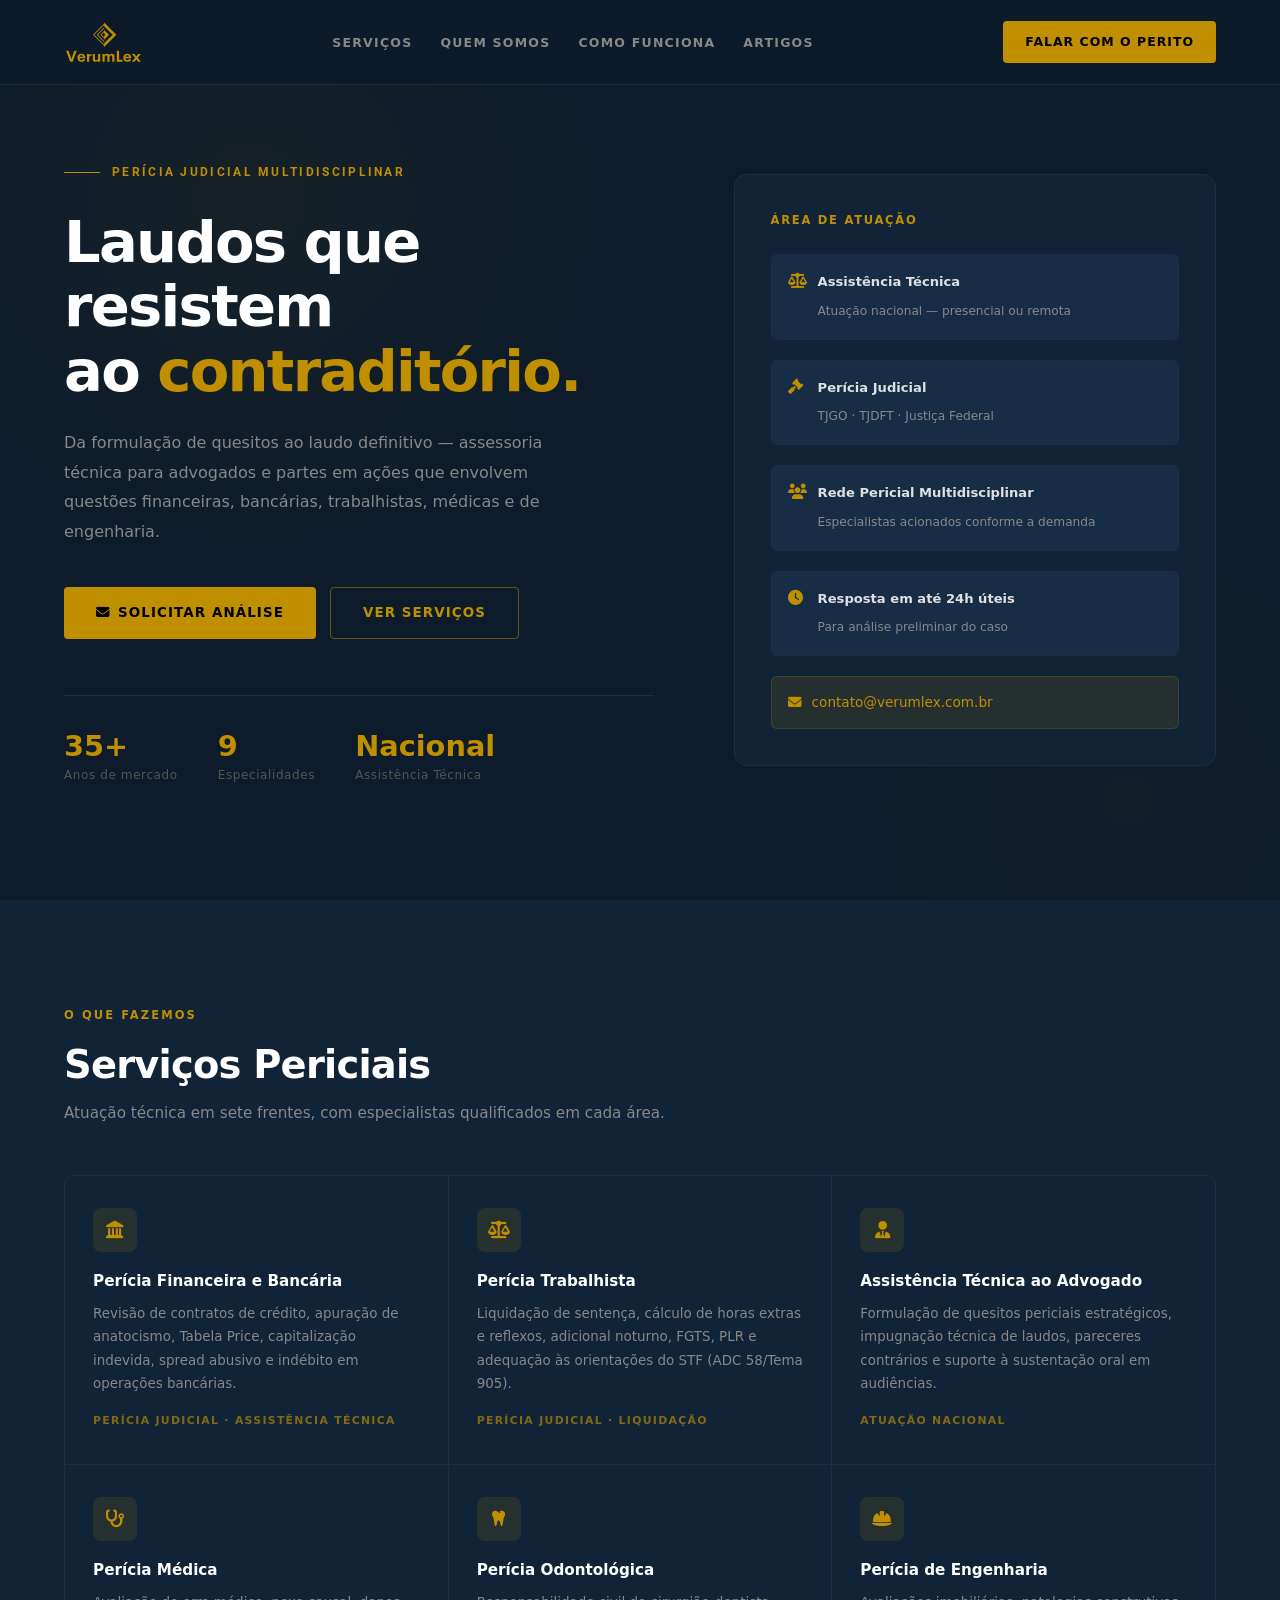
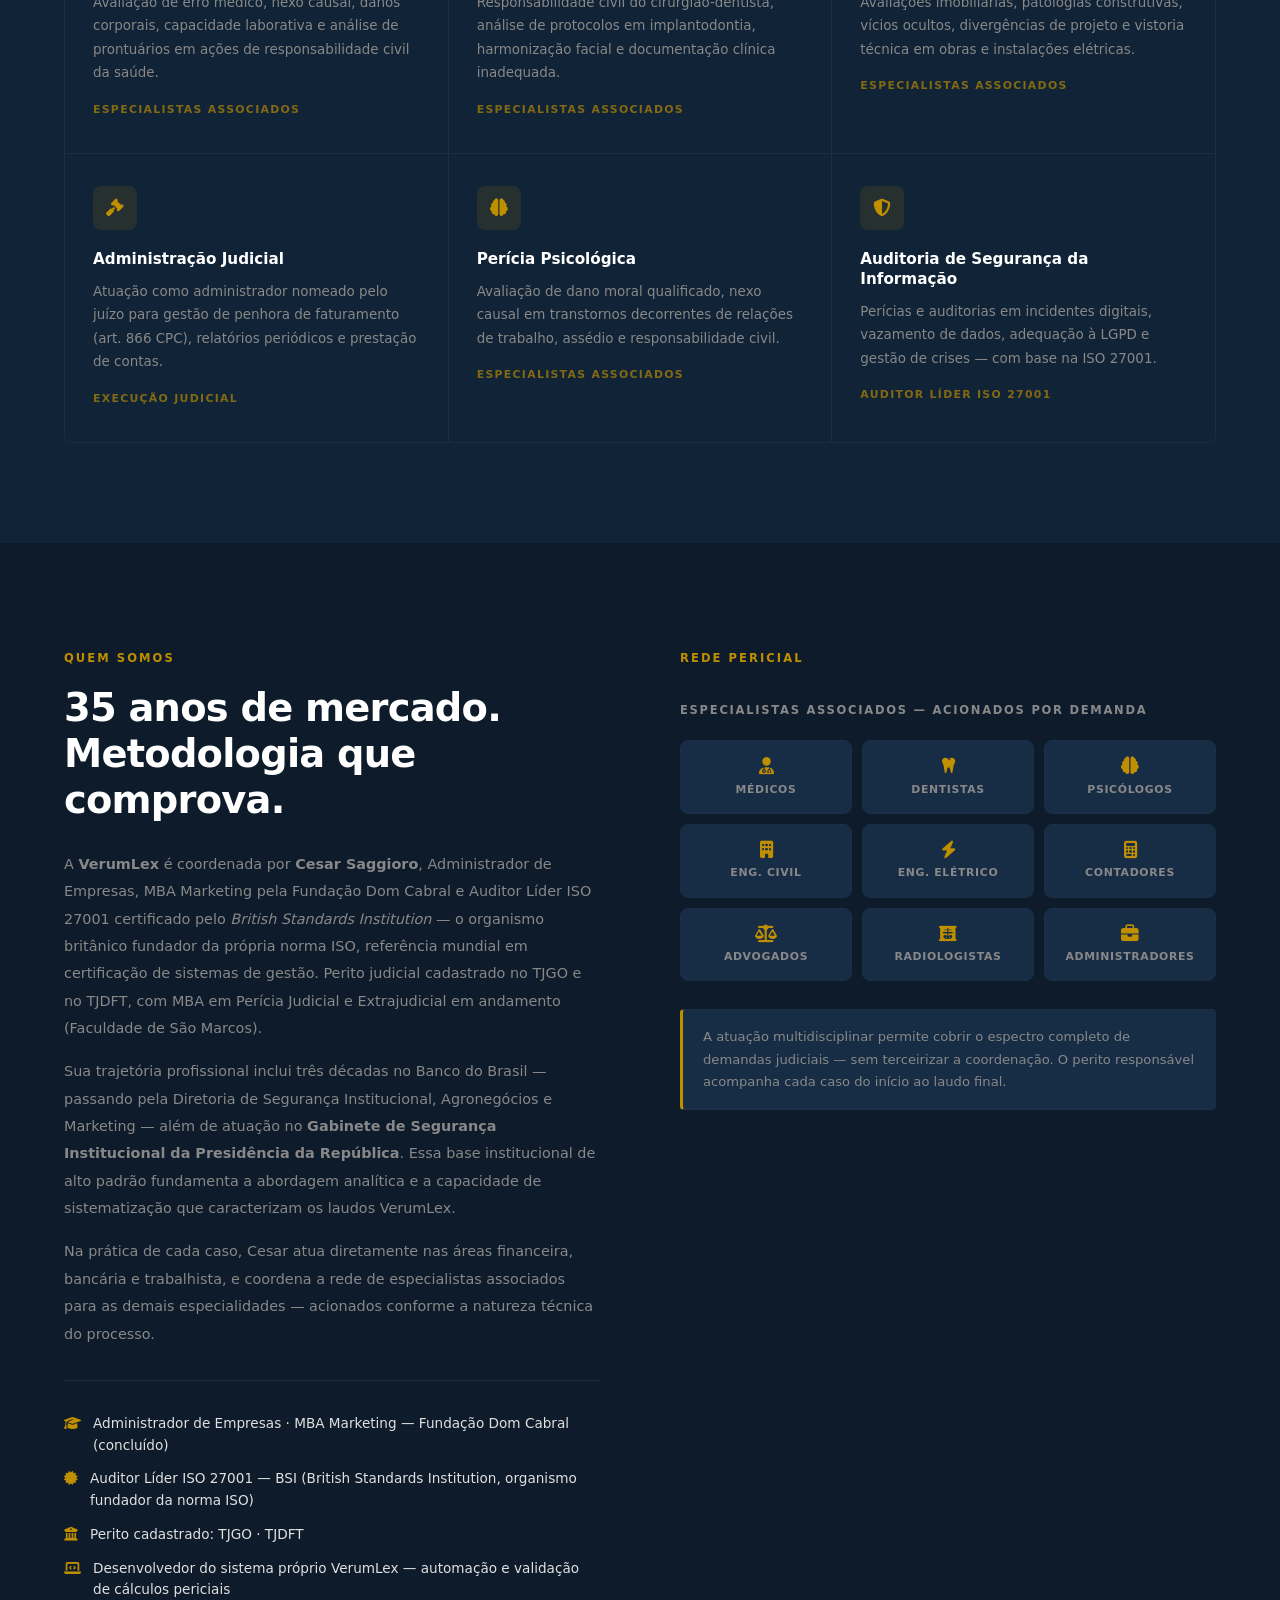
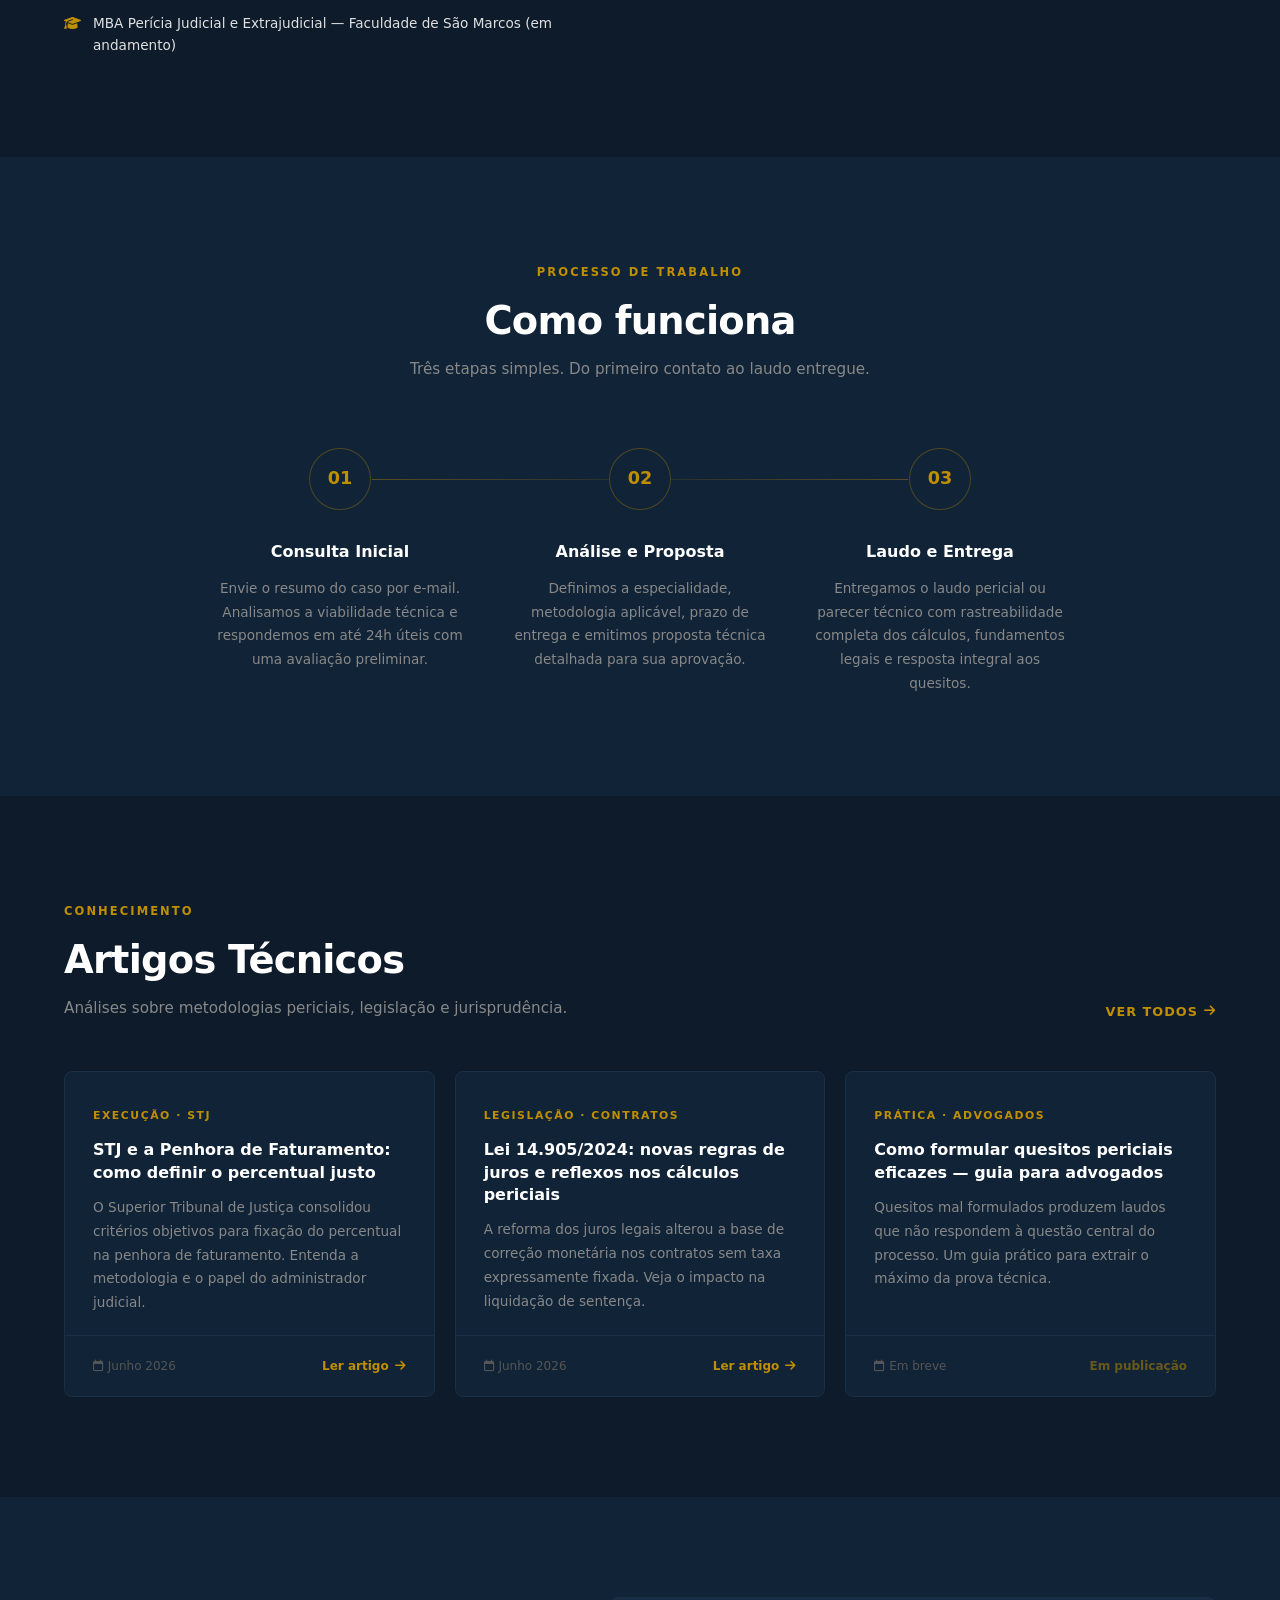
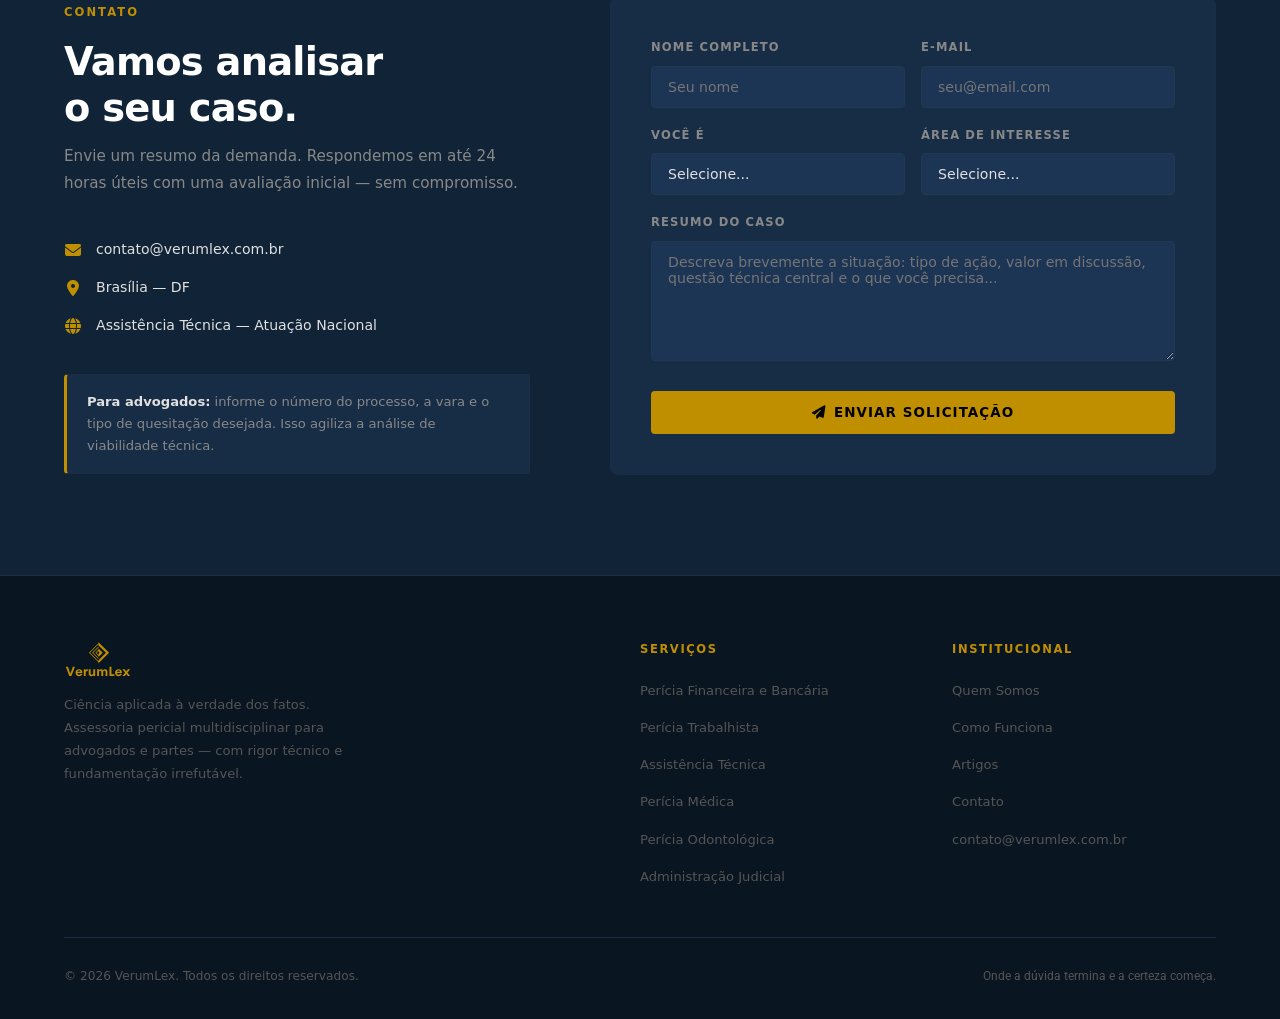
==== commit c033ffb2: "Corrige encoding UTF-8 e bug do menu mobile no desktop - Restaura HTMLs do commit 54c2287 (encoding " ====
--- a/index.html
+++ b/index.html
@@ -3,14 +3,14 @@
 <head>
   <meta charset="UTF-8">
   <meta name="viewport" content="width=device-width, initial-scale=1.0">
-  <title>VerumLex â€” PerÃ­cia Judicial Multidisciplinar</title>
-  <meta name="description" content="Assessoria pericial multidisciplinar para advogados e partes. PerÃ­cia financeira, bancÃ¡ria, trabalhista, mÃ©dica, odontolÃ³gica e de engenharia. AtuaÃ§Ã£o nacional.">
-  <meta name="keywords" content="perito judicial, assistÃªncia tÃ©cnica, perÃ­cia bancÃ¡ria, perÃ­cia trabalhista, perÃ­cia mÃ©dica, perÃ­cia odontolÃ³gica, cÃ¡lculos judiciais, liquidaÃ§Ã£o de sentenÃ§a, VerumLex, BrasÃ­lia">
+  <title>VerumLex — Perícia Judicial Multidisciplinar</title>
+  <meta name="description" content="Assessoria pericial multidisciplinar para advogados e partes. Perícia financeira, bancária, trabalhista, médica, odontológica e de engenharia. Atuação nacional.">
+  <meta name="keywords" content="perito judicial, assistência técnica, perícia bancária, perícia trabalhista, perícia médica, perícia odontológica, cálculos judiciais, liquidação de sentença, VerumLex, Brasília">
   <meta name="author" content="VerumLex">
   <meta name="robots" content="index, follow">
   <!-- Open Graph -->
-  <meta property="og:title" content="VerumLex â€” PerÃ­cia Judicial Multidisciplinar">
-  <meta property="og:description" content="Laudos que resistem ao contraditÃ³rio. AssistÃªncia tÃ©cnica e perÃ­cia judicial para advogados e partes, com atuaÃ§Ã£o nacional.">
+  <meta property="og:title" content="VerumLex — Perícia Judicial Multidisciplinar">
+  <meta property="og:description" content="Laudos que resistem ao contraditório. Assistência técnica e perícia judicial para advogados e partes, com atuação nacional.">
   <meta property="og:type" content="website">
   <meta property="og:url" content="https://verumlex.com.br">
   <!-- Fonts -->
@@ -22,14 +22,14 @@
   <!-- CSS -->
   <link rel="stylesheet" href="assets/css/style.css?v=4.1">
   <!-- Favicon -->
-  <link rel="icon" href="data:image/svg+xml,<svg xmlns='http://www.w3.org/2000/svg' viewBox='0 0 100 100'><text y='.9em' font-size='90'>âš–</text></svg>">
+  <link rel="icon" href="data:image/svg+xml,<svg xmlns='http://www.w3.org/2000/svg' viewBox='0 0 100 100'><text y='.9em' font-size='90'>⚖</text></svg>">
 </head>
 <body>
 
 <!-- Scroll progress indicator -->
 <div class="scroll-progress" id="scrollProgress"></div>
 
-<!-- â•â•â•â• NAVBAR â•â•â•â• -->
+<!-- ════ NAVBAR ════ -->
 <nav class="navbar" id="navbar">
   <div class="container nav-inner">
     <a href="#home" class="nav-logo">
@@ -37,7 +37,7 @@
       <span class="nav-logo-text">VERUMLEX</span>
     </a>
     <ul class="nav-links">
-      <li><a href="#servicos">ServiÃ§os</a></li>
+      <li><a href="#servicos">Serviços</a></li>
       <li><a href="#quem-somos">Quem Somos</a></li>
       <li><a href="#como-funciona">Como Funciona</a></li>
       <li><a href="#artigos">Artigos</a></li>
@@ -48,7 +48,7 @@
     </button>
   </div>
   <div class="nav-mobile-menu" id="navMobile">
-    <a href="#servicos" class="nav-m-link">ServiÃ§os</a>
+    <a href="#servicos" class="nav-m-link">Serviços</a>
     <a href="#quem-somos" class="nav-m-link">Quem Somos</a>
     <a href="#como-funciona" class="nav-m-link">Como Funciona</a>
     <a href="#artigos" class="nav-m-link">Artigos</a>
@@ -56,25 +56,25 @@
   </div>
 </nav>
 
-<!-- â•â•â•â• HERO â•â•â•â• -->
+<!-- ════ HERO ════ -->
 <section id="home" class="hero">
   <div class="hero-bg-glow"></div>
   <div class="hero-bg-glow-2"></div>
   <div class="container hero-inner">
 
     <div class="hero-text-block">
-      <div class="hero-eyebrow">PerÃ­cia Judicial Multidisciplinar</div>
+      <div class="hero-eyebrow">Perícia Judicial Multidisciplinar</div>
       <h1 class="hero-title">
-        Laudos que resistem<br>ao <span class="gold">contraditÃ³rio.</span>
+        Laudos que resistem<br>ao <span class="gold">contraditório.</span>
       </h1>
       <p class="hero-text">
-        Da formulaÃ§Ã£o de quesitos ao laudo definitivo â€” assessoria tÃ©cnica para advogados e partes em aÃ§Ãµes que envolvem questÃµes financeiras, bancÃ¡rias, trabalhistas, mÃ©dicas e de engenharia.
+        Da formulação de quesitos ao laudo definitivo — assessoria técnica para advogados e partes em ações que envolvem questões financeiras, bancárias, trabalhistas, médicas e de engenharia.
       </p>
       <div class="hero-buttons">
         <a href="#contato" class="btn btn-gold">
-          <i class="fa-solid fa-envelope"></i> Solicitar AnÃ¡lise
+          <i class="fa-solid fa-envelope"></i> Solicitar Análise
         </a>
-        <a href="#servicos" class="btn btn-outline">Ver ServiÃ§os</a>
+        <a href="#servicos" class="btn btn-outline">Ver Serviços</a>
       </div>
       <div class="hero-stats">
         <div class="stat-item">
@@ -87,25 +87,25 @@
         </div>
         <div class="stat-item">
           <div class="stat-number">Nacional</div>
-          <div class="stat-label">AssistÃªncia TÃ©cnica</div>
+          <div class="stat-label">Assistência Técnica</div>
         </div>
       </div>
     </div>
 
     <div class="hero-panel">
-      <div class="hero-panel-title">Ãrea de AtuaÃ§Ã£o</div>
+      <div class="hero-panel-title">Área de Atuação</div>
       <div class="coverage-item">
         <i class="fa-solid fa-scale-balanced"></i>
         <div>
-          <span class="cov-label">AssistÃªncia TÃ©cnica</span>
-          <span class="cov-sub">AtuaÃ§Ã£o nacional â€” presencial ou remota</span>
+          <span class="cov-label">Assistência Técnica</span>
+          <span class="cov-sub">Atuação nacional — presencial ou remota</span>
         </div>
       </div>
       <div class="coverage-item">
         <i class="fa-solid fa-gavel"></i>
         <div>
-          <span class="cov-label">PerÃ­cia Judicial</span>
-          <span class="cov-sub">TJGO Â· TJDFT Â· JustiÃ§a Federal</span>
+          <span class="cov-label">Perícia Judicial</span>
+          <span class="cov-sub">TJGO · TJDFT · Justiça Federal</span>
         </div>
       </div>
       <div class="coverage-item">
@@ -118,8 +118,8 @@
       <div class="coverage-item">
         <i class="fa-solid fa-clock"></i>
         <div>
-          <span class="cov-label">Resposta em atÃ© 24h Ãºteis</span>
-          <span class="cov-sub">Para anÃ¡lise preliminar do caso</span>
+          <span class="cov-label">Resposta em até 24h úteis</span>
+          <span class="cov-sub">Para análise preliminar do caso</span>
         </div>
       </div>
       <a href="mailto:contato@verumlex.com.br" class="hero-email">
@@ -131,84 +131,84 @@
   </div>
 </section>
 
-<!-- â•â•â•â• SERVICES â•â•â•â• -->
+<!-- ════ SERVICES ════ -->
 <section id="servicos" class="services">
   <div class="container">
     <div class="services-header">
       <span class="section-label">O que fazemos</span>
-      <h2 class="section-title">ServiÃ§os Periciais</h2>
-      <p class="section-sub">AtuaÃ§Ã£o tÃ©cnica em sete frentes, com especialistas qualificados em cada Ã¡rea.</p>
+      <h2 class="section-title">Serviços Periciais</h2>
+      <p class="section-sub">Atuação técnica em sete frentes, com especialistas qualificados em cada área.</p>
     </div>
     <div class="services-grid">
 
       <div class="service-card">
         <div class="service-icon"><i class="fa-solid fa-landmark"></i></div>
-        <h3>PerÃ­cia Financeira e BancÃ¡ria</h3>
-        <p>RevisÃ£o de contratos de crÃ©dito, apuraÃ§Ã£o de anatocismo, Tabela Price, capitalizaÃ§Ã£o indevida, spread abusivo e indÃ©bito em operaÃ§Ãµes bancÃ¡rias.</p>
-        <span class="service-tag">PerÃ­cia Judicial Â· AssistÃªncia TÃ©cnica</span>
+        <h3>Perícia Financeira e Bancária</h3>
+        <p>Revisão de contratos de crédito, apuração de anatocismo, Tabela Price, capitalização indevida, spread abusivo e indébito em operações bancárias.</p>
+        <span class="service-tag">Perícia Judicial · Assistência Técnica</span>
       </div>
 
       <div class="service-card">
         <div class="service-icon"><i class="fa-solid fa-scale-balanced"></i></div>
-        <h3>PerÃ­cia Trabalhista</h3>
-        <p>LiquidaÃ§Ã£o de sentenÃ§a, cÃ¡lculo de horas extras e reflexos, adicional noturno, FGTS, PLR e adequaÃ§Ã£o Ã s orientaÃ§Ãµes do STF (ADC 58/Tema 905).</p>
-        <span class="service-tag">PerÃ­cia Judicial Â· LiquidaÃ§Ã£o</span>
+        <h3>Perícia Trabalhista</h3>
+        <p>Liquidação de sentença, cálculo de horas extras e reflexos, adicional noturno, FGTS, PLR e adequação às orientações do STF (ADC 58/Tema 905).</p>
+        <span class="service-tag">Perícia Judicial · Liquidação</span>
       </div>
 
       <div class="service-card">
         <div class="service-icon"><i class="fa-solid fa-user-tie"></i></div>
-        <h3>AssistÃªncia TÃ©cnica ao Advogado</h3>
-        <p>FormulaÃ§Ã£o de quesitos periciais estratÃ©gicos, impugnaÃ§Ã£o tÃ©cnica de laudos, pareceres contrÃ¡rios e suporte Ã  sustentaÃ§Ã£o oral em audiÃªncias.</p>
-        <span class="service-tag">AtuaÃ§Ã£o Nacional</span>
+        <h3>Assistência Técnica ao Advogado</h3>
+        <p>Formulação de quesitos periciais estratégicos, impugnação técnica de laudos, pareceres contrários e suporte à sustentação oral em audiências.</p>
+        <span class="service-tag">Atuação Nacional</span>
       </div>
 
       <div class="service-card">
         <div class="service-icon"><i class="fa-solid fa-stethoscope"></i></div>
-        <h3>PerÃ­cia MÃ©dica</h3>
-        <p>AvaliaÃ§Ã£o de erro mÃ©dico, nexo causal, danos corporais, capacidade laborativa e anÃ¡lise de prontuÃ¡rios em aÃ§Ãµes de responsabilidade civil da saÃºde.</p>
+        <h3>Perícia Médica</h3>
+        <p>Avaliação de erro médico, nexo causal, danos corporais, capacidade laborativa e análise de prontuários em ações de responsabilidade civil da saúde.</p>
         <span class="service-tag">Especialistas Associados</span>
       </div>
 
       <div class="service-card">
         <div class="service-icon"><i class="fa-solid fa-tooth"></i></div>
-        <h3>PerÃ­cia OdontolÃ³gica</h3>
-        <p>Responsabilidade civil do cirurgiÃ£o-dentista, anÃ¡lise de protocolos em implantodontia, harmonizaÃ§Ã£o facial e documentaÃ§Ã£o clÃ­nica inadequada.</p>
+        <h3>Perícia Odontológica</h3>
+        <p>Responsabilidade civil do cirurgião-dentista, análise de protocolos em implantodontia, harmonização facial e documentação clínica inadequada.</p>
         <span class="service-tag">Especialistas Associados</span>
       </div>
 
       <div class="service-card">
         <div class="service-icon"><i class="fa-solid fa-helmet-safety"></i></div>
-        <h3>PerÃ­cia de Engenharia</h3>
-        <p>AvaliaÃ§Ãµes imobiliÃ¡rias, patologias construtivas, vÃ­cios ocultos, divergÃªncias de projeto e vistoria tÃ©cnica em obras e instalaÃ§Ãµes elÃ©tricas.</p>
+        <h3>Perícia de Engenharia</h3>
+        <p>Avaliações imobiliárias, patologias construtivas, vícios ocultos, divergências de projeto e vistoria técnica em obras e instalações elétricas.</p>
         <span class="service-tag">Especialistas Associados</span>
       </div>
 
       <div class="service-card">
         <div class="service-icon"><i class="fa-solid fa-gavel"></i></div>
-        <h3>AdministraÃ§Ã£o Judicial</h3>
-        <p>AtuaÃ§Ã£o como administrador nomeado pelo juÃ­zo para gestÃ£o de penhora de faturamento (art. 866 CPC), relatÃ³rios periÃ³dicos e prestaÃ§Ã£o de contas.</p>
-        <span class="service-tag">ExecuÃ§Ã£o Judicial</span>
+        <h3>Administração Judicial</h3>
+        <p>Atuação como administrador nomeado pelo juízo para gestão de penhora de faturamento (art. 866 CPC), relatórios periódicos e prestação de contas.</p>
+        <span class="service-tag">Execução Judicial</span>
       </div>
 
       <div class="service-card">
         <div class="service-icon"><i class="fa-solid fa-brain"></i></div>
-        <h3>PerÃ­cia PsicolÃ³gica</h3>
-        <p>AvaliaÃ§Ã£o de dano moral qualificado, nexo causal em transtornos decorrentes de relaÃ§Ãµes de trabalho, assÃ©dio e responsabilidade civil.</p>
+        <h3>Perícia Psicológica</h3>
+        <p>Avaliação de dano moral qualificado, nexo causal em transtornos decorrentes de relações de trabalho, assédio e responsabilidade civil.</p>
         <span class="service-tag">Especialistas Associados</span>
       </div>
 
       <div class="service-card">
         <div class="service-icon"><i class="fa-solid fa-shield-halved"></i></div>
-        <h3>Auditoria de SeguranÃ§a da InformaÃ§Ã£o</h3>
-        <p>PerÃ­cias e auditorias em incidentes digitais, vazamento de dados, adequaÃ§Ã£o Ã  LGPD e gestÃ£o de crises â€” com base na ISO 27001.</p>
-        <span class="service-tag">Auditor LÃ­der ISO 27001</span>
+        <h3>Auditoria de Segurança da Informação</h3>
+        <p>Perícias e auditorias em incidentes digitais, vazamento de dados, adequação à LGPD e gestão de crises — com base na ISO 27001.</p>
+        <span class="service-tag">Auditor Líder ISO 27001</span>
       </div>
 
     </div>
   </div>
 </section>
 
-<!-- â•â•â•â• ABOUT â•â•â•â• -->
+<!-- ════ ABOUT ════ -->
 <section id="quem-somos" class="about">
   <div class="container about-grid">
 
@@ -217,46 +217,46 @@
       <h2 class="section-title">35 anos de mercado.<br>Metodologia que comprova.</h2>
       <div class="about-body">
         <p>
-          A <strong>VerumLex</strong> Ã© coordenada por <strong>Cesar Saggioro</strong>, Administrador de Empresas, MBA Marketing pela FundaÃ§Ã£o Dom Cabral e Auditor LÃ­der ISO 27001 certificado pelo <em>British Standards Institution</em> â€” o organismo britÃ¢nico fundador da prÃ³pria norma ISO, referÃªncia mundial em certificaÃ§Ã£o de sistemas de gestÃ£o. Perito judicial cadastrado no TJGO e no TJDFT, com MBA em PerÃ­cia Judicial e Extrajudicial em andamento (Faculdade de SÃ£o Marcos).
+          A <strong>VerumLex</strong> é coordenada por <strong>Cesar Saggioro</strong>, Administrador de Empresas, MBA Marketing pela Fundação Dom Cabral e Auditor Líder ISO 27001 certificado pelo <em>British Standards Institution</em> — o organismo britânico fundador da própria norma ISO, referência mundial em certificação de sistemas de gestão. Perito judicial cadastrado no TJGO e no TJDFT, com MBA em Perícia Judicial e Extrajudicial em andamento (Faculdade de São Marcos).
         </p>
         <p>
-          Sua trajetÃ³ria profissional inclui trÃªs dÃ©cadas no Banco do Brasil â€” passando pela Diretoria de SeguranÃ§a Institucional, AgronegÃ³cios e Marketing â€” alÃ©m de atuaÃ§Ã£o no <strong>Gabinete de SeguranÃ§a Institucional da PresidÃªncia da RepÃºblica</strong>. Essa base institucional de alto padrÃ£o fundamenta a abordagem analÃ­tica e a capacidade de sistematizaÃ§Ã£o que caracterizam os laudos VerumLex.
+          Sua trajetória profissional inclui três décadas no Banco do Brasil — passando pela Diretoria de Segurança Institucional, Agronegócios e Marketing — além de atuação no <strong>Gabinete de Segurança Institucional da Presidência da República</strong>. Essa base institucional de alto padrão fundamenta a abordagem analítica e a capacidade de sistematização que caracterizam os laudos VerumLex.
         </p>
         <p>
-          Na prÃ¡tica de cada caso, Cesar atua diretamente nas Ã¡reas financeira, bancÃ¡ria e trabalhista, e coordena a rede de especialistas associados para as demais especialidades â€” acionados conforme a natureza tÃ©cnica do processo.
+          Na prática de cada caso, Cesar atua diretamente nas áreas financeira, bancária e trabalhista, e coordena a rede de especialistas associados para as demais especialidades — acionados conforme a natureza técnica do processo.
         </p>
       </div>
       <div class="about-highlights">
         <div class="hi-item">
           <i class="fa-solid fa-graduation-cap"></i>
-          <span>Administrador de Empresas Â· MBA Marketing â€” FundaÃ§Ã£o Dom Cabral (concluÃ­do)</span>
+          <span>Administrador de Empresas · MBA Marketing — Fundação Dom Cabral (concluído)</span>
         </div>
         <div class="hi-item">
           <i class="fa-solid fa-certificate"></i>
-          <span>Auditor LÃ­der ISO 27001 â€” BSI (British Standards Institution, organismo fundador da norma ISO)</span>
+          <span>Auditor Líder ISO 27001 — BSI (British Standards Institution, organismo fundador da norma ISO)</span>
         </div>
         <div class="hi-item">
           <i class="fa-solid fa-building-columns"></i>
-          <span>Perito cadastrado: TJGO Â· TJDFT</span>
+          <span>Perito cadastrado: TJGO · TJDFT</span>
         </div>
         <div class="hi-item">
           <i class="fa-solid fa-laptop-code"></i>
-          <span>Desenvolvedor do sistema prÃ³prio VerumLex â€” automaÃ§Ã£o e validaÃ§Ã£o de cÃ¡lculos periciais</span>
+          <span>Desenvolvedor do sistema próprio VerumLex — automação e validação de cálculos periciais</span>
         </div>
         <div class="hi-item">
           <i class="fa-solid fa-graduation-cap"></i>
-          <span>MBA PerÃ­cia Judicial e Extrajudicial â€” Faculdade de SÃ£o Marcos (em andamento)</span>
+          <span>MBA Perícia Judicial e Extrajudicial — Faculdade de São Marcos (em andamento)</span>
         </div>
       </div>
     </div>
 
     <div class="about-right">
       <span class="section-label">Rede pericial</span>
-      <p class="spec-header" style="margin-top:16px">Especialistas associados â€” acionados por demanda</p>
+      <p class="spec-header" style="margin-top:16px">Especialistas associados — acionados por demanda</p>
       <div class="specialists-grid">
         <div class="spec-item">
           <i class="fa-solid fa-user-doctor"></i>
-          <span>MÃ©dicos</span>
+          <span>Médicos</span>
         </div>
         <div class="spec-item">
           <i class="fa-solid fa-tooth"></i>
@@ -264,7 +264,7 @@
         </div>
         <div class="spec-item">
           <i class="fa-solid fa-brain"></i>
-          <span>PsicÃ³logos</span>
+          <span>Psicólogos</span>
         </div>
         <div class="spec-item">
           <i class="fa-solid fa-building"></i>
@@ -272,7 +272,7 @@
         </div>
         <div class="spec-item">
           <i class="fa-solid fa-bolt"></i>
-          <span>Eng. ElÃ©trico</span>
+          <span>Eng. Elétrico</span>
         </div>
         <div class="spec-item">
           <i class="fa-solid fa-calculator"></i>
@@ -292,50 +292,50 @@
         </div>
       </div>
       <div class="about-note">
-        A atuaÃ§Ã£o multidisciplinar permite cobrir o espectro completo de demandas judiciais â€” sem terceirizar a coordenaÃ§Ã£o. O perito responsÃ¡vel acompanha cada caso do inÃ­cio ao laudo final.
+        A atuação multidisciplinar permite cobrir o espectro completo de demandas judiciais — sem terceirizar a coordenação. O perito responsável acompanha cada caso do início ao laudo final.
       </div>
     </div>
 
   </div>
 </section>
 
-<!-- â•â•â•â• HOW IT WORKS â•â•â•â• -->
+<!-- ════ HOW IT WORKS ════ -->
 <section id="como-funciona" class="process">
   <div class="container">
     <div class="process-header">
       <span class="section-label">Processo de trabalho</span>
       <h2 class="section-title">Como funciona</h2>
-      <p class="section-sub" style="max-width:540px;margin:12px auto 0">TrÃªs etapas simples. Do primeiro contato ao laudo entregue.</p>
+      <p class="section-sub" style="max-width:540px;margin:12px auto 0">Três etapas simples. Do primeiro contato ao laudo entregue.</p>
     </div>
     <div class="process-steps">
       <div class="process-connector"></div>
       <div class="process-step">
         <div class="step-num">01</div>
         <h3>Consulta Inicial</h3>
-        <p>Envie o resumo do caso por e-mail. Analisamos a viabilidade tÃ©cnica e respondemos em atÃ© 24h Ãºteis com uma avaliaÃ§Ã£o preliminar.</p>
+        <p>Envie o resumo do caso por e-mail. Analisamos a viabilidade técnica e respondemos em até 24h úteis com uma avaliação preliminar.</p>
       </div>
       <div class="process-step">
         <div class="step-num">02</div>
-        <h3>AnÃ¡lise e Proposta</h3>
-        <p>Definimos a especialidade, metodologia aplicÃ¡vel, prazo de entrega e emitimos proposta tÃ©cnica detalhada para sua aprovaÃ§Ã£o.</p>
+        <h3>Análise e Proposta</h3>
+        <p>Definimos a especialidade, metodologia aplicável, prazo de entrega e emitimos proposta técnica detalhada para sua aprovação.</p>
       </div>
       <div class="process-step">
         <div class="step-num">03</div>
         <h3>Laudo e Entrega</h3>
-        <p>Entregamos o laudo pericial ou parecer tÃ©cnico com rastreabilidade completa dos cÃ¡lculos, fundamentos legais e resposta integral aos quesitos.</p>
+        <p>Entregamos o laudo pericial ou parecer técnico com rastreabilidade completa dos cálculos, fundamentos legais e resposta integral aos quesitos.</p>
       </div>
     </div>
   </div>
 </section>
 
-<!-- â•â•â•â• ARTICLES â•â•â•â• -->
+<!-- ════ ARTICLES ════ -->
 <section id="artigos" class="articles">
   <div class="container">
     <div class="articles-header">
       <div>
         <span class="section-label">Conhecimento</span>
-        <h2 class="section-title">Artigos TÃ©cnicos</h2>
-        <p class="section-sub" style="margin-top:8px">AnÃ¡lises sobre metodologias periciais, legislaÃ§Ã£o e jurisprudÃªncia.</p>
+        <h2 class="section-title">Artigos Técnicos</h2>
+        <p class="section-sub" style="margin-top:8px">Análises sobre metodologias periciais, legislação e jurisprudência.</p>
       </div>
       <a href="artigos/" class="articles-link">Ver todos <i class="fa-solid fa-arrow-right"></i></a>
     </div>
@@ -343,9 +343,9 @@
 
       <a href="artigos/penhora-faturamento-stj.html" class="article-card">
         <div class="article-body">
-          <span class="article-tag">ExecuÃ§Ã£o Â· STJ</span>
+          <span class="article-tag">Execução · STJ</span>
           <h3>STJ e a Penhora de Faturamento: como definir o percentual justo</h3>
-          <p>O Superior Tribunal de JustiÃ§a consolidou critÃ©rios objetivos para fixaÃ§Ã£o do percentual na penhora de faturamento. Entenda a metodologia e o papel do administrador judicial.</p>
+          <p>O Superior Tribunal de Justiça consolidou critérios objetivos para fixação do percentual na penhora de faturamento. Entenda a metodologia e o papel do administrador judicial.</p>
         </div>
         <div class="article-footer">
           <span class="article-date"><i class="fa-regular fa-calendar"></i> Junho 2026</span>
@@ -355,9 +355,9 @@
 
       <a href="artigos/lei-14905-2024-juros.html" class="article-card">
         <div class="article-body">
-          <span class="article-tag">LegislaÃ§Ã£o Â· Contratos</span>
-          <h3>Lei 14.905/2024: novas regras de juros e reflexos nos cÃ¡lculos periciais</h3>
-          <p>A reforma dos juros legais alterou a base de correÃ§Ã£o monetÃ¡ria nos contratos sem taxa expressamente fixada. Veja o impacto na liquidaÃ§Ã£o de sentenÃ§a.</p>
+          <span class="article-tag">Legislação · Contratos</span>
+          <h3>Lei 14.905/2024: novas regras de juros e reflexos nos cálculos periciais</h3>
+          <p>A reforma dos juros legais alterou a base de correção monetária nos contratos sem taxa expressamente fixada. Veja o impacto na liquidação de sentença.</p>
         </div>
         <div class="article-footer">
           <span class="article-date"><i class="fa-regular fa-calendar"></i> Junho 2026</span>
@@ -367,13 +367,13 @@
 
       <a href="artigos/quesitos-periciais-guia.html" class="article-card">
         <div class="article-body">
-          <span class="article-tag">PrÃ¡tica Â· Advogados</span>
-          <h3>Como formular quesitos periciais eficazes â€” guia para advogados</h3>
-          <p>Quesitos mal formulados produzem laudos que nÃ£o respondem Ã  questÃ£o central do processo. Um guia prÃ¡tico para extrair o mÃ¡ximo da prova tÃ©cnica.</p>
+          <span class="article-tag">Prática · Advogados</span>
+          <h3>Como formular quesitos periciais eficazes — guia para advogados</h3>
+          <p>Quesitos mal formulados produzem laudos que não respondem à questão central do processo. Um guia prático para extrair o máximo da prova técnica.</p>
         </div>
         <div class="article-footer">
           <span class="article-date"><i class="fa-regular fa-calendar"></i> Em breve</span>
-          <span class="article-read" style="opacity:0.5">Em publicaÃ§Ã£o</span>
+          <span class="article-read" style="opacity:0.5">Em publicação</span>
         </div>
       </a>
 
@@ -381,7 +381,7 @@
   </div>
 </section>
 
-<!-- â•â•â•â• CONTACT â•â•â•â• -->
+<!-- ════ CONTACT ════ -->
 <section id="contato" class="contact">
   <div class="container contact-grid">
 
@@ -389,7 +389,7 @@
       <span class="section-label">Contato</span>
       <h2 class="section-title">Vamos analisar<br>o seu caso.</h2>
       <p class="section-sub">
-        Envie um resumo da demanda. Respondemos em atÃ© 24 horas Ãºteis com uma avaliaÃ§Ã£o inicial â€” sem compromisso.
+        Envie um resumo da demanda. Respondemos em até 24 horas úteis com uma avaliação inicial — sem compromisso.
       </p>
       <div class="contact-detail">
         <i class="fa-solid fa-envelope"></i>
@@ -397,20 +397,20 @@
       </div>
       <div class="contact-detail">
         <i class="fa-solid fa-location-dot"></i>
-        <span>BrasÃ­lia â€” DF</span>
+        <span>Brasília — DF</span>
       </div>
       <div class="contact-detail">
         <i class="fa-solid fa-globe"></i>
-        <span>AssistÃªncia TÃ©cnica â€” AtuaÃ§Ã£o Nacional</span>
+        <span>Assistência Técnica — Atuação Nacional</span>
       </div>
       <div class="contact-notice">
-        <strong style="color:var(--text)">Para advogados:</strong> informe o nÃºmero do processo, a vara e o tipo de quesitaÃ§Ã£o desejada. Isso agiliza a anÃ¡lise de viabilidade tÃ©cnica.
+        <strong style="color:var(--text)">Para advogados:</strong> informe o número do processo, a vara e o tipo de quesitação desejada. Isso agiliza a análise de viabilidade técnica.
       </div>
     </div>
 
     <div class="contact-form">
       <form action="https://formsubmit.co/contato@verumlex.com.br" method="POST">
-        <input type="hidden" name="_subject" value="Nova SolicitaÃ§Ã£o â€” Site VerumLex">
+        <input type="hidden" name="_subject" value="Nova Solicitação — Site VerumLex">
         <input type="hidden" name="_template" value="table">
         <input type="hidden" name="_captcha" value="false">
         <input type="hidden" name="_next" value="https://verumlex.com.br">
@@ -428,40 +428,40 @@
 
         <div class="form-row">
           <div class="form-group">
-            <label for="perfil">VocÃª Ã©</label>
+            <label for="perfil">Você é</label>
             <select id="perfil" name="perfil">
               <option value="">Selecione...</option>
               <option value="Advogado(a)">Advogado(a)</option>
               <option value="Parte no processo">Parte no processo</option>
-              <option value="EscritÃ³rio de advocacia">EscritÃ³rio de advocacia</option>
+              <option value="Escritório de advocacia">Escritório de advocacia</option>
               <option value="Empresa">Empresa</option>
               <option value="Outro">Outro</option>
             </select>
           </div>
           <div class="form-group">
-            <label for="area">Ãrea de interesse</label>
+            <label for="area">Área de interesse</label>
             <select id="area" name="area">
               <option value="">Selecione...</option>
-              <option value="PerÃ­cia Financeira / BancÃ¡ria">Financeira / BancÃ¡ria</option>
-              <option value="PerÃ­cia Trabalhista">Trabalhista</option>
-              <option value="AssistÃªncia TÃ©cnica">AssistÃªncia TÃ©cnica</option>
-              <option value="PerÃ­cia MÃ©dica">MÃ©dica</option>
-              <option value="PerÃ­cia OdontolÃ³gica">OdontolÃ³gica</option>
-              <option value="PerÃ­cia de Engenharia">Engenharia</option>
-              <option value="AdministraÃ§Ã£o Judicial">AdministraÃ§Ã£o Judicial</option>
-              <option value="SeguranÃ§a da InformaÃ§Ã£o">SeguranÃ§a da InformaÃ§Ã£o</option>
-              <option value="NÃ£o sei / Outro">NÃ£o sei / Outro</option>
+              <option value="Perícia Financeira / Bancária">Financeira / Bancária</option>
+              <option value="Perícia Trabalhista">Trabalhista</option>
+              <option value="Assistência Técnica">Assistência Técnica</option>
+              <option value="Perícia Médica">Médica</option>
+              <option value="Perícia Odontológica">Odontológica</option>
+              <option value="Perícia de Engenharia">Engenharia</option>
+              <option value="Administração Judicial">Administração Judicial</option>
+              <option value="Segurança da Informação">Segurança da Informação</option>
+              <option value="Não sei / Outro">Não sei / Outro</option>
             </select>
           </div>
         </div>
 
         <div class="form-group">
           <label for="mensagem">Resumo do caso</label>
-          <textarea id="mensagem" name="mensagem" required placeholder="Descreva brevemente a situaÃ§Ã£o: tipo de aÃ§Ã£o, valor em discussÃ£o, questÃ£o tÃ©cnica central e o que vocÃª precisa..."></textarea>
+          <textarea id="mensagem" name="mensagem" required placeholder="Descreva brevemente a situação: tipo de ação, valor em discussão, questão técnica central e o que você precisa..."></textarea>
         </div>
 
         <button type="submit" class="btn btn-gold btn-submit">
-          <i class="fa-solid fa-paper-plane"></i> Enviar SolicitaÃ§Ã£o
+          <i class="fa-solid fa-paper-plane"></i> Enviar Solicitação
         </button>
       </form>
     </div>
@@ -469,7 +469,7 @@
   </div>
 </section>
 
-<!-- â•â•â•â• FOOTER â•â•â•â• -->
+<!-- ════ FOOTER ════ -->
 <footer class="footer">
   <div class="container">
     <div class="footer-grid">
@@ -480,19 +480,19 @@
           <span class="footer-logo-text">VERUMLEX</span>
         </div>
         <p class="footer-brand-text">
-          CiÃªncia aplicada Ã  verdade dos fatos. Assessoria pericial multidisciplinar para advogados e partes â€” com rigor tÃ©cnico e fundamentaÃ§Ã£o irrefutÃ¡vel.
+          Ciência aplicada à verdade dos fatos. Assessoria pericial multidisciplinar para advogados e partes — com rigor técnico e fundamentação irrefutável.
         </p>
       </div>
 
       <div class="footer-col">
-        <h4>ServiÃ§os</h4>
+        <h4>Serviços</h4>
         <ul>
-          <li><a href="#servicos">PerÃ­cia Financeira e BancÃ¡ria</a></li>
-          <li><a href="#servicos">PerÃ­cia Trabalhista</a></li>
-          <li><a href="#servicos">AssistÃªncia TÃ©cnica</a></li>
-          <li><a href="#servicos">PerÃ­cia MÃ©dica</a></li>
-          <li><a href="#servicos">PerÃ­cia OdontolÃ³gica</a></li>
-          <li><a href="#servicos">AdministraÃ§Ã£o Judicial</a></li>
+          <li><a href="#servicos">Perícia Financeira e Bancária</a></li>
+          <li><a href="#servicos">Perícia Trabalhista</a></li>
+          <li><a href="#servicos">Assistência Técnica</a></li>
+          <li><a href="#servicos">Perícia Médica</a></li>
+          <li><a href="#servicos">Perícia Odontológica</a></li>
+          <li><a href="#servicos">Administração Judicial</a></li>
         </ul>
       </div>
 
@@ -511,7 +511,7 @@
 
     <div class="footer-bottom">
       <p>&copy; 2026 VerumLex. Todos os direitos reservados.</p>
-      <p class="footer-slogan">Onde a dÃºvida termina e a certeza comeÃ§a.</p>
+      <p class="footer-slogan">Onde a dúvida termina e a certeza começa.</p>
     </div>
   </div>
 </footer>
--- a/assets/css/style.css
+++ b/assets/css/style.css
@@ -173,6 +173,9 @@
 .nav-toggle.open span:nth-child(1) { transform: translateY(7px) rotate(45deg); }
 .nav-toggle.open span:nth-child(2) { opacity: 0; }
 .nav-toggle.open span:nth-child(3) { transform: translateY(-7px) rotate(-45deg); }
+
+/* Mobile menu oculto por padrão em todas as resoluções */
+.nav-mobile-menu { display: none; }
 
 /* ════ TIPOGRAFIA DE MARCA ════ */
 /* Roboto: slogans e taglines */
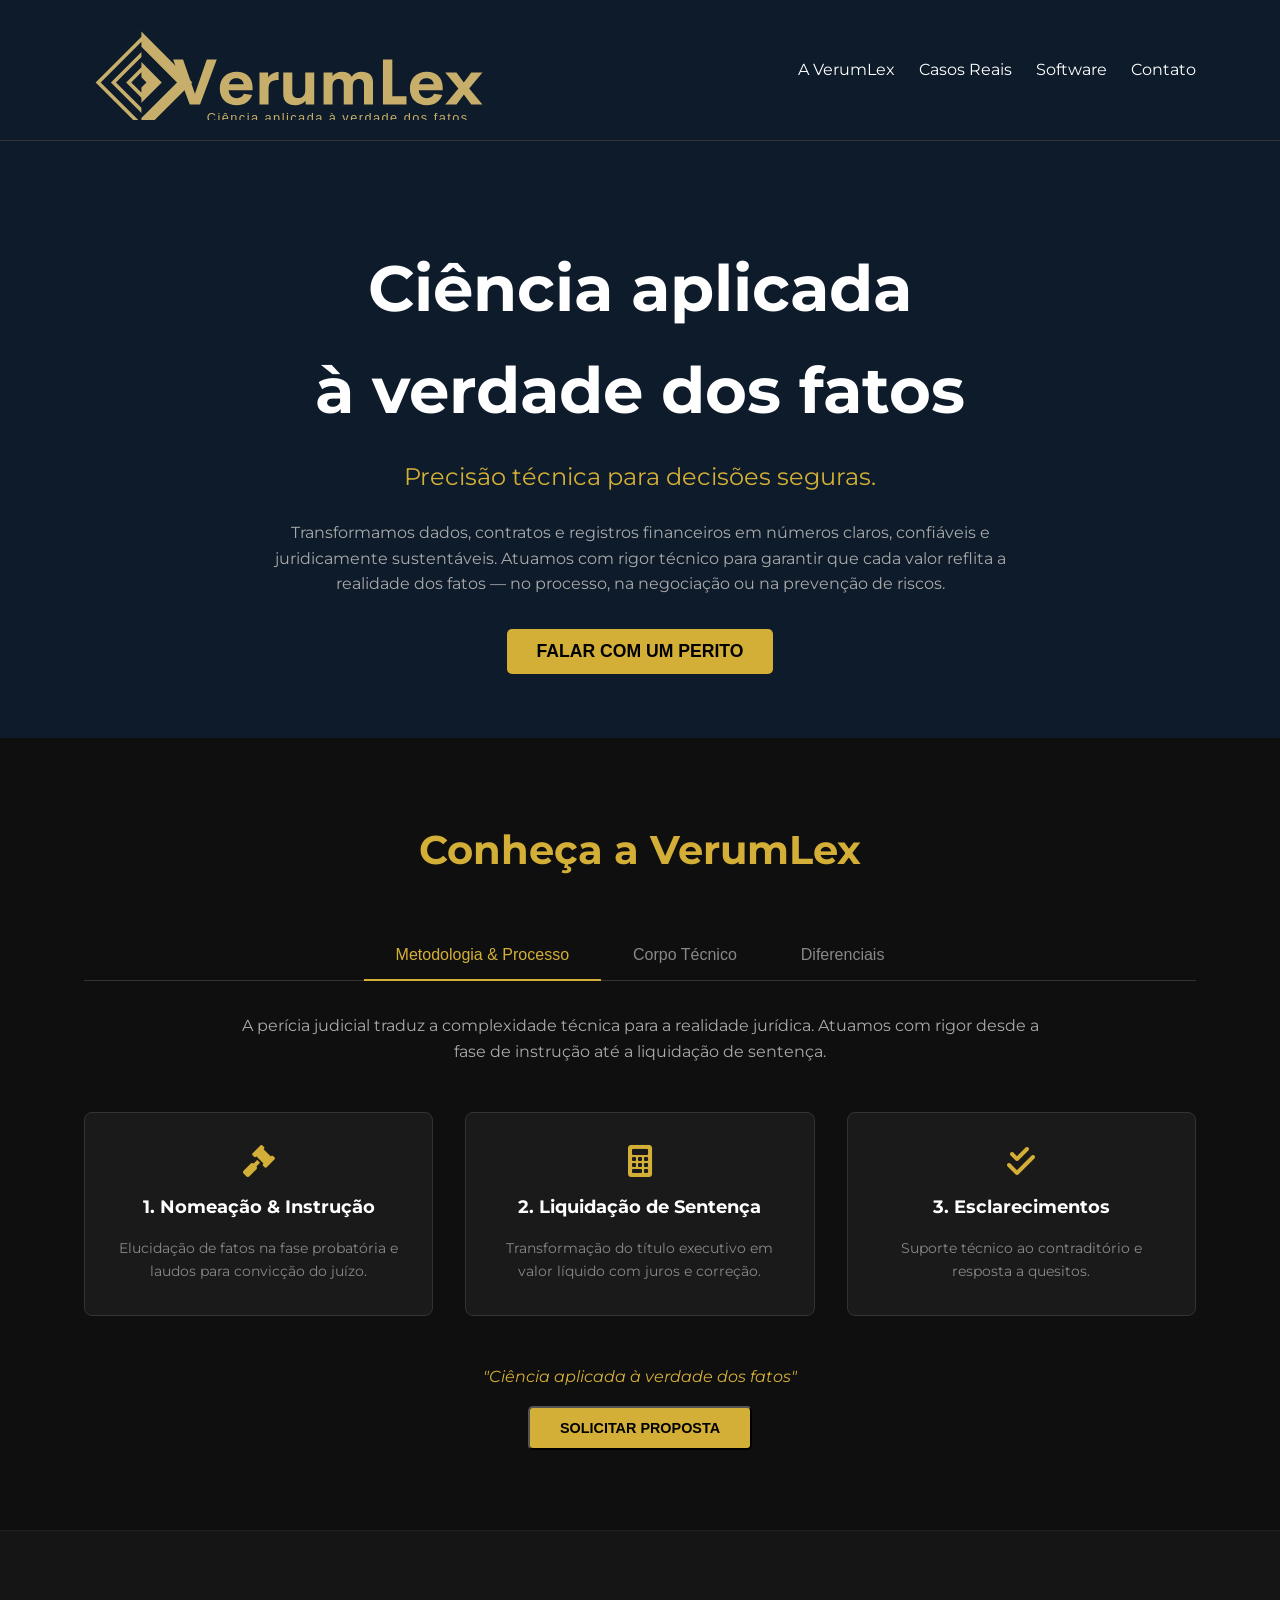
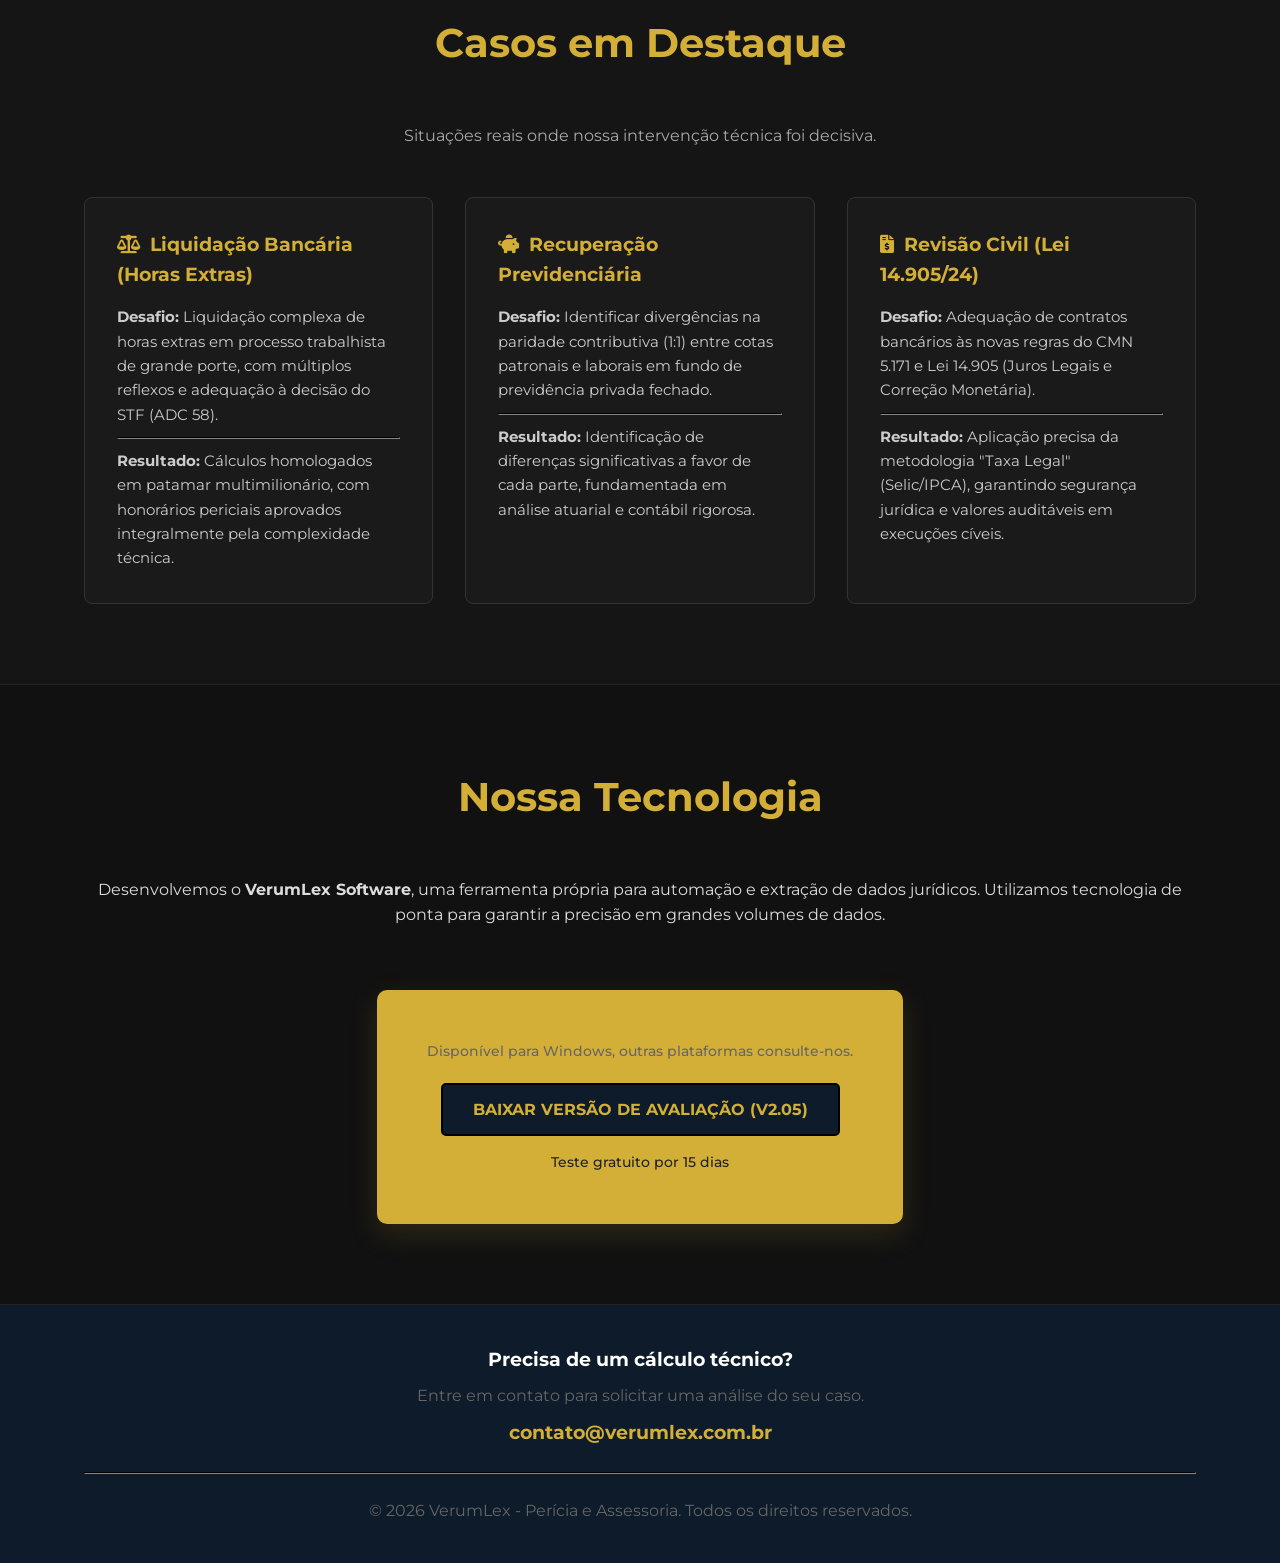
==== commit 5a3a55be: "Retorna versão anterior — fundo preto substituído por navy #0D1B2A Novo site comercial preservado na" ====
--- a/index.html
+++ b/index.html
@@ -1,563 +1,555 @@
-﻿<!DOCTYPE html>
+<!DOCTYPE html>
 <html lang="pt-BR">
 <head>
-  <meta charset="UTF-8">
-  <meta name="viewport" content="width=device-width, initial-scale=1.0">
-  <title>VerumLex — Perícia Judicial Multidisciplinar</title>
-  <meta name="description" content="Assessoria pericial multidisciplinar para advogados e partes. Perícia financeira, bancária, trabalhista, médica, odontológica e de engenharia. Atuação nacional.">
-  <meta name="keywords" content="perito judicial, assistência técnica, perícia bancária, perícia trabalhista, perícia médica, perícia odontológica, cálculos judiciais, liquidação de sentença, VerumLex, Brasília">
-  <meta name="author" content="VerumLex">
-  <meta name="robots" content="index, follow">
-  <!-- Open Graph -->
-  <meta property="og:title" content="VerumLex — Perícia Judicial Multidisciplinar">
-  <meta property="og:description" content="Laudos que resistem ao contraditório. Assistência técnica e perícia judicial para advogados e partes, com atuação nacional.">
-  <meta property="og:type" content="website">
-  <meta property="og:url" content="https://verumlex.com.br">
-  <!-- Fonts -->
-  <link rel="preconnect" href="https://fonts.googleapis.com">
-  <link rel="preconnect" href="https://fonts.gstatic.com" crossorigin>
-  <link href="https://fonts.googleapis.com/css2?family=Roboto:wght@300;400;500;700&display=swap" rel="stylesheet">
-  <!-- Icons -->
-  <link rel="stylesheet" href="https://cdnjs.cloudflare.com/ajax/libs/font-awesome/6.5.0/css/all.min.css">
-  <!-- CSS -->
-  <link rel="stylesheet" href="assets/css/style.css?v=4.1">
-  <!-- Favicon -->
-  <link rel="icon" href="data:image/svg+xml,<svg xmlns='http://www.w3.org/2000/svg' viewBox='0 0 100 100'><text y='.9em' font-size='90'>⚖</text></svg>">
+    <meta charset="UTF-8">
+    <meta name="viewport" content="width=device-width, initial-scale=1.0">
+    <title>VerumLex - Perícia Judicial e Assistência Técnica</title>
+    <meta name="description" content="Serviços de Perícia Judicial e Assistência Técnica Trabalhista, Bancária e Cível. Laudos técnicos com rigor científico e imparcialidade. Atendemos Advogados e Judiciário.">
+    <meta name="keywords" content="Perito Judicial, Assistente Técnico, Cálculos Trabalhistas, Laudo Bancário, Perícia Financeira, VerumLex, Liquidação de Sentença">
+    <meta name="author" content="VerumLex">
+    <link href="https://fonts.googleapis.com/css2?family=Montserrat:wght@400;500;700&family=Playfair+Display:wght@700&display=swap" rel="stylesheet">
+    <link rel="stylesheet" href="assets/css/style.css?v=2.2">
+    <!-- Ícone -->
+    <link rel="icon" href="favicon.ico">
+    <style>
+        /* Ajustes inline rápidos para a nova estrutura (depois movemos para o CSS) */
+        .btn-secondary {
+            background-color: transparent;
+            border: 2px solid #d4af37;
+            color: #d4af37;
+            margin-left: 10px;
+        }
+        .btn-secondary:hover {
+            background-color: #d4af37;
+            color: #000;
+        }
+        .services-grid, .cases-grid {
+            display: grid;
+            grid-template-columns: repeat(auto-fit, minmax(300px, 1fr));
+            gap: 2rem;
+            margin-top: 3rem;
+        }
+        .service-card, .case-card {
+            background: #1a1a1a;
+            padding: 2rem;
+            border-radius: 8px;
+            border: 1px solid #333;
+            transition: transform 0.3s ease;
+        }
+        .service-card:hover, .case-card:hover {
+            transform: translateY(-5px);
+            border-color: #d4af37;
+        }
+        .service-card h3, .case-card h3 {
+            color: #d4af37;
+            margin-bottom: 1rem;
+        }
+        .case-card p {
+            font-size: 0.95rem;
+            color: #ccc;
+            line-height: 1.6;
+        }
+        .differentials {
+            background-color: #0a0a0a;
+            padding: 5rem 0;
+        }
+        .profile-section {
+            background-color: #0f0f0f;
+            padding: 5rem 0;
+            border-bottom: 1px solid #222;
+        }
+        .profile-container {
+            display: flex;
+            flex-wrap: wrap;
+            align-items: center;
+            gap: 3rem;
+        }
+        .profile-text {
+            flex: 2;
+        }
+        .profile-image {
+            flex: 1;
+            text-align: center;
+            min-width: 250px;
+        }
+        .profile-image img {
+            border-radius: 50%;
+            border: 3px solid #d4af37;
+            width: 200px;
+            height: 200px;
+            object-fit: cover;
+        }
+        .differential-grid {
+            display: grid;
+            grid-template-columns: repeat(auto-fit, minmax(250px, 1fr));
+            gap: 2rem;
+            margin-top: 3rem;
+        }
+        .differential-item {
+            text-align: center;
+        }
+        .differential-icon {
+            font-size: 2.5rem;
+            margin-bottom: 1rem;
+            display: block;
+        }
+        .software-section {
+            background-color: #111;
+            border-top: 1px solid #222;
+        }
+    </style>
+    <!-- Font Awesome for Icons -->
+    <link rel="stylesheet" href="https://cdnjs.cloudflare.com/ajax/libs/font-awesome/6.0.0/css/all.min.css">
+    
+    <!-- Modal Styles -->
+    <style>
+        .modal-overlay {
+            display: none;
+            position: fixed;
+            top: 0;
+            left: 0;
+            width: 100%;
+            height: 100%;
+            background-color: rgba(0, 0, 0, 0.85);
+            z-index: 2000;
+            justify-content: center;
+            align-items: center;
+            opacity: 0;
+            transition: opacity 0.3s ease;
+        }
+
+        .modal-overlay.active {
+            display: flex;
+            opacity: 1;
+        }
+
+        .modal-content {
+            background-color: #111;
+            padding: 2.5rem;
+            border-radius: 8px;
+            border: 1px solid #d4af37;
+            width: 90%;
+            max-width: 500px;
+            position: relative;
+            transform: translateY(-20px);
+            transition: transform 0.3s ease;
+            box-shadow: 0 0 20px rgba(212, 175, 55, 0.2);
+        }
+
+        .modal-overlay.active .modal-content {
+            transform: translateY(0);
+        }
+
+        .close-modal {
+            position: absolute;
+            top: 15px;
+            right: 15px;
+            color: #fff;
+            font-size: 1.5rem;
+            cursor: pointer;
+            transition: color 0.3s;
+            background: none;
+            border: none;
+        }
+
+        .close-modal:hover {
+            color: #d4af37;
+        }
+
+        .form-group {
+            margin-bottom: 1.5rem;
+            text-align: left;
+        }
+
+        .form-group label {
+            display: block;
+            color: #d4af37;
+            margin-bottom: 0.5rem;
+            font-size: 0.9rem;
+            font-weight: 500;
+        }
+
+        .form-group input,
+        .form-group textarea {
+            width: 100%;
+            padding: 12px;
+            background-color: #222;
+            border: 1px solid #444;
+            color: #fff;
+            border-radius: 4px;
+            font-family: inherit;
+            transition: border-color 0.3s;
+        }
+
+        .form-group input:focus,
+        .form-group textarea:focus {
+            outline: none;
+            border-color: #d4af37;
+        }
+
+        .form-title {
+            color: #fff;
+            font-size: 1.8rem;
+            margin-bottom: 0.5rem;
+            font-weight: 300;
+        }
+
+        .form-subtitle {
+            color: #888;
+            font-size: 0.9rem;
+            margin-bottom: 2rem;
+        }
+    </style>
 </head>
 <body>
 
-<!-- Scroll progress indicator -->
-<div class="scroll-progress" id="scrollProgress"></div>
-
-<!-- ════ NAVBAR ════ -->
-<nav class="navbar" id="navbar">
-  <div class="container nav-inner">
-    <a href="#home" class="nav-logo">
-      <img src="assets/img/logo.svg" alt="VerumLex">
-      <span class="nav-logo-text">VERUMLEX</span>
-    </a>
-    <ul class="nav-links">
-      <li><a href="#servicos">Serviços</a></li>
-      <li><a href="#quem-somos">Quem Somos</a></li>
-      <li><a href="#como-funciona">Como Funciona</a></li>
-      <li><a href="#artigos">Artigos</a></li>
-    </ul>
-    <a href="#contato" class="btn btn-gold nav-cta">Falar com o Perito</a>
-    <button class="nav-toggle" id="navToggle" aria-label="Menu">
-      <span></span><span></span><span></span>
-    </button>
-  </div>
-  <div class="nav-mobile-menu" id="navMobile">
-    <a href="#servicos" class="nav-m-link">Serviços</a>
-    <a href="#quem-somos" class="nav-m-link">Quem Somos</a>
-    <a href="#como-funciona" class="nav-m-link">Como Funciona</a>
-    <a href="#artigos" class="nav-m-link">Artigos</a>
-    <a href="#contato" class="nav-m-link" style="color:var(--gold)">Falar com o Perito</a>
-  </div>
-</nav>
-
-<!-- ════ HERO ════ -->
-<section id="home" class="hero">
-  <div class="hero-bg-glow"></div>
-  <div class="hero-bg-glow-2"></div>
-  <div class="container hero-inner">
-
-    <div class="hero-text-block">
-      <div class="hero-eyebrow">Perícia Judicial Multidisciplinar</div>
-      <h1 class="hero-title">
-        Laudos que resistem<br>ao <span class="gold">contraditório.</span>
-      </h1>
-      <p class="hero-text">
-        Da formulação de quesitos ao laudo definitivo — assessoria técnica para advogados e partes em ações que envolvem questões financeiras, bancárias, trabalhistas, médicas e de engenharia.
-      </p>
-      <div class="hero-buttons">
-        <a href="#contato" class="btn btn-gold">
-          <i class="fa-solid fa-envelope"></i> Solicitar Análise
-        </a>
-        <a href="#servicos" class="btn btn-outline">Ver Serviços</a>
-      </div>
-      <div class="hero-stats">
-        <div class="stat-item">
-          <div class="stat-number">35+</div>
-          <div class="stat-label">Anos de mercado</div>
-        </div>
-        <div class="stat-item">
-          <div class="stat-number">9</div>
-          <div class="stat-label">Especialidades</div>
-        </div>
-        <div class="stat-item">
-          <div class="stat-number">Nacional</div>
-          <div class="stat-label">Assistência Técnica</div>
-        </div>
-      </div>
+    <!-- Header / Navbar -->
+    <header class="header">
+        <div class="container">
+            <div class="logo" style="display: flex; flex-direction: column;">
+                <img src="assets/img/logo.svg" alt="VerumLex" style="height: 100px; width: auto;">
+            </div>
+            <nav class="nav">
+                <a href="#institutional">A VerumLex</a>
+                <a href="#cases">Casos Reais</a>
+                <a href="#software">Software</a>
+                <a href="#" onclick="openModal(); return false;">Contato</a>
+            </nav>
+        </div>
+    </header>
+
+    <!-- Hero Section -->
+    <section class="hero">
+        <div class="container">
+            <h1 class="hero-title">Ciência aplicada<br>à verdade dos fatos</h1>
+            <p class="hero-subtitle">Precisão técnica para decisões seguras.</p>
+            <p class="hero-text" style="max-width: 800px; margin: 0 auto 2rem auto;">
+                Transformamos dados, contratos e registros financeiros em números claros, confiáveis e juridicamente sustentáveis. 
+                Atuamos com rigor técnico para garantir que cada valor reflita a realidade dos fatos — no processo, na negociação ou na prevenção de riscos.
+            </p>
+            <div class="hero-buttons">
+                <button onclick="openModal()" class="btn btn-primary" style="cursor: pointer; border: none; font-size: 1.1rem;">Falar com um Perito</button>
+            </div>
+        </div>
+    </section>
+
+    <style>
+        /* Tabs Styling */
+        .tabs-container {
+            width: 100%;
+            margin-top: 2rem;
+        }
+        .tabs-nav {
+            display: flex;
+            justify-content: center;
+            border-bottom: 1px solid #333;
+            margin-bottom: 2rem;
+            flex-wrap: wrap;
+        }
+        .tab-btn {
+            background: none;
+            border: none;
+            color: #888;
+            padding: 1rem 2rem;
+            cursor: pointer;
+            font-size: 1rem;
+            font-weight: 500;
+            transition: all 0.3s;
+            position: relative;
+        }
+        .tab-btn:hover {
+            color: #d4af37;
+        }
+        .tab-btn.active {
+            color: #d4af37;
+        }
+        .tab-btn.active::after {
+            content: '';
+            position: absolute;
+            bottom: -1px;
+            left: 0;
+            width: 100%;
+            height: 2px;
+            background-color: #d4af37;
+        }
+        .tab-content {
+            display: none;
+            animation: fadeIn 0.5s ease;
+        }
+        .tab-content.active {
+            display: block;
+        }
+        @keyframes fadeIn {
+            from { opacity: 0; transform: translateY(10px); }
+            to { opacity: 1; transform: translateY(0); }
+        }
+    </style>
+
+    <!-- Institutional Section with Tabs -->
+    <section id="institutional" class="profile-section">
+        <div class="container">
+            <h2 class="section-title">Conheça a VerumLex</h2>
+            
+            <div class="tabs-container">
+                <div class="tabs-nav">
+                    <button class="tab-btn active" onclick="openTab(event, 'tab-process')">Metodologia & Processo</button>
+                    <button class="tab-btn" onclick="openTab(event, 'tab-technical')">Corpo Técnico</button>
+                    <button class="tab-btn" onclick="openTab(event, 'tab-differentials')">Diferenciais</button>
+                </div>
+
+                <!-- Tab 1: Metodologia (Processo) -->
+                <div id="tab-process" class="tab-content active">
+                     <p style="text-align: center; color: #aaa; max-width: 800px; margin: 0 auto 3rem auto; line-height: 1.6;">
+                        A perícia judicial traduz a complexidade técnica para a realidade jurídica. Atuamos com rigor desde a fase de instrução até a liquidação de sentença.
+                    </p>
+                    <div class="process-steps" style="display: flex; flex-wrap: wrap; justify-content: center; gap: 2rem; margin-bottom: 3rem;">
+                        <div class="process-step" style="flex: 1; min-width: 250px; text-align: center; background: #1a1a1a; padding: 2rem; border-radius: 8px; border: 1px solid #333;">
+                            <i class="fas fa-gavel" style="font-size: 2rem; color: #d4af37; margin-bottom: 1rem;"></i>
+                            <h3 style="color: #fff; margin-bottom: 1rem; font-size: 1.1rem;">1. Nomeação & Instrução</h3>
+                            <p style="color: #888; font-size: 0.9rem;">Elucidação de fatos na fase probatória e laudos para convicção do juízo.</p>
+                        </div>
+                        <div class="process-step" style="flex: 1; min-width: 250px; text-align: center; background: #1a1a1a; padding: 2rem; border-radius: 8px; border: 1px solid #333;">
+                            <i class="fas fa-calculator" style="font-size: 2rem; color: #d4af37; margin-bottom: 1rem;"></i>
+                            <h3 style="color: #fff; margin-bottom: 1rem; font-size: 1.1rem;">2. Liquidação de Sentença</h3>
+                            <p style="color: #888; font-size: 0.9rem;">Transformação do título executivo em valor líquido com juros e correção.</p>
+                        </div>
+                        <div class="process-step" style="flex: 1; min-width: 250px; text-align: center; background: #1a1a1a; padding: 2rem; border-radius: 8px; border: 1px solid #333;">
+                            <i class="fas fa-check-double" style="font-size: 2rem; color: #d4af37; margin-bottom: 1rem;"></i>
+                            <h3 style="color: #fff; margin-bottom: 1rem; font-size: 1.1rem;">3. Esclarecimentos</h3>
+                            <p style="color: #888; font-size: 0.9rem;">Suporte técnico ao contraditório e resposta a quesitos.</p>
+                        </div>
+                    </div>
+                    <!-- CTA Compacto -->
+                    <div style="text-align: center; margin-top: 2rem;">
+                         <p style="color: #d4af37; font-style: italic; margin-bottom: 1rem;">"Ciência aplicada à verdade dos fatos"</p>
+                         <button onclick="openModal()" class="btn btn-primary" style="font-size: 0.9rem;">Solicitar Proposta</button>
+                    </div>
+                </div>
+
+                <!-- Tab 2: Corpo Técnico -->
+                <div id="tab-technical" class="tab-content">
+                    <div class="profile-container">
+                        <div class="profile-image">
+                            <i class="fas fa-user-tie" style="font-size: 120px; color: #333; border: 3px solid #d4af37; border-radius: 50%; padding: 20px; background: #000;"></i>
+                        </div>
+                        <div class="profile-text">
+                            <h3 style="color: #fff; margin-bottom: 0.5rem;">Vicelmo Junior</h3>
+                            <p style="color: #d4af37; margin-bottom: 1rem;">Perito Judicial & Assistente Técnico</p>
+                            
+                            <p style="color: #ccc; margin-bottom: 1.5rem; line-height: 1.6;">
+                                "A exatidão dos números a serviço da justiça."
+                            </p>
+
+                            <p style="color: #ccc; margin-bottom: 1.5rem; line-height: 1.6;">
+                                Especialista com base sólida em <strong>Ciências Exatas (Física/Matemática)</strong>, aplicando o rigor analítico e a lógica científica à Perícia Financeira e Trabalhista. 
+                                Diferencia-se pelo desenvolvimento de tecnologia própria (Ecossistema VerumLex) para automação e validação de cálculos complexos.
+                            </p>
+
+                            <ul style="list-style: none; padding: 0; color: #888; margin-bottom: 2rem;">
+                                <li style="margin-bottom: 0.5rem;"><i class="fas fa-graduation-cap" style="color: #d4af37; margin-right: 10px;"></i>Graduado em Física (UFAM) e Matemática</li>
+                                <li style="margin-bottom: 0.5rem;"><i class="fas fa-certificate" style="color: #d4af37; margin-right: 10px;"></i>Pós-graduado em Perícia Civil e Trabalhista</li>
+                                <li style="margin-bottom: 0.5rem;"><i class="fas fa-calculator" style="color: #d4af37; margin-right: 10px;"></i>Especialista em Cálculos Judiciais (Trabalhista/Bancário)</li>
+                                <li style="margin-bottom: 0.5rem;"><i class="fas fa-code" style="color: #d4af37; margin-right: 10px;"></i>Desenvolvedor do Software VerumLex</li>
+                            </ul>
+                            
+                            <!-- Placeholder for Future Expansion -->
+                            <div style="border-top: 1px solid #333; padding-top: 1.5rem; margin-top: 2rem;">
+                                <h4 style="color: #666; font-size: 0.9rem; margin-bottom: 0.5rem;">Expansão & Parcerias</h4>
+                                <p style="color: #555; font-size: 0.85rem;">
+                                    A VerumLex mantém processo contínuo de seleção e qualificação para ampliar seu corpo de peritos associados.
+                                    <br><span style="font-style: italic;">(Em breve: novos especialistas associados)</span>
+                                </p>
+                            </div>
+                        </div>
+                    </div>
+                </div>
+
+                <!-- Tab 3: Diferenciais -->
+                <div id="tab-differentials" class="tab-content">
+                    <p style="text-align: center; color: #ccc; max-width: 800px; margin: 0 auto 3rem auto; line-height: 1.6; font-size: 1.05rem;">
+                        Na VerumLex, não apenas calculamos números; <strong>construímos provas técnicas</strong>. Nossa abordagem une o rigor analítico das Ciências Exatas à sensibilidade jurídica necessária para o sucesso processual.
+                    </p>
+                    <div class="differential-grid">
+                        <div class="differential-item">
+                            <span class="differential-icon">💻</span>
+                            <h3 style="color: #d4af37; margin-bottom: 0.5rem;">Tecnologia Própria</h3>
+                            <p style="font-size: 0.9rem; color: #aaa; line-height: 1.5;">
+                                Utilizamos o <strong>Ecossistema VerumLex</strong>, softwares exclusivos desenvolvidos internamente para automação e validação de grandes volumes de dados, eliminando erros manuais.
+                            </p>
+                        </div>
+                        <div class="differential-item">
+                            <span class="differential-icon">⚖️</span>
+                            <h3 style="color: #d4af37; margin-bottom: 0.5rem;">Fundamentação Robusta</h3>
+                            <p style="font-size: 0.9rem; color: #aaa; line-height: 1.5;">
+                                Cada linha de cálculo é rastreável e justificada. Nossos laudos citam a legislação, jurisprudência e normas técnicas (ABNT/CPC) que embasam o resultado.
+                            </p>
+                        </div>
+                        <div class="differential-item">
+                            <span class="differential-icon">🔍</span>
+                            <h3 style="color: #d4af37; margin-bottom: 0.5rem;">Imparcialidade Científica</h3>
+                            <p style="font-size: 0.9rem; color: #aaa; line-height: 1.5;">
+                                "A exatidão dos números a serviço da justiça." Atuamos com independência técnica, garantindo que o laudo reflita a verdade dos fatos, seja para o Autor, Réu ou Juízo.
+                            </p>
+                        </div>
+                        <div class="differential-item">
+                            <span class="differential-icon">💡</span>
+                            <h3 style="color: #d4af37; margin-bottom: 0.5rem;">Clareza Didática</h3>
+                            <p style="font-size: 0.9rem; color: #aaa; line-height: 1.5;">
+                                Traduzimos a complexidade financeira para a linguagem jurídica. Gráficos, tabelas explicativas e resumos executivos facilitam a compreensão dos magistrados.
+                            </p>
+                        </div>
+                    </div>
+                </div>
+
+            </div>
+        </div>
+    </section>
+
+    <!-- Script for Tabs -->
+    <script>
+        function openTab(evt, tabName) {
+            var i, tabcontent, tablinks;
+            tabcontent = document.getElementsByClassName("tab-content");
+            for (i = 0; i < tabcontent.length; i++) {
+                tabcontent[i].style.display = "none";
+                tabcontent[i].classList.remove("active");
+            }
+            tablinks = document.getElementsByClassName("tab-btn");
+            for (i = 0; i < tablinks.length; i++) {
+                tablinks[i].classList.remove("active");
+            }
+            document.getElementById(tabName).style.display = "block";
+            document.getElementById(tabName).classList.add("active");
+            evt.currentTarget.classList.add("active");
+        }
+    </script>
+
+    <!-- Cases/Portfolio Section -->
+    <section id="cases" class="features" style="background-color: #151515;">
+        <div class="container">
+            <h2 class="section-title">Casos em Destaque</h2>
+            <p style="text-align: center; color: #aaa; margin-bottom: 2rem;">Situações reais onde nossa intervenção técnica foi decisiva.</p>
+            <div class="cases-grid">
+                <!-- Case 1 -->
+                <div class="case-card">
+                    <h3><i class="fas fa-balance-scale" style="margin-right: 10px;"></i>Liquidação Bancária (Horas Extras)</h3>
+                    <p><strong>Desafio:</strong> Liquidação complexa de horas extras em processo trabalhista de grande porte, com múltiplos reflexos e adequação à decisão do STF (ADC 58).</p>
+                    <hr style="border-color: #333; margin: 10px 0;">
+                    <p><strong>Resultado:</strong> Cálculos homologados em patamar multimilionário, com honorários periciais aprovados integralmente pela complexidade técnica.</p>
+                </div>
+                <!-- Case 2 -->
+                <div class="case-card">
+                    <h3><i class="fas fa-piggy-bank" style="margin-right: 10px;"></i>Recuperação Previdenciária</h3>
+                    <p><strong>Desafio:</strong> Identificar divergências na paridade contributiva (1:1) entre cotas patronais e laborais em fundo de previdência privada fechado.</p>
+                    <hr style="border-color: #333; margin: 10px 0;">
+                    <p><strong>Resultado:</strong> Identificação de diferenças significativas a favor de cada parte, fundamentada em análise atuarial e contábil rigorosa.</p>
+                </div>
+                <!-- Case 3 -->
+                <div class="case-card">
+                    <h3><i class="fas fa-file-invoice-dollar" style="margin-right: 10px;"></i>Revisão Civil (Lei 14.905/24)</h3>
+                    <p><strong>Desafio:</strong> Adequação de contratos bancários às novas regras do CMN 5.171 e Lei 14.905 (Juros Legais e Correção Monetária).</p>
+                    <hr style="border-color: #333; margin: 10px 0;">
+                    <p><strong>Resultado:</strong> Aplicação precisa da metodologia "Taxa Legal" (Selic/IPCA), garantindo segurança jurídica e valores auditáveis em execuções cíveis.</p>
+                </div>
+            </div>
+        </div>
+    </section>
+
+    <!-- Software Section (Antiga Download) -->
+    <section id="software" class="download software-section">
+        <div class="container">
+            <h2 class="section-title">Nossa Tecnologia</h2>
+            <p style="margin-bottom: 2rem;">
+                Desenvolvemos o <strong>VerumLex Software</strong>, uma ferramenta própria para automação e extração de dados jurídicos. 
+                Utilizamos tecnologia de ponta para garantir a precisão em grandes volumes de dados.
+            </p>
+            <div class="download-box">
+                <p class="version-info" style="font-size: 0.9rem; color: #666;">Disponível para Windows, outras plataformas consulte-nos.</p>
+                <a href="update/VerumLex.exe" class="btn btn-gold" download>Baixar Versão de Avaliação (v2.05)</a>
+                <p class="requirements">Teste gratuito por 15 dias</p>
+            </div>
+        </div>
+    </section>
+
+    <!-- Footer -->
+    <footer id="contact" class="footer">
+        <div class="container">
+            <div style="margin-bottom: 1rem; text-align: center;">
+                <h3 style="color: #fff; margin-bottom: 0.5rem;">Precisa de um cálculo técnico?</h3>
+                <p style="margin-bottom: 0.5rem;">Entre em contato para solicitar uma análise do seu caso.</p>
+                <a href="mailto:contato@verumlex.com.br" style="color: #d4af37; font-size: 1.2rem; text-decoration: none; font-weight: bold;">contato@verumlex.com.br</a>
+            </div>
+            <hr style="border-color: #333; margin: 1.5rem 0;">
+            <p>&copy; 2026 VerumLex - Perícia e Assessoria. Todos os direitos reservados.</p>
+        </div>
+    </footer>
+
+    <!-- Contact Modal -->
+    <div id="contactModal" class="modal-overlay">
+        <div class="modal-content">
+            <button class="close-modal" onclick="closeModal()">&times;</button>
+            <h2 class="form-title">Solicitar Análise</h2>
+            <p class="form-subtitle">Preencha os dados abaixo. Nossa equipe técnica retornará o contato.</p>
+            
+            <form action="https://formsubmit.co/contato@verumlex.com.br" method="POST">
+                <!-- Configurações ocultas do Formsubmit -->
+                <input type="hidden" name="_subject" value="Nova Solicitação de Análise - Site VerumLex">
+                <input type="hidden" name="_template" value="table">
+                <input type="hidden" name="_captcha" value="false">
+                <input type="hidden" name="_next" value="https://verumlex.com.br">
+
+                <div class="form-group">
+                    <label for="name">Nome Completo</label>
+                    <input type="text" id="name" name="name" required placeholder="Seu nome">
+                </div>
+
+                <div class="form-group">
+                    <label for="email">E-mail</label>
+                    <input type="email" id="email" name="email" required placeholder="seu@email.com">
+                </div>
+
+                <div class="form-group">
+                    <label for="phone">Telefone / WhatsApp</label>
+                    <input type="tel" id="phone" name="phone" placeholder="(XX) 9XXXX-XXXX">
+                </div>
+
+                <div class="form-group">
+                    <label for="message">Como podemos ajudar?</label>
+                    <textarea id="message" name="message" rows="4" required placeholder="Descreva brevemente sua necessidade..."></textarea>
+                </div>
+
+                <button type="submit" class="btn btn-primary" style="width: 100%; border: none; cursor: pointer;">Enviar Solicitação</button>
+            </form>
+        </div>
     </div>
 
-    <div class="hero-panel">
-      <div class="hero-panel-title">Área de Atuação</div>
-      <div class="coverage-item">
-        <i class="fa-solid fa-scale-balanced"></i>
-        <div>
-          <span class="cov-label">Assistência Técnica</span>
-          <span class="cov-sub">Atuação nacional — presencial ou remota</span>
-        </div>
-      </div>
-      <div class="coverage-item">
-        <i class="fa-solid fa-gavel"></i>
-        <div>
-          <span class="cov-label">Perícia Judicial</span>
-          <span class="cov-sub">TJGO · TJDFT · Justiça Federal</span>
-        </div>
-      </div>
-      <div class="coverage-item">
-        <i class="fa-solid fa-users"></i>
-        <div>
-          <span class="cov-label">Rede Pericial Multidisciplinar</span>
-          <span class="cov-sub">Especialistas acionados conforme a demanda</span>
-        </div>
-      </div>
-      <div class="coverage-item">
-        <i class="fa-solid fa-clock"></i>
-        <div>
-          <span class="cov-label">Resposta em até 24h úteis</span>
-          <span class="cov-sub">Para análise preliminar do caso</span>
-        </div>
-      </div>
-      <a href="mailto:contato@verumlex.com.br" class="hero-email">
-        <i class="fa-solid fa-envelope"></i>
-        contato@verumlex.com.br
-      </a>
-    </div>
-
-  </div>
-</section>
-
-<!-- ════ SERVICES ════ -->
-<section id="servicos" class="services">
-  <div class="container">
-    <div class="services-header">
-      <span class="section-label">O que fazemos</span>
-      <h2 class="section-title">Serviços Periciais</h2>
-      <p class="section-sub">Atuação técnica em sete frentes, com especialistas qualificados em cada área.</p>
-    </div>
-    <div class="services-grid">
-
-      <div class="service-card">
-        <div class="service-icon"><i class="fa-solid fa-landmark"></i></div>
-        <h3>Perícia Financeira e Bancária</h3>
-        <p>Revisão de contratos de crédito, apuração de anatocismo, Tabela Price, capitalização indevida, spread abusivo e indébito em operações bancárias.</p>
-        <span class="service-tag">Perícia Judicial · Assistência Técnica</span>
-      </div>
-
-      <div class="service-card">
-        <div class="service-icon"><i class="fa-solid fa-scale-balanced"></i></div>
-        <h3>Perícia Trabalhista</h3>
-        <p>Liquidação de sentença, cálculo de horas extras e reflexos, adicional noturno, FGTS, PLR e adequação às orientações do STF (ADC 58/Tema 905).</p>
-        <span class="service-tag">Perícia Judicial · Liquidação</span>
-      </div>
-
-      <div class="service-card">
-        <div class="service-icon"><i class="fa-solid fa-user-tie"></i></div>
-        <h3>Assistência Técnica ao Advogado</h3>
-        <p>Formulação de quesitos periciais estratégicos, impugnação técnica de laudos, pareceres contrários e suporte à sustentação oral em audiências.</p>
-        <span class="service-tag">Atuação Nacional</span>
-      </div>
-
-      <div class="service-card">
-        <div class="service-icon"><i class="fa-solid fa-stethoscope"></i></div>
-        <h3>Perícia Médica</h3>
-        <p>Avaliação de erro médico, nexo causal, danos corporais, capacidade laborativa e análise de prontuários em ações de responsabilidade civil da saúde.</p>
-        <span class="service-tag">Especialistas Associados</span>
-      </div>
-
-      <div class="service-card">
-        <div class="service-icon"><i class="fa-solid fa-tooth"></i></div>
-        <h3>Perícia Odontológica</h3>
-        <p>Responsabilidade civil do cirurgião-dentista, análise de protocolos em implantodontia, harmonização facial e documentação clínica inadequada.</p>
-        <span class="service-tag">Especialistas Associados</span>
-      </div>
-
-      <div class="service-card">
-        <div class="service-icon"><i class="fa-solid fa-helmet-safety"></i></div>
-        <h3>Perícia de Engenharia</h3>
-        <p>Avaliações imobiliárias, patologias construtivas, vícios ocultos, divergências de projeto e vistoria técnica em obras e instalações elétricas.</p>
-        <span class="service-tag">Especialistas Associados</span>
-      </div>
-
-      <div class="service-card">
-        <div class="service-icon"><i class="fa-solid fa-gavel"></i></div>
-        <h3>Administração Judicial</h3>
-        <p>Atuação como administrador nomeado pelo juízo para gestão de penhora de faturamento (art. 866 CPC), relatórios periódicos e prestação de contas.</p>
-        <span class="service-tag">Execução Judicial</span>
-      </div>
-
-      <div class="service-card">
-        <div class="service-icon"><i class="fa-solid fa-brain"></i></div>
-        <h3>Perícia Psicológica</h3>
-        <p>Avaliação de dano moral qualificado, nexo causal em transtornos decorrentes de relações de trabalho, assédio e responsabilidade civil.</p>
-        <span class="service-tag">Especialistas Associados</span>
-      </div>
-
-      <div class="service-card">
-        <div class="service-icon"><i class="fa-solid fa-shield-halved"></i></div>
-        <h3>Auditoria de Segurança da Informação</h3>
-        <p>Perícias e auditorias em incidentes digitais, vazamento de dados, adequação à LGPD e gestão de crises — com base na ISO 27001.</p>
-        <span class="service-tag">Auditor Líder ISO 27001</span>
-      </div>
-
-    </div>
-  </div>
-</section>
-
-<!-- ════ ABOUT ════ -->
-<section id="quem-somos" class="about">
-  <div class="container about-grid">
-
-    <div class="about-text">
-      <span class="section-label">Quem somos</span>
-      <h2 class="section-title">35 anos de mercado.<br>Metodologia que comprova.</h2>
-      <div class="about-body">
-        <p>
-          A <strong>VerumLex</strong> é coordenada por <strong>Cesar Saggioro</strong>, Administrador de Empresas, MBA Marketing pela Fundação Dom Cabral e Auditor Líder ISO 27001 certificado pelo <em>British Standards Institution</em> — o organismo britânico fundador da própria norma ISO, referência mundial em certificação de sistemas de gestão. Perito judicial cadastrado no TJGO e no TJDFT, com MBA em Perícia Judicial e Extrajudicial em andamento (Faculdade de São Marcos).
-        </p>
-        <p>
-          Sua trajetória profissional inclui três décadas no Banco do Brasil — passando pela Diretoria de Segurança Institucional, Agronegócios e Marketing — além de atuação no <strong>Gabinete de Segurança Institucional da Presidência da República</strong>. Essa base institucional de alto padrão fundamenta a abordagem analítica e a capacidade de sistematização que caracterizam os laudos VerumLex.
-        </p>
-        <p>
-          Na prática de cada caso, Cesar atua diretamente nas áreas financeira, bancária e trabalhista, e coordena a rede de especialistas associados para as demais especialidades — acionados conforme a natureza técnica do processo.
-        </p>
-      </div>
-      <div class="about-highlights">
-        <div class="hi-item">
-          <i class="fa-solid fa-graduation-cap"></i>
-          <span>Administrador de Empresas · MBA Marketing — Fundação Dom Cabral (concluído)</span>
-        </div>
-        <div class="hi-item">
-          <i class="fa-solid fa-certificate"></i>
-          <span>Auditor Líder ISO 27001 — BSI (British Standards Institution, organismo fundador da norma ISO)</span>
-        </div>
-        <div class="hi-item">
-          <i class="fa-solid fa-building-columns"></i>
-          <span>Perito cadastrado: TJGO · TJDFT</span>
-        </div>
-        <div class="hi-item">
-          <i class="fa-solid fa-laptop-code"></i>
-          <span>Desenvolvedor do sistema próprio VerumLex — automação e validação de cálculos periciais</span>
-        </div>
-        <div class="hi-item">
-          <i class="fa-solid fa-graduation-cap"></i>
-          <span>MBA Perícia Judicial e Extrajudicial — Faculdade de São Marcos (em andamento)</span>
-        </div>
-      </div>
-    </div>
-
-    <div class="about-right">
-      <span class="section-label">Rede pericial</span>
-      <p class="spec-header" style="margin-top:16px">Especialistas associados — acionados por demanda</p>
-      <div class="specialists-grid">
-        <div class="spec-item">
-          <i class="fa-solid fa-user-doctor"></i>
-          <span>Médicos</span>
-        </div>
-        <div class="spec-item">
-          <i class="fa-solid fa-tooth"></i>
-          <span>Dentistas</span>
-        </div>
-        <div class="spec-item">
-          <i class="fa-solid fa-brain"></i>
-          <span>Psicólogos</span>
-        </div>
-        <div class="spec-item">
-          <i class="fa-solid fa-building"></i>
-          <span>Eng. Civil</span>
-        </div>
-        <div class="spec-item">
-          <i class="fa-solid fa-bolt"></i>
-          <span>Eng. Elétrico</span>
-        </div>
-        <div class="spec-item">
-          <i class="fa-solid fa-calculator"></i>
-          <span>Contadores</span>
-        </div>
-        <div class="spec-item">
-          <i class="fa-solid fa-scale-balanced"></i>
-          <span>Advogados</span>
-        </div>
-        <div class="spec-item">
-          <i class="fa-solid fa-x-ray"></i>
-          <span>Radiologistas</span>
-        </div>
-        <div class="spec-item">
-          <i class="fa-solid fa-briefcase"></i>
-          <span>Administradores</span>
-        </div>
-      </div>
-      <div class="about-note">
-        A atuação multidisciplinar permite cobrir o espectro completo de demandas judiciais — sem terceirizar a coordenação. O perito responsável acompanha cada caso do início ao laudo final.
-      </div>
-    </div>
-
-  </div>
-</section>
-
-<!-- ════ HOW IT WORKS ════ -->
-<section id="como-funciona" class="process">
-  <div class="container">
-    <div class="process-header">
-      <span class="section-label">Processo de trabalho</span>
-      <h2 class="section-title">Como funciona</h2>
-      <p class="section-sub" style="max-width:540px;margin:12px auto 0">Três etapas simples. Do primeiro contato ao laudo entregue.</p>
-    </div>
-    <div class="process-steps">
-      <div class="process-connector"></div>
-      <div class="process-step">
-        <div class="step-num">01</div>
-        <h3>Consulta Inicial</h3>
-        <p>Envie o resumo do caso por e-mail. Analisamos a viabilidade técnica e respondemos em até 24h úteis com uma avaliação preliminar.</p>
-      </div>
-      <div class="process-step">
-        <div class="step-num">02</div>
-        <h3>Análise e Proposta</h3>
-        <p>Definimos a especialidade, metodologia aplicável, prazo de entrega e emitimos proposta técnica detalhada para sua aprovação.</p>
-      </div>
-      <div class="process-step">
-        <div class="step-num">03</div>
-        <h3>Laudo e Entrega</h3>
-        <p>Entregamos o laudo pericial ou parecer técnico com rastreabilidade completa dos cálculos, fundamentos legais e resposta integral aos quesitos.</p>
-      </div>
-    </div>
-  </div>
-</section>
-
-<!-- ════ ARTICLES ════ -->
-<section id="artigos" class="articles">
-  <div class="container">
-    <div class="articles-header">
-      <div>
-        <span class="section-label">Conhecimento</span>
-        <h2 class="section-title">Artigos Técnicos</h2>
-        <p class="section-sub" style="margin-top:8px">Análises sobre metodologias periciais, legislação e jurisprudência.</p>
-      </div>
-      <a href="artigos/" class="articles-link">Ver todos <i class="fa-solid fa-arrow-right"></i></a>
-    </div>
-    <div class="articles-grid">
-
-      <a href="artigos/penhora-faturamento-stj.html" class="article-card">
-        <div class="article-body">
-          <span class="article-tag">Execução · STJ</span>
-          <h3>STJ e a Penhora de Faturamento: como definir o percentual justo</h3>
-          <p>O Superior Tribunal de Justiça consolidou critérios objetivos para fixação do percentual na penhora de faturamento. Entenda a metodologia e o papel do administrador judicial.</p>
-        </div>
-        <div class="article-footer">
-          <span class="article-date"><i class="fa-regular fa-calendar"></i> Junho 2026</span>
-          <span class="article-read">Ler artigo <i class="fa-solid fa-arrow-right"></i></span>
-        </div>
-      </a>
-
-      <a href="artigos/lei-14905-2024-juros.html" class="article-card">
-        <div class="article-body">
-          <span class="article-tag">Legislação · Contratos</span>
-          <h3>Lei 14.905/2024: novas regras de juros e reflexos nos cálculos periciais</h3>
-          <p>A reforma dos juros legais alterou a base de correção monetária nos contratos sem taxa expressamente fixada. Veja o impacto na liquidação de sentença.</p>
-        </div>
-        <div class="article-footer">
-          <span class="article-date"><i class="fa-regular fa-calendar"></i> Junho 2026</span>
-          <span class="article-read">Ler artigo <i class="fa-solid fa-arrow-right"></i></span>
-        </div>
-      </a>
-
-      <a href="artigos/quesitos-periciais-guia.html" class="article-card">
-        <div class="article-body">
-          <span class="article-tag">Prática · Advogados</span>
-          <h3>Como formular quesitos periciais eficazes — guia para advogados</h3>
-          <p>Quesitos mal formulados produzem laudos que não respondem à questão central do processo. Um guia prático para extrair o máximo da prova técnica.</p>
-        </div>
-        <div class="article-footer">
-          <span class="article-date"><i class="fa-regular fa-calendar"></i> Em breve</span>
-          <span class="article-read" style="opacity:0.5">Em publicação</span>
-        </div>
-      </a>
-
-    </div>
-  </div>
-</section>
-
-<!-- ════ CONTACT ════ -->
-<section id="contato" class="contact">
-  <div class="container contact-grid">
-
-    <div class="contact-info">
-      <span class="section-label">Contato</span>
-      <h2 class="section-title">Vamos analisar<br>o seu caso.</h2>
-      <p class="section-sub">
-        Envie um resumo da demanda. Respondemos em até 24 horas úteis com uma avaliação inicial — sem compromisso.
-      </p>
-      <div class="contact-detail">
-        <i class="fa-solid fa-envelope"></i>
-        <a href="mailto:contato@verumlex.com.br">contato@verumlex.com.br</a>
-      </div>
-      <div class="contact-detail">
-        <i class="fa-solid fa-location-dot"></i>
-        <span>Brasília — DF</span>
-      </div>
-      <div class="contact-detail">
-        <i class="fa-solid fa-globe"></i>
-        <span>Assistência Técnica — Atuação Nacional</span>
-      </div>
-      <div class="contact-notice">
-        <strong style="color:var(--text)">Para advogados:</strong> informe o número do processo, a vara e o tipo de quesitação desejada. Isso agiliza a análise de viabilidade técnica.
-      </div>
-    </div>
-
-    <div class="contact-form">
-      <form action="https://formsubmit.co/contato@verumlex.com.br" method="POST">
-        <input type="hidden" name="_subject" value="Nova Solicitação — Site VerumLex">
-        <input type="hidden" name="_template" value="table">
-        <input type="hidden" name="_captcha" value="false">
-        <input type="hidden" name="_next" value="https://verumlex.com.br">
-
-        <div class="form-row">
-          <div class="form-group">
-            <label for="nome">Nome Completo</label>
-            <input type="text" id="nome" name="nome" required placeholder="Seu nome">
-          </div>
-          <div class="form-group">
-            <label for="email">E-mail</label>
-            <input type="email" id="email" name="email" required placeholder="seu@email.com">
-          </div>
-        </div>
-
-        <div class="form-row">
-          <div class="form-group">
-            <label for="perfil">Você é</label>
-            <select id="perfil" name="perfil">
-              <option value="">Selecione...</option>
-              <option value="Advogado(a)">Advogado(a)</option>
-              <option value="Parte no processo">Parte no processo</option>
-              <option value="Escritório de advocacia">Escritório de advocacia</option>
-              <option value="Empresa">Empresa</option>
-              <option value="Outro">Outro</option>
-            </select>
-          </div>
-          <div class="form-group">
-            <label for="area">Área de interesse</label>
-            <select id="area" name="area">
-              <option value="">Selecione...</option>
-              <option value="Perícia Financeira / Bancária">Financeira / Bancária</option>
-              <option value="Perícia Trabalhista">Trabalhista</option>
-              <option value="Assistência Técnica">Assistência Técnica</option>
-              <option value="Perícia Médica">Médica</option>
-              <option value="Perícia Odontológica">Odontológica</option>
-              <option value="Perícia de Engenharia">Engenharia</option>
-              <option value="Administração Judicial">Administração Judicial</option>
-              <option value="Segurança da Informação">Segurança da Informação</option>
-              <option value="Não sei / Outro">Não sei / Outro</option>
-            </select>
-          </div>
-        </div>
-
-        <div class="form-group">
-          <label for="mensagem">Resumo do caso</label>
-          <textarea id="mensagem" name="mensagem" required placeholder="Descreva brevemente a situação: tipo de ação, valor em discussão, questão técnica central e o que você precisa..."></textarea>
-        </div>
-
-        <button type="submit" class="btn btn-gold btn-submit">
-          <i class="fa-solid fa-paper-plane"></i> Enviar Solicitação
-        </button>
-      </form>
-    </div>
-
-  </div>
-</section>
-
-<!-- ════ FOOTER ════ -->
-<footer class="footer">
-  <div class="container">
-    <div class="footer-grid">
-
-      <div>
-        <div class="footer-logo">
-          <img src="assets/img/logo.svg" alt="VerumLex">
-          <span class="footer-logo-text">VERUMLEX</span>
-        </div>
-        <p class="footer-brand-text">
-          Ciência aplicada à verdade dos fatos. Assessoria pericial multidisciplinar para advogados e partes — com rigor técnico e fundamentação irrefutável.
-        </p>
-      </div>
-
-      <div class="footer-col">
-        <h4>Serviços</h4>
-        <ul>
-          <li><a href="#servicos">Perícia Financeira e Bancária</a></li>
-          <li><a href="#servicos">Perícia Trabalhista</a></li>
-          <li><a href="#servicos">Assistência Técnica</a></li>
-          <li><a href="#servicos">Perícia Médica</a></li>
-          <li><a href="#servicos">Perícia Odontológica</a></li>
-          <li><a href="#servicos">Administração Judicial</a></li>
-        </ul>
-      </div>
-
-      <div class="footer-col">
-        <h4>Institucional</h4>
-        <ul>
-          <li><a href="#quem-somos">Quem Somos</a></li>
-          <li><a href="#como-funciona">Como Funciona</a></li>
-          <li><a href="#artigos">Artigos</a></li>
-          <li><a href="#contato">Contato</a></li>
-          <li><a href="mailto:contato@verumlex.com.br">contato@verumlex.com.br</a></li>
-        </ul>
-      </div>
-
-    </div>
-
-    <div class="footer-bottom">
-      <p>&copy; 2026 VerumLex. Todos os direitos reservados.</p>
-      <p class="footer-slogan">Onde a dúvida termina e a certeza começa.</p>
-    </div>
-  </div>
-</footer>
-
-<script>
-  // Scroll progress bar
-  window.addEventListener('scroll', function() {
-    var p = document.getElementById('scrollProgress');
-    var h = document.documentElement;
-    var pct = (h.scrollTop || document.body.scrollTop) / (h.scrollHeight - h.clientHeight) * 100;
-    if (p) p.style.width = pct + '%';
-  });
-
-  // Navbar compact on scroll
-  window.addEventListener('scroll', function() {
-    var nav = document.getElementById('navbar');
-    if (nav) nav.classList.toggle('scrolled', window.scrollY > 60);
-  });
-
-  // Mobile menu toggle
-  var toggle = document.getElementById('navToggle');
-  var menu   = document.getElementById('navMobile');
-  if (toggle && menu) {
-    toggle.addEventListener('click', function() {
-      toggle.classList.toggle('open');
-      menu.classList.toggle('open');
-    });
-    menu.querySelectorAll('a').forEach(function(a) {
-      a.addEventListener('click', function() {
-        toggle.classList.remove('open');
-        menu.classList.remove('open');
-      });
-    });
-  }
-
-  // Smooth scroll for anchor links
-  document.querySelectorAll('a[href^="#"]').forEach(function(a) {
-    a.addEventListener('click', function(e) {
-      var target = document.querySelector(this.getAttribute('href'));
-      if (target) {
-        e.preventDefault();
-        target.scrollIntoView({ behavior: 'smooth', block: 'start' });
-      }
-    });
-  });
-</script>
+    <script>
+        function openModal() {
+            const modal = document.getElementById('contactModal');
+            modal.style.display = 'flex'; // Garante display flex antes da opacidade
+            // Pequeno delay para permitir a transição CSS
+            setTimeout(() => {
+                modal.classList.add('active');
+            }, 10);
+            document.body.style.overflow = 'hidden'; // Impede scroll da página de fundo
+        }
+
+        function closeModal() {
+            const modal = document.getElementById('contactModal');
+            modal.classList.remove('active');
+            setTimeout(() => {
+                modal.style.display = 'none';
+            }, 300); // Espera a transição terminar
+            document.body.style.overflow = 'auto'; // Libera scroll
+        }
+
+        // Fechar ao clicar fora
+        document.getElementById('contactModal').addEventListener('click', function(e) {
+            if (e.target === this) {
+                closeModal();
+            }
+        });
+    </script>
 
 </body>
-</html>
+</html>
--- a/assets/css/style.css
+++ b/assets/css/style.css
@@ -1,939 +1,216 @@
-/* VerumLex — style.css v4.1 | 2026-06-29 */
-
-/* ════ RESET & VARIABLES ════ */
-*, *::before, *::after { margin: 0; padding: 0; box-sizing: border-box; }
-
-:root {
-  --gold:       #BF8F00;
-  --gold-light: #D4A200;
-  --gold-glow:  rgba(191,143,0,0.12);
-  --bg:         #0D1B2A;
-  --s1:         #112336;
-  --s2:         #172D46;
-  --s3:         #1D3555;
-  --border:     #1A2E44;
-  --border-hi:  #22384F;
-  --text:       #e0e0e0;
-  --muted:      #888;
-  --dim:        #555;
-  --radius:     8px;
-  --max-w:      1200px;
-}
-
-html { scroll-behavior: smooth; }
+﻿/* Reset & Base */
+* {
+    margin: 0;
+    padding: 0;
+    box-sizing: border-box;
+}
 
 body {
-  font-family: 'Segoe UI', system-ui, -apple-system, BlinkMacSystemFont, sans-serif;
-  background: var(--bg);
-  color: var(--text);
-  line-height: 1.7;
-  font-size: 16px;
-  -webkit-font-smoothing: antialiased;
-}
-
-a { text-decoration: none; color: inherit; }
-img { max-width: 100%; display: block; }
+    font-family: 'Montserrat', sans-serif;
+    background-color: #0D1B2A;
+    color: #ddd;
+    line-height: 1.6;
+}
+
+a {
+    text-decoration: none;
+    color: inherit;
+    transition: 0.3s;
+}
 
 .container {
-  width: 90%;
-  max-width: var(--max-w);
-  margin: 0 auto;
-}
-
-/* ════ TYPOGRAPHY ════ */
-.section-label {
-  display: inline-block;
-  font-size: 0.72rem;
-  font-weight: 700;
-  letter-spacing: 0.18em;
-  text-transform: uppercase;
-  color: var(--gold);
-  margin-bottom: 16px;
-}
+    width: 90%;
+    max-width: 1200px;
+    margin: 0 auto;
+    padding: 0 20px;
+}
+
+/* Typography */
+h1, h2, h3 {
+    font-family: 'Biennale', 'Montserrat', sans-serif; /* Fallback to Montserrat if Biennale not loaded */
+    font-weight: 700;
+}
+
 .section-title {
-  font-size: clamp(1.7rem, 3vw, 2.4rem);
-  font-weight: 700;
-  letter-spacing: -0.02em;
-  color: #fff;
-  margin-bottom: 12px;
-  line-height: 1.2;
-}
-.section-sub {
-  font-size: 0.95rem;
-  color: var(--muted);
-  line-height: 1.8;
-}
-
-/* ════ BUTTONS ════ */
+    font-size: 2.5rem;
+    color: #d4af37; /* Gold */
+    text-align: center;
+    margin-bottom: 3rem;
+}
+
+/* Buttons */
 .btn {
-  display: inline-flex;
-  align-items: center;
-  gap: 8px;
-  padding: 14px 32px;
-  border-radius: 4px;
-  font-family: 'Segoe UI', system-ui, -apple-system, BlinkMacSystemFont, sans-serif;
-  font-weight: 600;
-  font-size: 0.84rem;
-  letter-spacing: 0.08em;
-  text-transform: uppercase;
-  cursor: pointer;
-  border: none;
-  transition: all 0.2s ease;
-}
+    display: inline-block;
+    padding: 12px 30px;
+    border-radius: 5px;
+    font-weight: bold;
+    text-transform: uppercase;
+    cursor: pointer;
+}
+
+.btn-primary {
+    background-color: #d4af37;
+    color: #000;
+}
+
+.btn-primary:hover {
+    background-color: #b38f28;
+}
+
 .btn-gold {
-  background: var(--gold);
-  color: #000;
-}
+    background-color: transparent;
+    border: 2px solid #d4af37;
+    color: #d4af37;
+}
+
 .btn-gold:hover {
-  background: var(--gold-light);
-  transform: translateY(-2px);
-  box-shadow: 0 8px 28px rgba(191,143,0,0.28);
-}
-.btn-outline {
-  background: transparent;
-  color: var(--gold);
-  border: 1px solid rgba(191,143,0,0.5);
-}
-.btn-outline:hover {
-  background: var(--gold-glow);
-  border-color: var(--gold);
-  transform: translateY(-2px);
-}
-
-/* ════ SCROLL PROGRESS ════ */
-.scroll-progress {
-  position: fixed;
-  top: 0; left: 0;
-  height: 2px;
-  width: 0%;
-  background: var(--gold);
-  z-index: 9999;
-  transition: width 0.1s linear;
-}
-
-/* ════ NAVBAR ════ */
-.navbar {
-  position: fixed;
-  top: 0; left: 0; right: 0;
-  z-index: 1000;
-  padding: 20px 0;
-  background: rgba(13,27,42,0.92);
-  backdrop-filter: blur(20px);
-  -webkit-backdrop-filter: blur(20px);
-  border-bottom: 1px solid var(--border);
-  transition: padding 0.3s ease;
-}
-.navbar.scrolled { padding: 12px 0; }
-.nav-inner {
-  display: flex;
-  align-items: center;
-  justify-content: space-between;
-}
-.nav-logo {
-  display: flex;
-  align-items: center;
-  gap: 10px;
-}
-.nav-logo img { height: 44px; width: auto; }
-.nav-logo-text {
-  display: none; /* wordmark já está no SVG em Biennale */
-}
-.nav-links {
-  display: flex;
-  align-items: center;
-  gap: 28px;
-  list-style: none;
-}
-.nav-links a {
-  font-size: 0.78rem;
-  font-weight: 600;
-  letter-spacing: 0.1em;
-  text-transform: uppercase;
-  color: var(--muted);
-  transition: color 0.2s;
-}
-.nav-links a:hover { color: var(--gold); }
-.nav-cta { padding: 10px 22px; font-size: 0.78rem; }
-.nav-toggle {
-  display: none;
-  flex-direction: column;
-  gap: 5px;
-  cursor: pointer;
-  padding: 4px;
-  background: none;
-  border: none;
-}
-.nav-toggle span {
-  display: block;
-  width: 24px; height: 2px;
-  background: var(--text);
-  transition: all 0.3s;
-  transform-origin: center;
-}
-.nav-toggle.open span:nth-child(1) { transform: translateY(7px) rotate(45deg); }
-.nav-toggle.open span:nth-child(2) { opacity: 0; }
-.nav-toggle.open span:nth-child(3) { transform: translateY(-7px) rotate(-45deg); }
-
-/* Mobile menu oculto por padrão em todas as resoluções */
-.nav-mobile-menu { display: none; }
-
-/* ════ TIPOGRAFIA DE MARCA ════ */
-/* Roboto: slogans e taglines */
-.hero-eyebrow,
-.footer-slogan {
-  font-family: 'Roboto', sans-serif;
-}
-
-/* ════ HERO ════ */
+    background-color: #d4af37;
+    color: #fff;
+}
+
+/* Header */
+.header {
+    background-color: #0D1B2A;
+    padding: 20px 0;
+    position: sticky;
+    top: 0;
+    z-index: 1000;
+    border-bottom: 1px solid #333;
+}
+
+.header .container {
+    display: flex;
+    justify-content: space-between;
+    align-items: center;
+}
+
+.logo {
+    font-size: 1.8rem;
+    font-weight: 700;
+    color: #d4af37;
+}
+
+.nav a {
+    margin-left: 20px;
+    font-size: 1rem;
+    color: #fff;
+}
+
+.nav a:hover {
+    color: #d4af37;
+}
+
+/* Hero */
 .hero {
-  min-height: 100vh;
-  display: flex;
-  align-items: center;
-  padding: 120px 0 80px;
-  position: relative;
-  overflow: hidden;
-}
-.hero-bg-glow {
-  position: absolute;
-  top: -200px; left: -150px;
-  width: 800px; height: 800px;
-  background: radial-gradient(circle, rgba(191,143,0,0.05) 0%, transparent 65%);
-  pointer-events: none;
-}
-.hero-bg-glow-2 {
-  position: absolute;
-  bottom: -200px; right: -150px;
-  width: 600px; height: 600px;
-  background: radial-gradient(circle, rgba(191,143,0,0.03) 0%, transparent 65%);
-  pointer-events: none;
-}
-.hero-inner {
-  display: grid;
-  grid-template-columns: 1.1fr 0.9fr;
-  gap: 80px;
-  align-items: center;
-  position: relative;
-  z-index: 1;
-}
-.hero-eyebrow {
-  display: inline-flex;
-  align-items: center;
-  gap: 12px;
-  font-size: 0.72rem;
-  font-weight: 700;
-  letter-spacing: 0.2em;
-  text-transform: uppercase;
-  color: var(--gold);
-  margin-bottom: 28px;
-}
-.hero-eyebrow::before {
-  content: '';
-  display: block;
-  width: 36px; height: 1px;
-  background: var(--gold);
-  flex-shrink: 0;
-}
+    padding: 6rem 0 4rem 0; /* Reduced top/bottom padding instead of fixed height */
+    display: flex;
+    align-items: center;
+    justify-content: center;
+    text-align: center;
+    background: #0D1B2A;
+    /* Dark theme restored */
+}
+
 .hero-title {
-  font-size: clamp(2.2rem, 4.5vw, 3.6rem);
-  font-weight: 700;
-  line-height: 1.12;
-  letter-spacing: -0.03em;
-  color: #fff;
-  margin-bottom: 24px;
-}
-.hero-title .gold { color: var(--gold); }
+    font-size: 4rem;
+    margin-bottom: 1rem;
+    color: #fff;
+}
+
+.hero-subtitle {
+    font-size: 1.5rem;
+    color: #d4af37;
+    margin-bottom: 1.5rem;
+}
+
 .hero-text {
-  font-size: 1rem;
-  color: var(--muted);
-  line-height: 1.85;
-  margin-bottom: 40px;
-  max-width: 520px;
-}
-.hero-buttons {
-  display: flex;
-  gap: 14px;
-  flex-wrap: wrap;
-  margin-bottom: 56px;
-}
-.hero-stats {
-  display: flex;
-  gap: 40px;
-  padding-top: 36px;
-  border-top: 1px solid var(--border);
-}
-.stat-item {}
-.stat-number {
-  font-size: 1.8rem;
-  font-weight: 700;
-  color: var(--gold);
-  line-height: 1;
-  margin-bottom: 4px;
-}
-.stat-label {
-  font-size: 0.75rem;
-  color: var(--dim);
-  font-weight: 500;
-  letter-spacing: 0.05em;
-}
-/* Hero right panel */
-.hero-panel {
-  background: var(--s1);
-  border: 1px solid var(--border);
-  border-radius: 12px;
-  padding: 36px;
-  display: flex;
-  flex-direction: column;
-  gap: 20px;
-}
-.hero-panel-title {
-  font-size: 0.72rem;
-  font-weight: 700;
-  letter-spacing: 0.15em;
-  text-transform: uppercase;
-  color: var(--gold);
-  margin-bottom: 4px;
-}
-.coverage-item {
-  display: flex;
-  align-items: flex-start;
-  gap: 14px;
-  padding: 16px;
-  background: var(--s2);
-  border-radius: 6px;
-  border: 1px solid var(--border);
-}
-.coverage-item i {
-  color: var(--gold);
-  font-size: 0.95rem;
-  margin-top: 2px;
-  flex-shrink: 0;
-  width: 16px;
-  text-align: center;
-}
-.coverage-item div .cov-label {
-  font-size: 0.82rem;
-  font-weight: 600;
-  color: var(--text);
-  display: block;
-  margin-bottom: 2px;
-}
-.coverage-item div .cov-sub {
-  font-size: 0.76rem;
-  color: var(--muted);
-}
-.hero-email {
-  display: flex;
-  align-items: center;
-  gap: 10px;
-  padding: 14px 16px;
-  background: var(--gold-glow);
-  border: 1px solid rgba(191,143,0,0.2);
-  border-radius: 6px;
-  font-size: 0.85rem;
-  color: var(--gold);
-  font-weight: 500;
-}
-.hero-email i { font-size: 0.85rem; }
-
-/* ════ SERVICES ════ */
-.services {
-  padding: 100px 0;
-  background: var(--s1);
-}
-.services-header { margin-bottom: 48px; }
-.services-grid {
-  display: grid;
-  grid-template-columns: repeat(3, 1fr);
-  gap: 1px;
-  background: var(--border);
-  border: 1px solid var(--border);
-  border-radius: var(--radius);
-  overflow: hidden;
-}
-.service-card {
-  background: var(--s1);
-  padding: 32px 28px;
-  transition: background 0.2s;
-}
-.service-card:hover { background: var(--s2); }
-.service-icon {
-  width: 44px; height: 44px;
-  display: flex;
-  align-items: center;
-  justify-content: center;
-  background: var(--gold-glow);
-  border-radius: 8px;
-  margin-bottom: 20px;
-}
-.service-icon i { color: var(--gold); font-size: 1.1rem; }
-.service-card h3 {
-  font-size: 0.95rem;
-  font-weight: 700;
-  color: #fff;
-  margin-bottom: 10px;
-  line-height: 1.3;
-}
-.service-card p {
-  font-size: 0.84rem;
-  color: var(--muted);
-  line-height: 1.75;
-}
-.service-tag {
-  display: inline-block;
-  margin-top: 16px;
-  font-size: 0.68rem;
-  font-weight: 700;
-  letter-spacing: 0.12em;
-  text-transform: uppercase;
-  color: var(--gold);
-  opacity: 0.65;
-}
-
-/* ════ ABOUT ════ */
-.about {
-  padding: 100px 0;
-  background: var(--bg);
-}
-.about-grid {
-  display: grid;
-  grid-template-columns: 1fr 1fr;
-  gap: 80px;
-  align-items: start;
-}
-.about-text .section-sub {
-  margin-bottom: 0;
-  margin-top: 12px;
-}
-.about-body {
-  margin-top: 28px;
-  display: flex;
-  flex-direction: column;
-  gap: 16px;
-}
-.about-body p {
-  font-size: 0.9rem;
-  color: var(--muted);
-  line-height: 1.9;
-}
-.about-highlights {
-  margin-top: 32px;
-  padding-top: 32px;
-  border-top: 1px solid var(--border);
-  display: flex;
-  flex-direction: column;
-  gap: 12px;
-}
-.hi-item {
-  display: flex;
-  align-items: flex-start;
-  gap: 12px;
-}
-.hi-item i { color: var(--gold); font-size: 0.85rem; margin-top: 4px; flex-shrink: 0; }
-.hi-item span { font-size: 0.85rem; color: var(--text); line-height: 1.6; }
-/* Specialists */
-.about-right {}
-.spec-header {
-  font-size: 0.72rem;
-  font-weight: 700;
-  letter-spacing: 0.15em;
-  text-transform: uppercase;
-  color: var(--muted);
-  margin-bottom: 20px;
-  margin-top: 8px;
-}
-.specialists-grid {
-  display: grid;
-  grid-template-columns: repeat(3, 1fr);
-  gap: 10px;
-  margin-bottom: 28px;
-}
-.spec-item {
-  display: flex;
-  flex-direction: column;
-  align-items: center;
-  gap: 8px;
-  padding: 16px 8px;
-  background: var(--s2);
-  border: 1px solid var(--border);
-  border-radius: var(--radius);
-  transition: border-color 0.2s, background 0.2s;
-}
-.spec-item:hover {
-  border-color: rgba(191,143,0,0.3);
-  background: var(--s3);
-}
-.spec-item i { color: var(--gold); font-size: 1.1rem; }
-.spec-item span {
-  font-size: 0.68rem;
-  font-weight: 600;
-  text-align: center;
-  color: var(--muted);
-  text-transform: uppercase;
-  letter-spacing: 0.06em;
-  line-height: 1.3;
-}
-.about-note {
-  padding: 16px 20px;
-  background: var(--s2);
-  border: 1px solid var(--border);
-  border-left: 3px solid var(--gold);
-  border-radius: 4px;
-  font-size: 0.82rem;
-  color: var(--muted);
-  line-height: 1.7;
-}
-
-/* ════ HOW IT WORKS ════ */
-.process {
-  padding: 100px 0;
-  background: var(--s1);
-}
-.process-header { text-align: center; margin-bottom: 64px; }
-.process-steps {
-  display: grid;
-  grid-template-columns: repeat(3, 1fr);
-  gap: 0;
-  position: relative;
-  max-width: 900px;
-  margin: 0 auto;
-}
-.process-connector {
-  position: absolute;
-  top: 31px;
-  left: calc(16.66% + 32px);
-  right: calc(16.66% + 32px);
-  height: 1px;
-  background: linear-gradient(to right, rgba(191,143,0,0.4) 0%, rgba(191,143,0,0.1) 50%, rgba(191,143,0,0.4) 100%);
-}
-.process-step {
-  padding: 0 24px;
-  text-align: center;
-  position: relative;
-  z-index: 1;
-}
-.step-num {
-  width: 62px; height: 62px;
-  border-radius: 50%;
-  border: 1px solid rgba(191,143,0,0.35);
-  background: var(--s1);
-  display: flex;
-  align-items: center;
-  justify-content: center;
-  margin: 0 auto 28px;
-  font-size: 1.1rem;
-  font-weight: 700;
-  color: var(--gold);
-}
-.process-step h3 {
-  font-size: 1rem;
-  font-weight: 700;
-  color: #fff;
-  margin-bottom: 12px;
-}
-.process-step p {
-  font-size: 0.85rem;
-  color: var(--muted);
-  line-height: 1.75;
-}
-
-/* ════ ARTICLES ════ */
-.articles {
-  padding: 100px 0;
-  background: var(--bg);
-}
-.articles-header {
-  display: flex;
-  align-items: flex-end;
-  justify-content: space-between;
-  margin-bottom: 48px;
-  gap: 20px;
-  flex-wrap: wrap;
-}
-.articles-link {
-  font-size: 0.8rem;
-  font-weight: 600;
-  color: var(--gold);
-  letter-spacing: 0.08em;
-  text-transform: uppercase;
-  display: flex;
-  align-items: center;
-  gap: 6px;
-  transition: gap 0.2s;
-  white-space: nowrap;
-}
-.articles-link:hover { gap: 10px; }
-.articles-grid {
-  display: grid;
-  grid-template-columns: repeat(auto-fit, minmax(320px, 1fr));
-  gap: 20px;
-}
-.article-card {
-  background: var(--s1);
-  border: 1px solid var(--border);
-  border-radius: var(--radius);
-  overflow: hidden;
-  display: flex;
-  flex-direction: column;
-  transition: transform 0.25s, border-color 0.25s, box-shadow 0.25s;
-  cursor: pointer;
-}
-.article-card:hover {
-  transform: translateY(-4px);
-  border-color: rgba(191,143,0,0.25);
-  box-shadow: 0 12px 40px rgba(0,0,0,0.4);
-}
-.article-body { padding: 28px 28px 0; flex: 1; }
-.article-tag {
-  display: inline-block;
-  font-size: 0.68rem;
-  font-weight: 700;
-  letter-spacing: 0.14em;
-  text-transform: uppercase;
-  color: var(--gold);
-  margin-bottom: 14px;
-}
-.article-card h3 {
-  font-size: 1rem;
-  font-weight: 700;
-  color: #fff;
-  line-height: 1.4;
-  margin-bottom: 12px;
-}
-.article-card p {
-  font-size: 0.85rem;
-  color: var(--muted);
-  line-height: 1.75;
-}
-.article-footer {
-  padding: 20px 28px;
-  margin-top: 20px;
-  border-top: 1px solid var(--border);
-  display: flex;
-  align-items: center;
-  justify-content: space-between;
-}
-.article-date { font-size: 0.75rem; color: var(--dim); }
-.article-read {
-  font-size: 0.75rem;
-  font-weight: 600;
-  color: var(--gold);
-  display: flex;
-  align-items: center;
-  gap: 6px;
-  transition: gap 0.2s;
-}
-.article-card:hover .article-read { gap: 10px; }
-
-/* ════ CONTACT ════ */
-.contact {
-  padding: 100px 0;
-  background: var(--s1);
-}
-.contact-grid {
-  display: grid;
-  grid-template-columns: 1fr 1.3fr;
-  gap: 80px;
-  align-items: start;
-}
-.contact-info .section-sub { margin-top: 12px; margin-bottom: 40px; }
-.contact-detail {
-  display: flex;
-  align-items: center;
-  gap: 14px;
-  margin-bottom: 14px;
-}
-.contact-detail i { color: var(--gold); width: 18px; text-align: center; }
-.contact-detail a, .contact-detail span {
-  font-size: 0.88rem;
-  color: var(--text);
-}
-.contact-detail a:hover { color: var(--gold); }
-.contact-notice {
-  margin-top: 36px;
-  padding: 16px 20px;
-  background: var(--s2);
-  border: 1px solid var(--border);
-  border-left: 3px solid var(--gold);
-  border-radius: 4px;
-  font-size: 0.82rem;
-  color: var(--muted);
-  line-height: 1.7;
-}
-/* Form */
-.contact-form {
-  background: var(--s2);
-  border: 1px solid var(--border);
-  border-radius: var(--radius);
-  padding: 40px;
-}
-.form-row {
-  display: grid;
-  grid-template-columns: 1fr 1fr;
-  gap: 16px;
-}
-.form-group { margin-bottom: 18px; }
-.form-group label {
-  display: block;
-  font-size: 0.72rem;
-  font-weight: 700;
-  letter-spacing: 0.1em;
-  text-transform: uppercase;
-  color: var(--muted);
-  margin-bottom: 8px;
-}
-.form-group input,
-.form-group select,
-.form-group textarea {
-  width: 100%;
-  padding: 12px 16px;
-  background: var(--s3);
-  border: 1px solid var(--border-hi);
-  border-radius: 4px;
-  color: var(--text);
-  font-family: 'Segoe UI', system-ui, -apple-system, BlinkMacSystemFont, sans-serif;
-  font-size: 0.88rem;
-  outline: none;
-  transition: border-color 0.2s;
-  -webkit-appearance: none;
-}
-.form-group input:focus,
-.form-group select:focus,
-.form-group textarea:focus { border-color: rgba(191,143,0,0.4); }
-.form-group textarea { resize: vertical; min-height: 120px; }
-.form-group select { cursor: pointer; }
-.form-group select option { background: var(--s3); }
-.btn-submit { width: 100%; padding: 14px; margin-top: 4px; justify-content: center; }
-
-/* ════ FOOTER ════ */
+    max-width: 600px;
+    margin: 0 auto 2rem;
+    color: #aaa;
+}
+
+/* Features */
+.features {
+    padding: 80px 0;
+    background-color: #112336;
+}
+
+.feature-grid {
+    display: grid;
+    grid-template-columns: repeat(auto-fit, minmax(300px, 1fr));
+    gap: 30px;
+}
+
+.feature-card {
+    background: #172D46;
+    padding: 40px;
+    border-radius: 8px;
+    box-shadow: 0 4px 15px rgba(0,0,0,0.3);
+    border: 1px solid #333;
+    text-align: center;
+    transition: transform 0.3s;
+}
+
+.feature-card:hover {
+    transform: translateY(-5px);
+    border-color: #d4af37;
+}
+
+.feature-card h3 {
+    margin-bottom: 15px;
+    color: #fff;
+}
+
+/* Download */
+.download {
+    padding: 80px 0;
+    text-align: center;
+    background-color: #0D1B2A;
+}
+
+.download-box {
+    background: #d4af37; /* Inverted: Gold Background */
+    color: #000;         /* Inverted: Black Text */
+    padding: 50px;       /* Adjusted Spacing */
+    border-radius: 10px;
+    display: inline-block;
+    margin-top: 30px;
+    border: none;
+    box-shadow: 0 10px 30px rgba(212, 175, 55, 0.15);
+}
+
+.download-box .version-info {
+    margin-bottom: 20px;
+    font-size: 1.1rem;
+    color: #222; /* Dark text for contrast */
+    font-weight: 500;
+}
+
+.download-box .requirements {
+    margin-top: 15px;
+    font-size: 0.9rem;
+    color: #222; /* Dark text for contrast */
+    font-weight: 500;
+}
+
+/* Specific override for button inside inverted box */
+.download-box .btn-gold {
+    background-color: #0D1B2A;
+    border: 2px solid #000;
+    color: #d4af37;
+}
+
+.download-box .btn-gold:hover {
+    background-color: #1D3555;
+    border-color: #222;
+    color: #fff;
+}
+
+/* Footer */
 .footer {
-  background: #091520;
-  border-top: 1px solid var(--border);
-  padding: 64px 0 32px;
-}
-.footer-grid {
-  display: grid;
-  grid-template-columns: 2fr 1fr 1fr;
-  gap: 48px;
-  margin-bottom: 48px;
-}
-.footer-logo {
-  display: flex;
-  align-items: center;
-  gap: 10px;
-  margin-bottom: 16px;
-}
-.footer-logo img { height: 38px; width: auto; }
-.footer-logo-text {
-  display: none; /* wordmark já está no SVG em Biennale */
-}
-.footer-brand-text {
-  font-size: 0.82rem;
-  color: var(--dim);
-  line-height: 1.75;
-  max-width: 280px;
-}
-.footer-col h4 {
-  font-size: 0.72rem;
-  font-weight: 700;
-  letter-spacing: 0.14em;
-  text-transform: uppercase;
-  color: var(--gold);
-  margin-bottom: 16px;
-}
-.footer-col ul { list-style: none; display: flex; flex-direction: column; gap: 10px; }
-.footer-col ul li a {
-  font-size: 0.82rem;
-  color: var(--dim);
-  transition: color 0.2s;
-}
-.footer-col ul li a:hover { color: var(--text); }
-.footer-bottom {
-  padding-top: 28px;
-  border-top: 1px solid var(--border);
-  display: flex;
-  align-items: center;
-  justify-content: space-between;
-  gap: 20px;
-  flex-wrap: wrap;
-}
-.footer-bottom p { font-size: 0.76rem; color: var(--dim); }
-
-/* ════ ARTICLE PAGE ════ */
-.article-page { padding: 120px 0 80px; }
-.article-page-header { margin-bottom: 56px; }
-.article-page-tag {
-  font-size: 0.72rem;
-  font-weight: 700;
-  letter-spacing: 0.16em;
-  text-transform: uppercase;
-  color: var(--gold);
-  display: block;
-  margin-bottom: 20px;
-}
-.article-page-title {
-  font-size: clamp(1.8rem, 4vw, 2.8rem);
-  font-weight: 700;
-  color: #fff;
-  line-height: 1.2;
-  letter-spacing: -0.02em;
-  margin-bottom: 20px;
-  max-width: 800px;
-}
-.article-meta {
-  display: flex;
-  align-items: center;
-  gap: 24px;
-  flex-wrap: wrap;
-}
-.article-meta span {
-  font-size: 0.8rem;
-  color: var(--dim);
-  display: flex;
-  align-items: center;
-  gap: 7px;
-}
-.article-meta i { color: var(--gold); font-size: 0.75rem; }
-.article-divider {
-  height: 1px;
-  background: var(--border);
-  margin: 40px 0;
-}
-.article-content {
-  max-width: 740px;
-}
-.article-content h2 {
-  font-size: 1.3rem;
-  font-weight: 700;
-  color: #fff;
-  margin: 40px 0 16px;
-  letter-spacing: -0.01em;
-}
-.article-content h3 {
-  font-size: 1.05rem;
-  font-weight: 700;
-  color: var(--gold);
-  margin: 28px 0 12px;
-}
-.article-content p {
-  font-size: 0.93rem;
-  color: var(--muted);
-  line-height: 1.9;
-  margin-bottom: 20px;
-}
-.article-content ul, .article-content ol {
-  padding-left: 20px;
-  margin-bottom: 20px;
-}
-.article-content li {
-  font-size: 0.93rem;
-  color: var(--muted);
-  line-height: 1.8;
-  margin-bottom: 8px;
-}
-.article-content strong { color: var(--text); font-weight: 600; }
-.article-callout {
-  margin: 32px 0;
-  padding: 20px 24px;
-  background: var(--s2);
-  border: 1px solid var(--border);
-  border-left: 3px solid var(--gold);
-  border-radius: 4px;
-}
-.article-callout p {
-  margin: 0;
-  font-size: 0.9rem;
-  font-style: italic;
-  color: var(--text);
-  line-height: 1.75;
-}
-.article-formula {
-  margin: 24px 0;
-  padding: 20px 24px;
-  background: var(--s2);
-  border: 1px solid var(--border);
-  border-radius: 6px;
-  font-family: 'Courier New', monospace;
-  font-size: 0.9rem;
-  color: var(--gold);
-  overflow-x: auto;
-}
-.article-back {
-  display: inline-flex;
-  align-items: center;
-  gap: 8px;
-  font-size: 0.8rem;
-  font-weight: 600;
-  color: var(--gold);
-  letter-spacing: 0.08em;
-  text-transform: uppercase;
-  margin-bottom: 40px;
-  transition: gap 0.2s;
-}
-.article-back:hover { gap: 12px; }
-.article-cta {
-  margin-top: 60px;
-  padding: 40px;
-  background: var(--s1);
-  border: 1px solid rgba(191,143,0,0.2);
-  border-radius: var(--radius);
-  text-align: center;
-}
-.article-cta h3 {
-  font-size: 1.2rem;
-  font-weight: 700;
-  color: #fff;
-  margin-bottom: 12px;
-}
-.article-cta p {
-  font-size: 0.88rem;
-  color: var(--muted);
-  margin-bottom: 24px;
-  max-width: 400px;
-  margin-left: auto;
-  margin-right: auto;
-}
-
-/* ════ RESPONSIVE ════ */
-@media (max-width: 900px) {
-  .hero-inner { grid-template-columns: 1fr; gap: 48px; }
-  .hero-panel { display: none; }
-  .services-grid { grid-template-columns: repeat(2, 1fr); }
-  .about-grid { grid-template-columns: 1fr; gap: 48px; }
-  .contact-grid { grid-template-columns: 1fr; gap: 48px; }
-  .footer-grid { grid-template-columns: 1fr; gap: 32px; }
-}
-@media (max-width: 680px) {
-  .nav-links, .nav-cta { display: none; }
-  .nav-toggle { display: flex; }
-  .nav-mobile-menu {
-    display: none;
-    position: absolute;
-    top: 100%; left: 0; right: 0;
-    background: rgba(13,27,42,0.98);
-    padding: 24px;
-    border-bottom: 1px solid var(--border);
-    flex-direction: column;
-    gap: 4px;
-  }
-  .nav-mobile-menu.open { display: flex; }
-  .nav-mobile-menu a {
-    display: block;
-    padding: 12px 0;
-    font-size: 0.9rem;
-    font-weight: 500;
-    color: var(--muted);
-    border-bottom: 1px solid var(--border);
-    letter-spacing: 0.06em;
-  }
-  .nav-mobile-menu a:last-child { border-bottom: none; }
-  .nav-mobile-menu a:hover { color: var(--gold); }
-  .services-grid { grid-template-columns: 1fr; }
-  .process-steps { grid-template-columns: 1fr; gap: 40px; }
-  .process-connector { display: none; }
-  .specialists-grid { grid-template-columns: repeat(3, 1fr); }
-  .hero-stats { gap: 24px; flex-wrap: wrap; }
-  .form-row { grid-template-columns: 1fr; }
-  .contact-form { padding: 28px 20px; }
-  .footer-bottom { flex-direction: column; align-items: flex-start; gap: 8px; }
-  .article-page { padding: 100px 0 60px; }
-}
+    background-color: #0D1B2A;
+    padding: 40px 0;
+    text-align: center;
+    color: #666;
+    border-top: 1px solid #222;
+}
